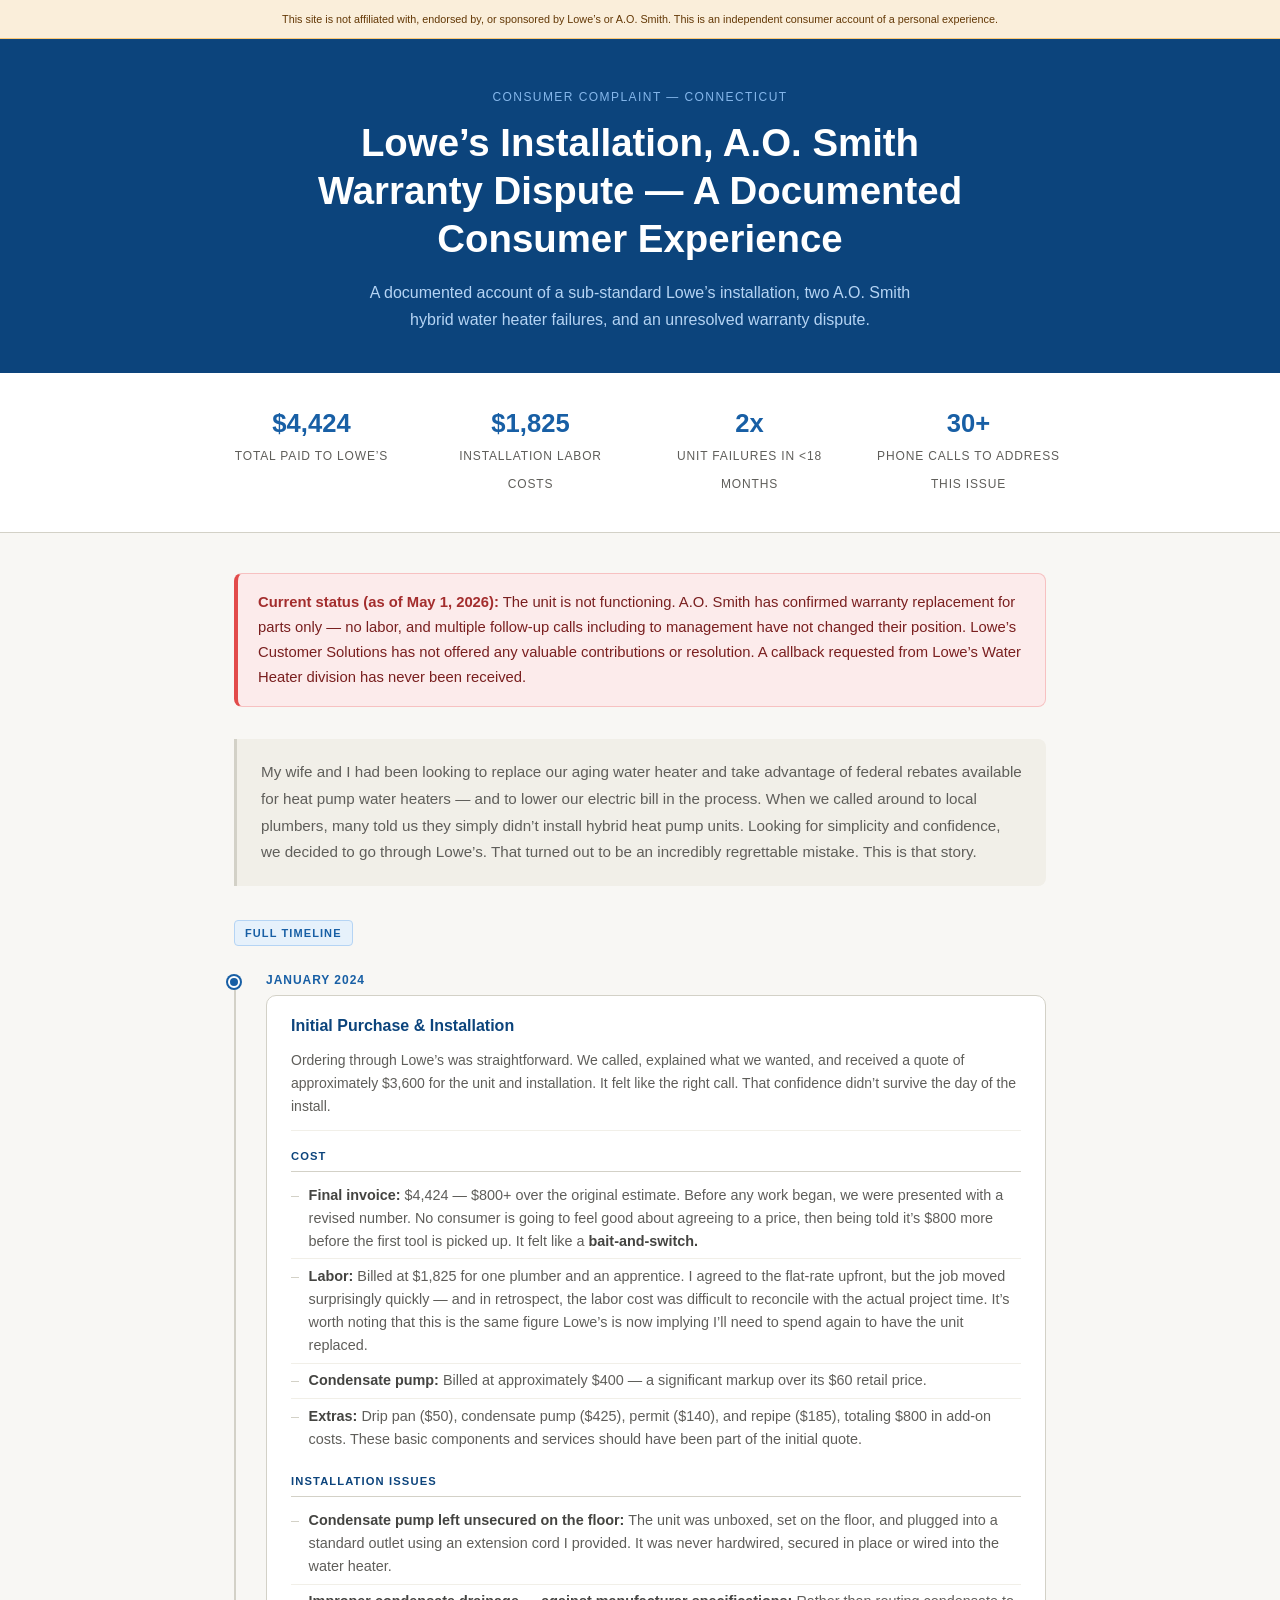
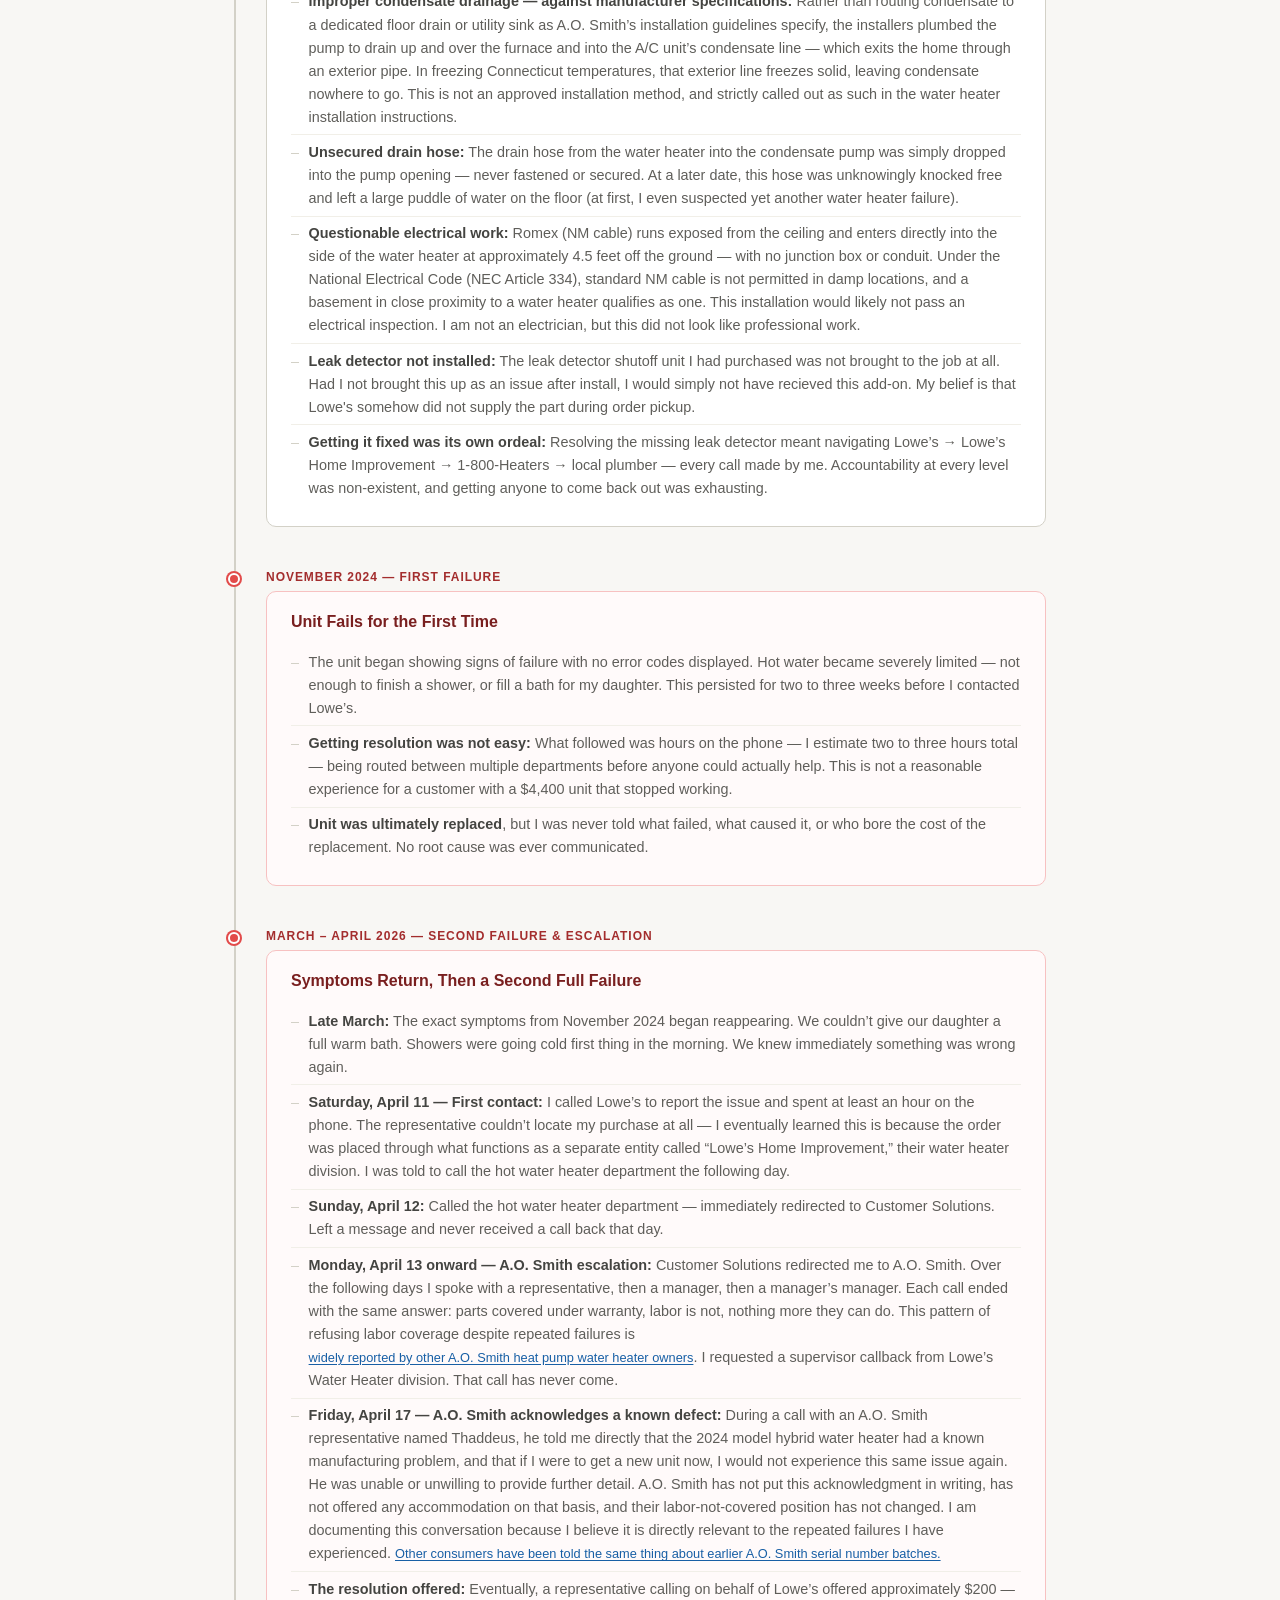
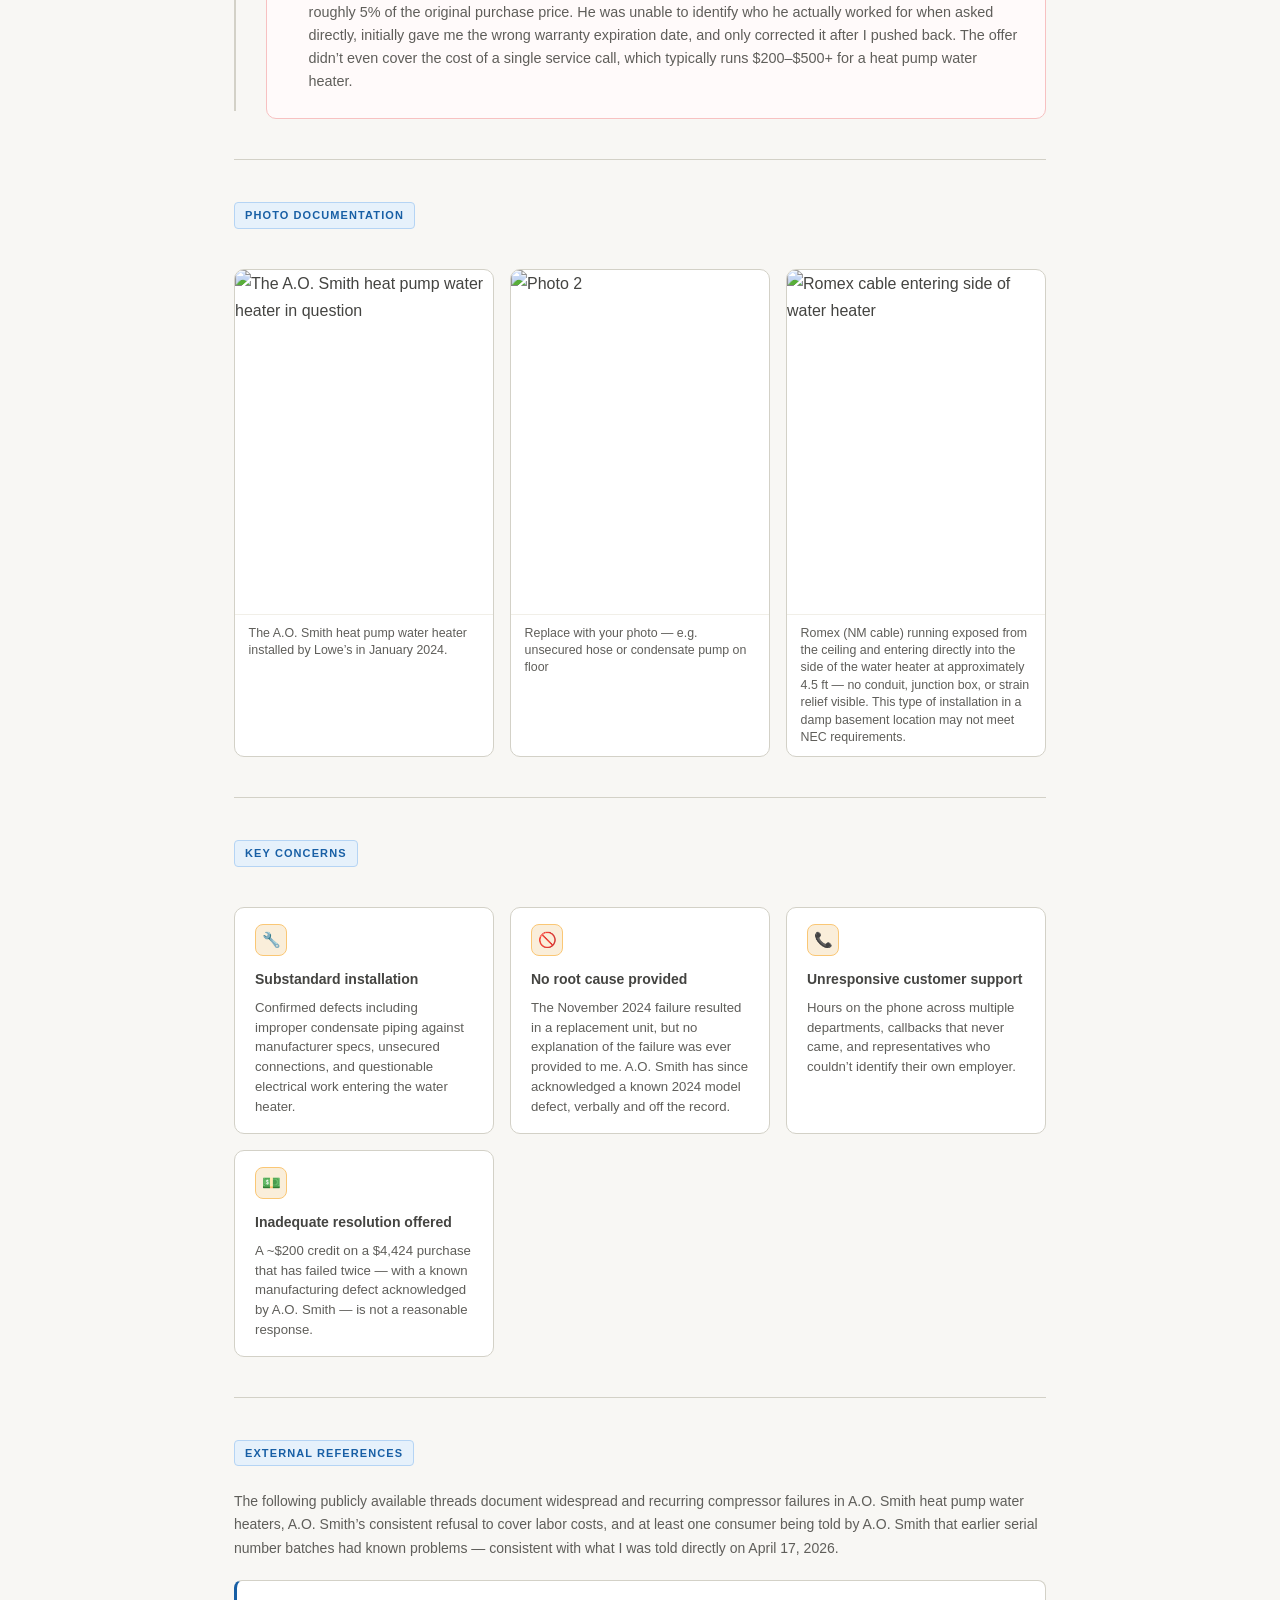
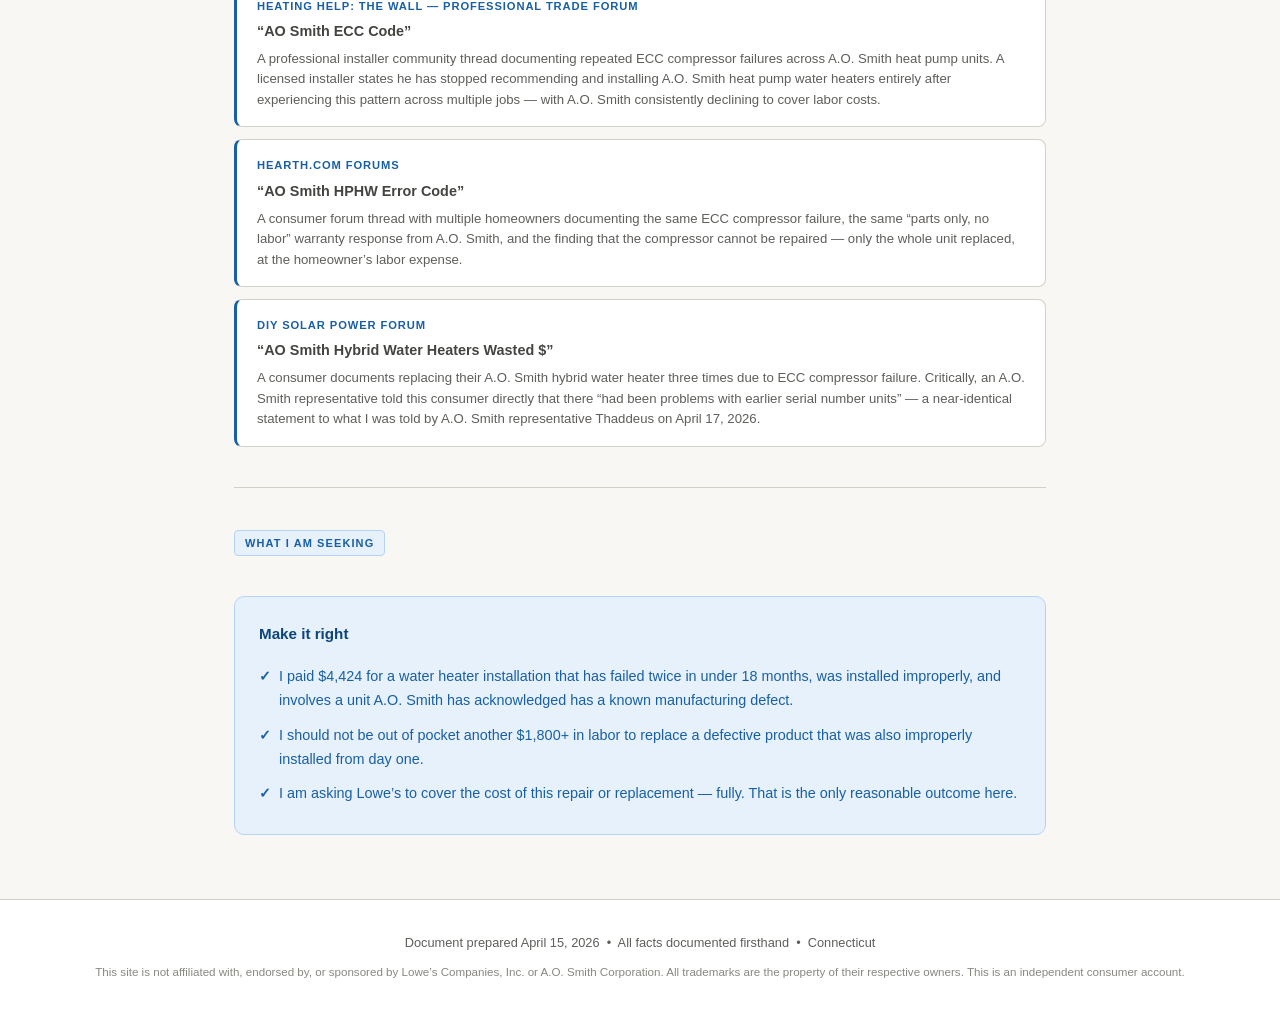
==== index.html @ 75cb9792 "WIP." ====
<!DOCTYPE html>
<html lang="en">
<head>
<meta charset="UTF-8">
<meta name="viewport" content="width=device-width, initial-scale=1.0">
<title>Lowe's Installation, A.O. Smith Warranty Dispute — A Documented Consumer Experience</title>
<link rel="stylesheet" href="./style.css" />
</head>
<body>
 
<div class="disclaimer-banner">
  This site is not affiliated with, endorsed by, or sponsored by Lowe&#8217;s or A.O. Smith. This is an independent consumer account of a personal experience.
</div>
 
<header>
  <p class="eyebrow">Consumer Complaint &mdash; Connecticut</p>
  <h1>Lowe&#8217;s Installation, A.O. Smith Warranty Dispute &mdash; A Documented Consumer Experience</h1>
  <p>A documented account of a sub-standard Lowe&#8217;s installation, two A.O. Smith hybrid water heater failures, and an unresolved warranty dispute.</p>
</header>

<div class="stats-bar">
  <div class="stats-inner">
    <div class="stat">
      <span class="stat-value">$4,424</span>
      <span class="stat-label">Total paid to Lowe&#8217;s</span>
    </div>
    <div class="stat">
      <span class="stat-value">$1,825</span>
      <span class="stat-label">Installation labor costs</span>
    </div>
    <div class="stat">
      <span class="stat-value">2x</span>
      <span class="stat-label">Unit failures in &lt;18 months</span>
    </div>
    <div class="stat">
      <span class="stat-value">30+</span>
      <span class="stat-label">Phone calls to address this issue</span>
    </div>
  </div>
</div>

<main>

  <div class="alert">
    <strong>Current status (as of May 1, 2026):</strong> The unit is not functioning. A.O. Smith has confirmed warranty replacement for parts only &mdash; no labor, and multiple follow-up calls including to management have not changed their position. Lowe&#8217;s Customer Solutions has not offered any valuable contributions or resolution. A callback requested from Lowe&#8217;s Water Heater division has never been received.
  </div>

  <p class="lead-in">My wife and I had been looking to replace our aging water heater and take advantage of federal rebates available for heat pump water heaters &mdash; and to lower our electric bill in the process. When we called around to local plumbers, many told us they simply didn&#8217;t install hybrid heat pump units. Looking for simplicity and confidence, we decided to go through Lowe&#8217;s. That turned out to be an incredibly regrettable mistake. This is that story.</p>

  <div class="section-label">Full Timeline</div>

  <div class="timeline">

    <div class="timeline-entry">
      <div class="timeline-month">January 2024</div>
      <div class="timeline-card">
        <h2>Initial Purchase &amp; Installation</h2>
        <p class="timeline-intro">Ordering through Lowe&#8217;s was straightforward. We called, explained what we wanted, and received a quote of approximately $3,600 for the unit and installation. It felt like the right call. That confidence didn&#8217;t survive the day of the install.</p>

        <div class="card-subhead">Cost</div>
        <ul>
          <li><strong>Final invoice:</strong> $4,424 &mdash; $800+ over the original estimate. Before any work began, we were presented with a revised number. No consumer is going to feel good about agreeing to a price, then being told it&#8217;s $800 more before the first tool is picked up. It felt like a <strong>bait-and-switch.</strong></li>
          <li><strong>Labor:</strong> Billed at $1,825 for one plumber and an apprentice. I agreed to the flat-rate upfront, but the job moved surprisingly quickly &mdash; and in retrospect, the labor cost was difficult to reconcile with the actual project time. It&#8217;s worth noting that this is the same figure Lowe&#8217;s is now implying I&#8217;ll need to spend again to have the unit replaced.</li>
          <li><strong>Condensate pump:</strong> Billed at approximately $400 &mdash; a significant markup over its $60 retail price.</li>
          <li><strong>Extras:</strong> Drip pan ($50), condensate pump ($425), permit ($140), and repipe ($185), totaling $800 in add-on costs. These basic components and services should have been part of the initial quote.</li>
        </ul>

        <div class="card-subhead">Installation Issues</div>
        <ul>
          <li><strong>Condensate pump left unsecured on the floor:</strong> The unit was unboxed, set on the floor, and plugged into a standard outlet using an extension cord I provided. It was never hardwired, secured in place or wired into the water heater.</li>
          <li><strong>Improper condensate drainage &mdash; against manufacturer specifications:</strong> Rather than routing condensate to a dedicated floor drain or utility sink as A.O. Smith&#8217;s installation guidelines specify, the installers plumbed the pump to drain up and over the furnace and into the A/C unit&#8217;s condensate line &mdash; which exits the home through an exterior pipe. In freezing Connecticut temperatures, that exterior line freezes solid, leaving condensate nowhere to go. This is not an approved installation method, and strictly called out as such in the water heater installation instructions.</li>
          <li><strong>Unsecured drain hose:</strong> The drain hose from the water heater into the condensate pump was simply dropped into the pump opening &mdash; never fastened or secured. At a later date, this hose was unknowingly knocked free and left a large puddle of water on the floor (at first, I even suspected yet another water heater failure).</li>
          <li><strong>Questionable electrical work:</strong> Romex (NM cable) runs exposed from the ceiling and enters directly into the side of the water heater at approximately 4.5 feet off the ground &mdash; with no junction box or conduit. Under the National Electrical Code (NEC Article 334), standard NM cable is not permitted in damp locations, and a basement in close proximity to a water heater qualifies as one. This installation would likely not pass an electrical inspection. I am not an electrician, but this did not look like professional work.</li>
          <li><strong>Leak detector not installed:</strong> The leak detector shutoff unit I had purchased was not brought to the job at all. Had I not brought this up as an issue after install, I would simply not have recieved this add-on. My belief is that Lowe's somehow did not supply the part during order pickup.</li>
          <li><strong>Getting it fixed was its own ordeal:</strong> Resolving the missing leak detector meant navigating Lowe&#8217;s &rarr; Lowe&#8217;s Home Improvement &rarr; 1-800-Heaters &rarr; local plumber &mdash; every call made by me. Accountability at every level was non-existent, and getting anyone to come back out was exhausting.</li>
        </ul>
      </div>
    </div>

    <div class="timeline-entry critical">
      <div class="timeline-month">November 2024 &mdash; First Failure</div>
      <div class="timeline-card">
        <h2>Unit Fails for the First Time</h2>
        <ul>
          <li>The unit began showing signs of failure with no error codes displayed. Hot water became severely limited &mdash; not enough to finish a shower, or fill a bath for my daughter. This persisted for two to three weeks before I contacted Lowe&#8217;s.</li>
          <li><strong>Getting resolution was not easy:</strong> What followed was hours on the phone &mdash; I estimate two to three hours total &mdash; being routed between multiple departments before anyone could actually help. This is not a reasonable experience for a customer with a $4,400 unit that stopped working.</li>
          <li><strong>Unit was ultimately replaced</strong>, but I was never told what failed, what caused it, or who bore the cost of the replacement. No root cause was ever communicated.</li>
        </ul>
      </div>
    </div>

    <div class="timeline-entry critical">
      <div class="timeline-month">March &ndash; April 2026 &mdash; Second Failure &amp; Escalation</div>
      <div class="timeline-card">
        <h2>Symptoms Return, Then a Second Full Failure</h2>
        <ul>
          <li><strong>Late March:</strong> The exact symptoms from November 2024 began reappearing. We couldn&#8217;t give our daughter a full warm bath. Showers were going cold first thing in the morning. We knew immediately something was wrong again.</li>
          <li><strong>Saturday, April 11 &mdash; First contact:</strong> I called Lowe&#8217;s to report the issue and spent at least an hour on the phone. The representative couldn&#8217;t locate my purchase at all &mdash; I eventually learned this is because the order was placed through what functions as a separate entity called &#8220;Lowe&#8217;s Home Improvement,&#8221; their water heater division. I was told to call the hot water heater department the following day.</li>
          <li><strong>Sunday, April 12:</strong> Called the hot water heater department &mdash; immediately redirected to Customer Solutions. Left a message and never received a call back that day.</li>
          <li><strong>Monday, April 13 onward &mdash; A.O. Smith escalation:</strong> Customer Solutions redirected me to A.O. Smith. Over the following days I spoke with a representative, then a manager, then a manager&#8217;s manager. Each call ended with the same answer: parts covered under warranty, labor is not, nothing more they can do. This pattern of refusing labor coverage despite repeated failures is <a href="#references" class="inline-ref">widely reported by other A.O. Smith heat pump water heater owners</a>. I requested a supervisor callback from Lowe&#8217;s Water Heater division. That call has never come.</li>
          <li><strong>Friday, April 17 &mdash; A.O. Smith acknowledges a known defect:</strong> During a call with an A.O. Smith representative named Thaddeus, he told me directly that the 2024 model hybrid water heater had a known manufacturing problem, and that if I were to get a new unit now, I would not experience this same issue again. He was unable or unwilling to provide further detail. A.O. Smith has not put this acknowledgment in writing, has not offered any accommodation on that basis, and their labor-not-covered position has not changed. I am documenting this conversation because I believe it is directly relevant to the repeated failures I have experienced. <a href="#references" class="inline-ref">Other consumers have been told the same thing about earlier A.O. Smith serial number batches.</a></li>
          <li><strong>The resolution offered:</strong> Eventually, a representative calling on behalf of Lowe&#8217;s offered approximately $200 &mdash; roughly 5% of the original purchase price. He was unable to identify who he actually worked for when asked directly, initially gave me the wrong warranty expiration date, and only corrected it after I pushed back. The offer didn&#8217;t even cover the cost of a single service call, which typically runs $200&ndash;$500+ for a heat pump water heater.</li>
        </ul>
      </div>
    </div>

  </div>

  <hr class="divider">

  <div class="section-label">Photo Documentation</div>
  <div class="photo-grid">
    <div class="photo-item">
      <img src="./assets/IMG_9491.jpeg" alt="The A.O. Smith heat pump water heater in question" width="300" height="400">
      <div class="photo-caption">The A.O. Smith heat pump water heater installed by Lowe&#8217;s in January 2024.</div>
    </div>
    <div class="photo-item">
      <img src="https://placehold.co/300x400" alt="Photo 2" width="300" height="400">
      <div class="photo-caption">Replace with your photo &mdash; e.g. unsecured hose or condensate pump on floor</div>
    </div>
    <div class="photo-item">
      <img src="./assets/IMG_9490_blurred.jpeg" alt="Romex cable entering side of water heater" width="300" height="400">
      <div class="photo-caption">Romex (NM cable) running exposed from the ceiling and entering directly into the side of the water heater at approximately 4.5 ft &mdash; no conduit, junction box, or strain relief visible. This type of installation in a damp basement location may not meet NEC requirements.</div>
    </div>
  </div>

  <hr class="divider">

  <div class="section-label">Key Concerns</div>
  <div class="concerns-grid">
    <div class="concern-card">
      <div class="icon">&#128295;</div>
      <h3>Substandard installation</h3>
      <p>Confirmed defects including improper condensate piping against manufacturer specs, unsecured connections, and questionable electrical work entering the water heater.</p>
    </div>
    <div class="concern-card">
      <div class="icon">&#128683;</div>
      <h3>No root cause provided</h3>
      <p>The November 2024 failure resulted in a replacement unit, but no explanation of the failure was ever provided to me. A.O. Smith has since acknowledged a known 2024 model defect, verbally and off the record.</p>
    </div>
    <div class="concern-card">
      <div class="icon">&#128222;</div>
      <h3>Unresponsive customer support</h3>
      <p>Hours on the phone across multiple departments, callbacks that never came, and representatives who couldn&#8217;t identify their own employer.</p>
    </div>
    <div class="concern-card">
      <div class="icon">&#128181;</div>
      <h3>Inadequate resolution offered</h3>
      <p>A ~$200 credit on a $4,424 purchase that has failed twice &mdash; with a known manufacturing defect acknowledged by A.O. Smith &mdash; is not a reasonable response.</p>
    </div>
  </div>

  <hr class="divider">

  <div id="references" class="section-label">External References</div>
  <p class="references-intro">The following publicly available threads document widespread and recurring compressor failures in A.O. Smith heat pump water heaters, A.O. Smith&#8217;s consistent refusal to cover labor costs, and at least one consumer being told by A.O. Smith that earlier serial number batches had known problems &mdash; consistent with what I was told directly on April 17, 2026.</p>

  <div class="ref-list">
    <a class="ref-card" href="https://forum.heatinghelp.com/discussion/193173/ao-smith-ecc-code" target="_blank" rel="noopener noreferrer">
      <div class="ref-source">Heating Help: The Wall &mdash; Professional Trade Forum</div>
      <div class="ref-title">&#8220;AO Smith ECC Code&#8221;</div>
      <div class="ref-desc">A professional installer community thread documenting repeated ECC compressor failures across A.O. Smith heat pump units. A licensed installer states he has stopped recommending and installing A.O. Smith heat pump water heaters entirely after experiencing this pattern across multiple jobs &mdash; with A.O. Smith consistently declining to cover labor costs.</div>
    </a>
    <a class="ref-card" href="https://www.hearth.com/talk/threads/ao-smith-hphw-error-code.178397/" target="_blank" rel="noopener noreferrer">
      <div class="ref-source">Hearth.com Forums</div>
      <div class="ref-title">&#8220;AO Smith HPHW Error Code&#8221;</div>
      <div class="ref-desc">A consumer forum thread with multiple homeowners documenting the same ECC compressor failure, the same &#8220;parts only, no labor&#8221; warranty response from A.O. Smith, and the finding that the compressor cannot be repaired &mdash; only the whole unit replaced, at the homeowner&#8217;s labor expense.</div>
    </a>
    <a class="ref-card" href="https://diysolarforum.com/threads/aosmith-hybrid-water-heaters-wasted.51915/" target="_blank" rel="noopener noreferrer">
      <div class="ref-source">DIY Solar Power Forum</div>
      <div class="ref-title">&#8220;AO Smith Hybrid Water Heaters Wasted $&#8221;</div>
      <div class="ref-desc">A consumer documents replacing their A.O. Smith hybrid water heater three times due to ECC compressor failure. Critically, an A.O. Smith representative told this consumer directly that there &#8220;had been problems with earlier serial number units&#8221; &mdash; a near-identical statement to what I was told by A.O. Smith representative Thaddeus on April 17, 2026.</div>
    </a>
  </div>

  <hr class="divider">

  <div class="section-label">What I Am Seeking</div>
  <div class="resolution-box">
    <h3>Make it right</h3>
    <ul>
      <li>I paid $4,424 for a water heater installation that has failed twice in under 18 months, was installed improperly, and involves a unit A.O. Smith has acknowledged has a known manufacturing defect.</li>
      <li>I should not be out of pocket another $1,800+ in labor to replace a defective product that was also improperly installed from day one.</li>
      <li>I am asking Lowe&#8217;s to cover the cost of this repair or replacement &mdash; fully. That is the only reasonable outcome here.</li>
    </ul>
  </div>

</main>

<footer>
  Document prepared April 15, 2026 &nbsp;&bull;&nbsp; All facts documented firsthand &nbsp;&bull;&nbsp; Connecticut
  <div class="footer-disclaimer">This site is not affiliated with, endorsed by, or sponsored by Lowe&#8217;s Companies, Inc. or A.O. Smith Corporation. All trademarks are the property of their respective owners. This is an independent consumer account.</div>
</footer>

</body>
</html>
---- style.css ----
*, *::before, *::after { box-sizing: border-box; margin: 0; padding: 0; }

:root {
  --blue-dark: #0C447C;
  --blue-mid: #185FA5;
  --blue-light: #E6F1FB;
  --blue-border: #B5D4F4;
  --gray-text: #444441;
  --gray-muted: #5F5E5A;
  --gray-light: #F1EFE8;
  --gray-border: #D3D1C7;
  --red-bg: #FCEBEB;
  --red-border: #F7C1C1;
  --red-text: #791F1F;
  --amber-bg: #FAEEDA;
  --amber-border: #FAC775;
  --amber-text: #633806;
  --white: #ffffff;
}

body {
  font-family: -apple-system, BlinkMacSystemFont, 'Segoe UI', Roboto, sans-serif;
  font-size: 16px;
  line-height: 1.7;
  color: var(--gray-text);
  background: #f8f7f4;
}

.disclaimer-banner {
  background: var(--amber-bg);
  border-bottom: 1px solid var(--amber-border);
  padding: 0.6rem 1.5rem;
  text-align: center;
  font-size: 0.675rem;
  color: var(--amber-text);
}

header {
  background: var(--blue-dark);
  color: #fff;
  padding: 3rem 1.5rem 2.5rem;
  text-align: center;
}
header .eyebrow {
  font-size: 12px;
  letter-spacing: 0.12em;
  text-transform: uppercase;
  color: #85B7EB;
  margin-bottom: 0.75rem;
}
header h1 {
  font-size: clamp(1.6rem, 4vw, 2.4rem);
  font-weight: 600;
  color: #fff;
  line-height: 1.25;
  margin-bottom: 1rem;
  max-width: 700px;
  margin-left: auto;
  margin-right: auto;
}
header p {
  font-size: 1rem;
  color: #B5D4F4;
  max-width: 580px;
  margin: 0 auto;
}

.stats-bar {
  background: var(--white);
  border-bottom: 1px solid var(--gray-border);
  padding: 1.5rem;
}
.stats-inner {
  max-width: 860px;
  margin: 0 auto;
  display: grid;
  grid-template-columns: repeat(auto-fit, minmax(140px, 1fr));
  gap: 1rem;
}
.stat { text-align: center; padding: 0.75rem 0.5rem; }
.stat-value {
  font-size: 1.6rem;
  font-weight: 600;
  color: var(--blue-mid);
  display: block;
  line-height: 1.1;
  margin-bottom: 0.25rem;
}
.stat-label {
  font-size: 12px;
  color: var(--gray-muted);
  text-transform: uppercase;
  letter-spacing: 0.07em;
}

main {
  max-width: 860px;
  margin: 0 auto;
  padding: 2.5rem 1.5rem 4rem;
}

.alert {
  background: var(--red-bg);
  border: 1px solid var(--red-border);
  border-left: 4px solid #E24B4A;
  border-radius: 8px;
  padding: 1rem 1.25rem;
  margin-bottom: 2rem;
  color: var(--red-text);
  font-size: 0.925rem;
}
.alert strong { color: #A32D2D; }

.lead-in {
  font-size: 0.95rem;
  color: var(--gray-muted);
  line-height: 1.75;
  margin-bottom: 2rem;
  padding: 1.25rem 1.5rem;
  background: var(--gray-light);
  border-left: 3px solid var(--gray-border);
  border-radius: 0 8px 8px 0;
}

.section-label {
  display: inline-block;
  font-size: 11px;
  font-weight: 600;
  letter-spacing: 0.1em;
  text-transform: uppercase;
  color: var(--blue-mid);
  background: var(--blue-light);
  border: 1px solid var(--blue-border);
  border-radius: 4px;
  padding: 3px 10px;
  margin-bottom: 1.5rem;
}

.timeline { position: relative; padding-left: 2rem; }
.timeline::before {
  content: '';
  position: absolute;
  left: 0; top: 8px; bottom: 8px;
  width: 2px;
  background: var(--gray-border);
}

.timeline-entry { position: relative; margin-bottom: 2.5rem; }
.timeline-entry::before {
  content: '';
  position: absolute;
  left: -2.4rem; top: 6px;
  width: 12px; height: 12px;
  border-radius: 50%;
  background: var(--blue-mid);
  border: 2px solid var(--white);
  box-shadow: 0 0 0 2px var(--blue-mid);
}
.timeline-entry.critical::before {
  background: #E24B4A;
  box-shadow: 0 0 0 2px #E24B4A;
}

.timeline-month {
  font-size: 0.75rem;
  font-weight: 600;
  letter-spacing: 0.08em;
  text-transform: uppercase;
  color: var(--blue-mid);
  margin-bottom: 0.25rem;
}
.timeline-entry.critical .timeline-month { color: #A32D2D; }

.timeline-card {
  background: var(--white);
  border: 1px solid var(--gray-border);
  border-radius: 10px;
  padding: 1.25rem 1.5rem;
}
.timeline-entry.critical .timeline-card {
  border-color: var(--red-border);
  background: #fffafa;
}

.timeline-card h2 {
  font-size: 1rem;
  font-weight: 600;
  color: var(--blue-dark);
  margin-bottom: 0.75rem;
  line-height: 1.3;
}
.timeline-entry.critical .timeline-card h2 { color: var(--red-text); }

.timeline-intro {
  font-size: 0.875rem;
  color: var(--gray-muted);
  line-height: 1.65;
  margin-bottom: 1rem;
  padding-bottom: 0.75rem;
  border-bottom: 1px solid var(--gray-light);
}

.card-subhead {
  font-size: 0.7rem;
  font-weight: 700;
  text-transform: uppercase;
  letter-spacing: 0.1em;
  color: var(--blue-dark);
  margin-top: 1rem;
  margin-bottom: 0.4rem;
  padding-bottom: 0.3rem;
  border-bottom: 1px solid var(--gray-border);
}
.timeline-entry.critical .timeline-card .card-subhead {
  color: var(--red-text);
  border-bottom-color: var(--red-border);
}

.timeline-card ul { list-style: none; padding: 0; margin: 0; }
.timeline-card ul li {
  font-size: 0.9rem;
  line-height: 1.6;
  color: var(--gray-muted);
  padding: 0.35rem 0 0.35rem 1.1rem;
  border-bottom: 1px solid var(--gray-light);
  position: relative;
}
.timeline-card ul li:last-child { border-bottom: none; }
.timeline-card ul li::before { content: '–'; position: absolute; left: 0; color: var(--gray-border); }
.timeline-card ul li strong { color: var(--gray-text); font-weight: 600; }

/* Inline reference links within timeline */
.inline-ref {
  font-size: 0.8rem;
  color: var(--blue-mid);
  text-decoration: underline;
  text-underline-offset: 2px;
  white-space: nowrap;
}
.inline-ref:hover { color: var(--blue-dark); }

.divider { border: none; border-top: 1px solid var(--gray-border); margin: 2.5rem 0; }

/* PHOTO SECTION */
.photo-grid {
  display: grid;
  grid-template-columns: repeat(3, 1fr);
  gap: 1rem;
  margin-top: 1rem;
}
.photo-item {
  background: var(--white);
  border: 1px solid var(--gray-border);
  border-radius: 10px;
  overflow: hidden;
}
.photo-item img {
  display: block;
  width: 100%;
  height: auto;
  aspect-ratio: 3 / 4;
  object-fit: cover;
}
.photo-caption {
  padding: 0.6rem 0.85rem;
  font-size: 0.775rem;
  color: var(--gray-muted);
  border-top: 1px solid var(--gray-light);
  line-height: 1.4;
}

.concerns-grid {
  display: grid;
  grid-template-columns: repeat(auto-fit, minmax(240px, 1fr));
  gap: 1rem;
  margin-top: 1rem;
}
.concern-card {
  background: var(--white);
  border: 1px solid var(--gray-border);
  border-radius: 10px;
  padding: 1rem 1.25rem;
}
.concern-card .icon {
  width: 32px; height: 32px;
  border-radius: 8px;
  background: var(--amber-bg);
  border: 1px solid var(--amber-border);
  display: flex; align-items: center; justify-content: center;
  margin-bottom: 0.75rem;
  font-size: 15px;
}
.concern-card h3 { font-size: 0.875rem; font-weight: 600; color: var(--gray-text); margin-bottom: 0.4rem; }
.concern-card p { font-size: 0.825rem; color: var(--gray-muted); line-height: 1.5; }

/* REFERENCES SECTION */
.references-intro {
  font-size: 0.875rem;
  color: var(--gray-muted);
  line-height: 1.65;
  margin-bottom: 1.25rem;
}

.ref-list {
  display: flex;
  flex-direction: column;
  gap: 0.75rem;
  margin-top: 0.5rem;
}

.ref-card {
  display: block;
  background: var(--white);
  border: 1px solid var(--gray-border);
  border-left: 3px solid var(--blue-mid);
  border-radius: 8px;
  padding: 1rem 1.25rem;
  text-decoration: none;
  transition: border-color 0.15s, box-shadow 0.15s;
}
.ref-card:hover {
  border-left-color: var(--blue-dark);
  box-shadow: 0 2px 8px rgba(0,0,0,0.07);
}
.ref-source {
  font-size: 0.7rem;
  font-weight: 600;
  text-transform: uppercase;
  letter-spacing: 0.08em;
  color: var(--blue-mid);
  margin-bottom: 0.2rem;
}
.ref-title {
  font-size: 0.9rem;
  font-weight: 600;
  color: var(--gray-text);
  margin-bottom: 0.35rem;
}
.ref-desc {
  font-size: 0.825rem;
  color: var(--gray-muted);
  line-height: 1.55;
}

.resolution-box {
  background: var(--blue-light);
  border: 1px solid var(--blue-border);
  border-radius: 10px;
  padding: 1.5rem;
  margin-top: 1rem;
}
.resolution-box h3 { font-size: 0.95rem; font-weight: 600; color: var(--blue-dark); margin-bottom: 0.75rem; }
.resolution-box ul { list-style: none; padding: 0; }
.resolution-box ul li {
  font-size: 0.9rem;
  color: var(--blue-mid);
  padding: 0.3rem 0 0.3rem 1.25rem;
  position: relative;
}
.resolution-box ul li::before { content: '✓'; position: absolute; left: 0; font-weight: 700; color: var(--blue-mid); }

footer {
  text-align: center;
  padding: 2rem 1.5rem;
  font-size: 0.8rem;
  color: var(--gray-muted);
  border-top: 1px solid var(--gray-border);
  background: var(--white);
}
footer .footer-disclaimer {
  margin-top: 0.5rem;
  font-size: 0.725rem;
  color: #888780;
}

@media (max-width: 600px) {
  .timeline { padding-left: 1.5rem; }
  .timeline-entry::before { left: -1.9rem; }
  .photo-grid { grid-template-columns: 1fr 1fr; }
}
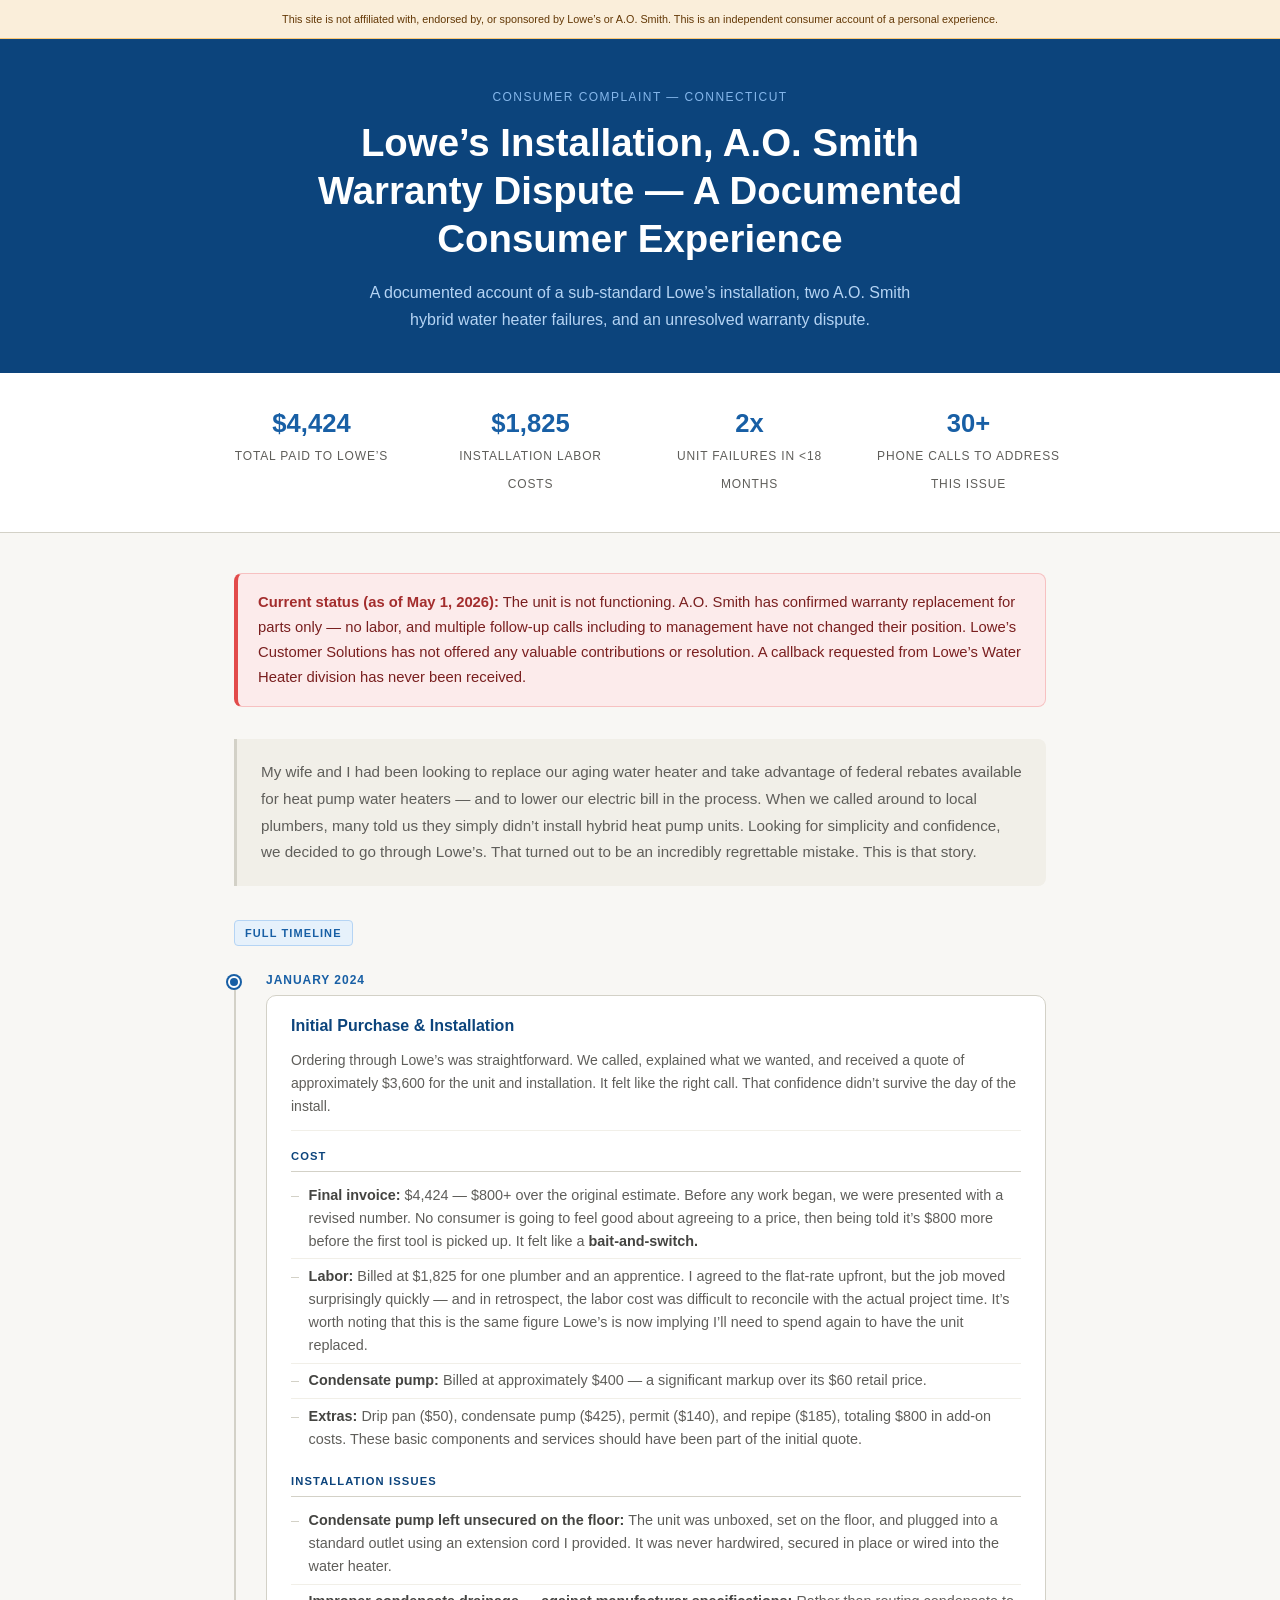
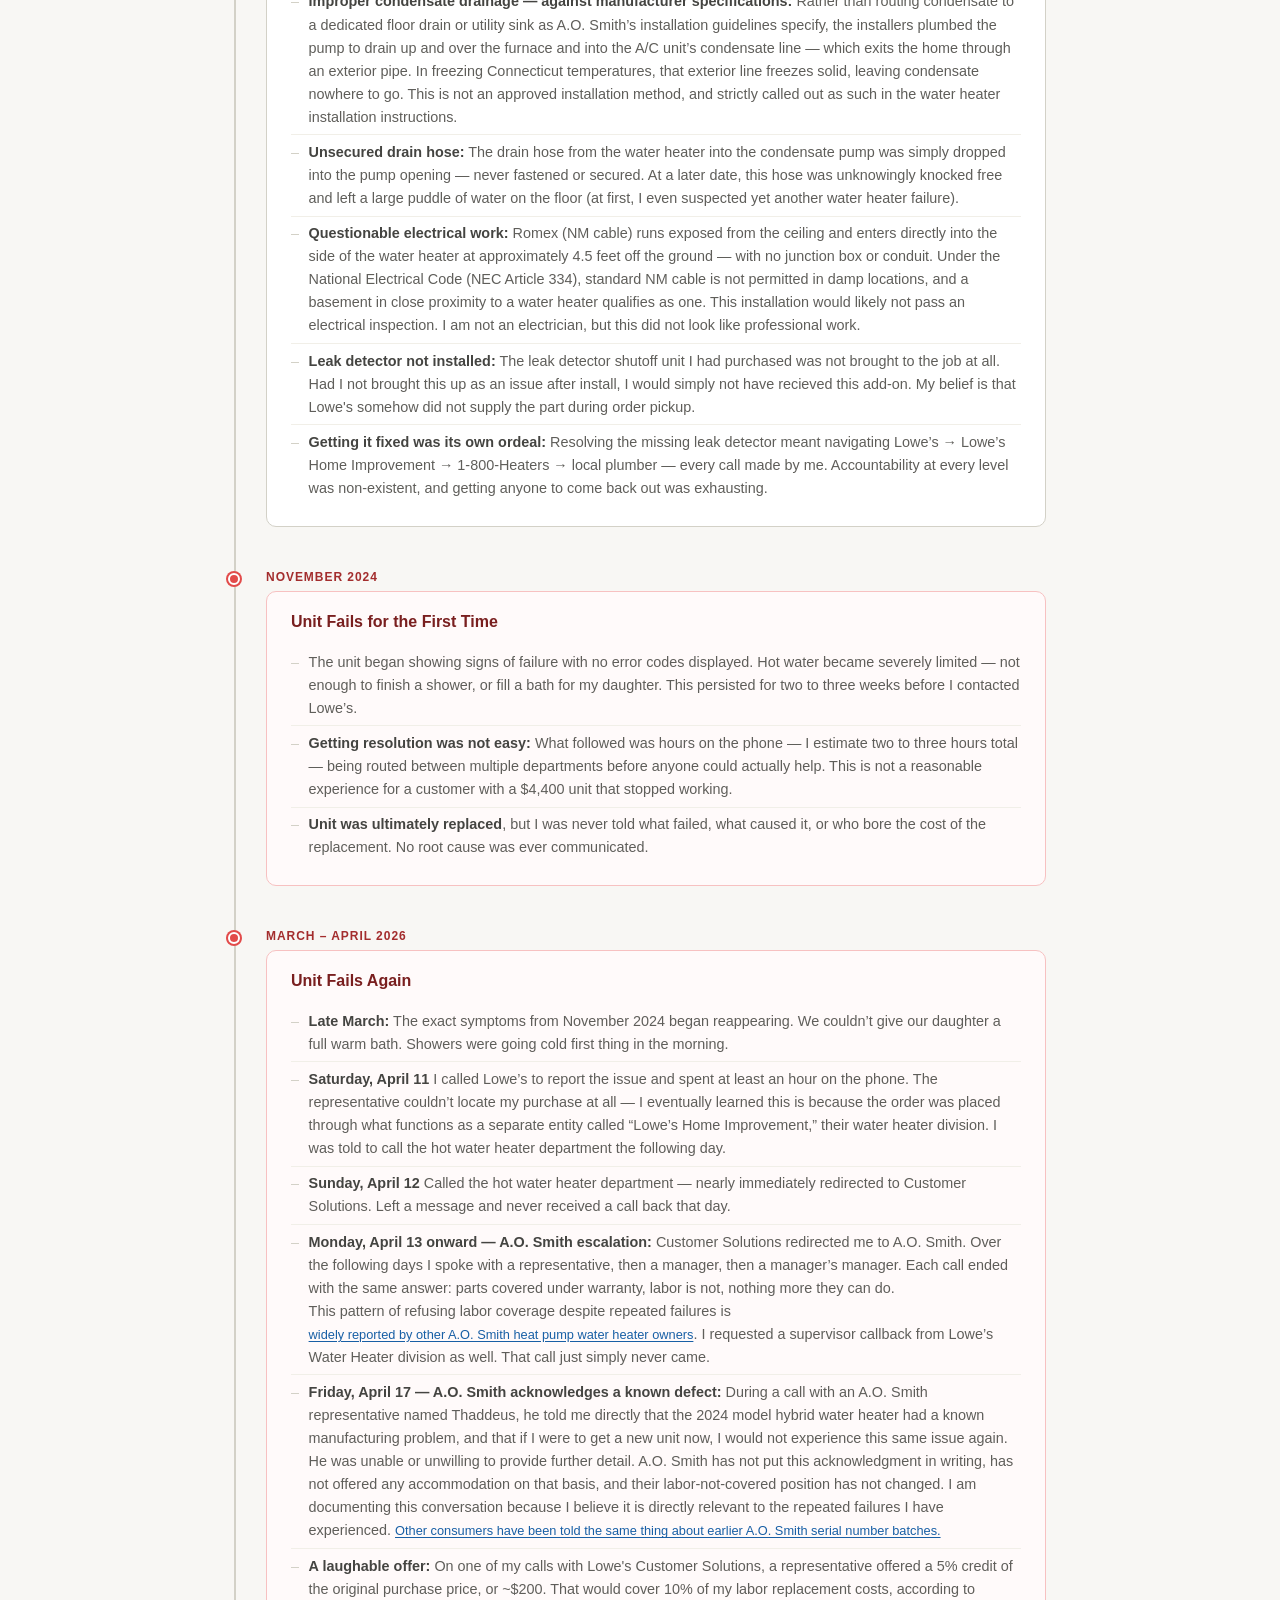
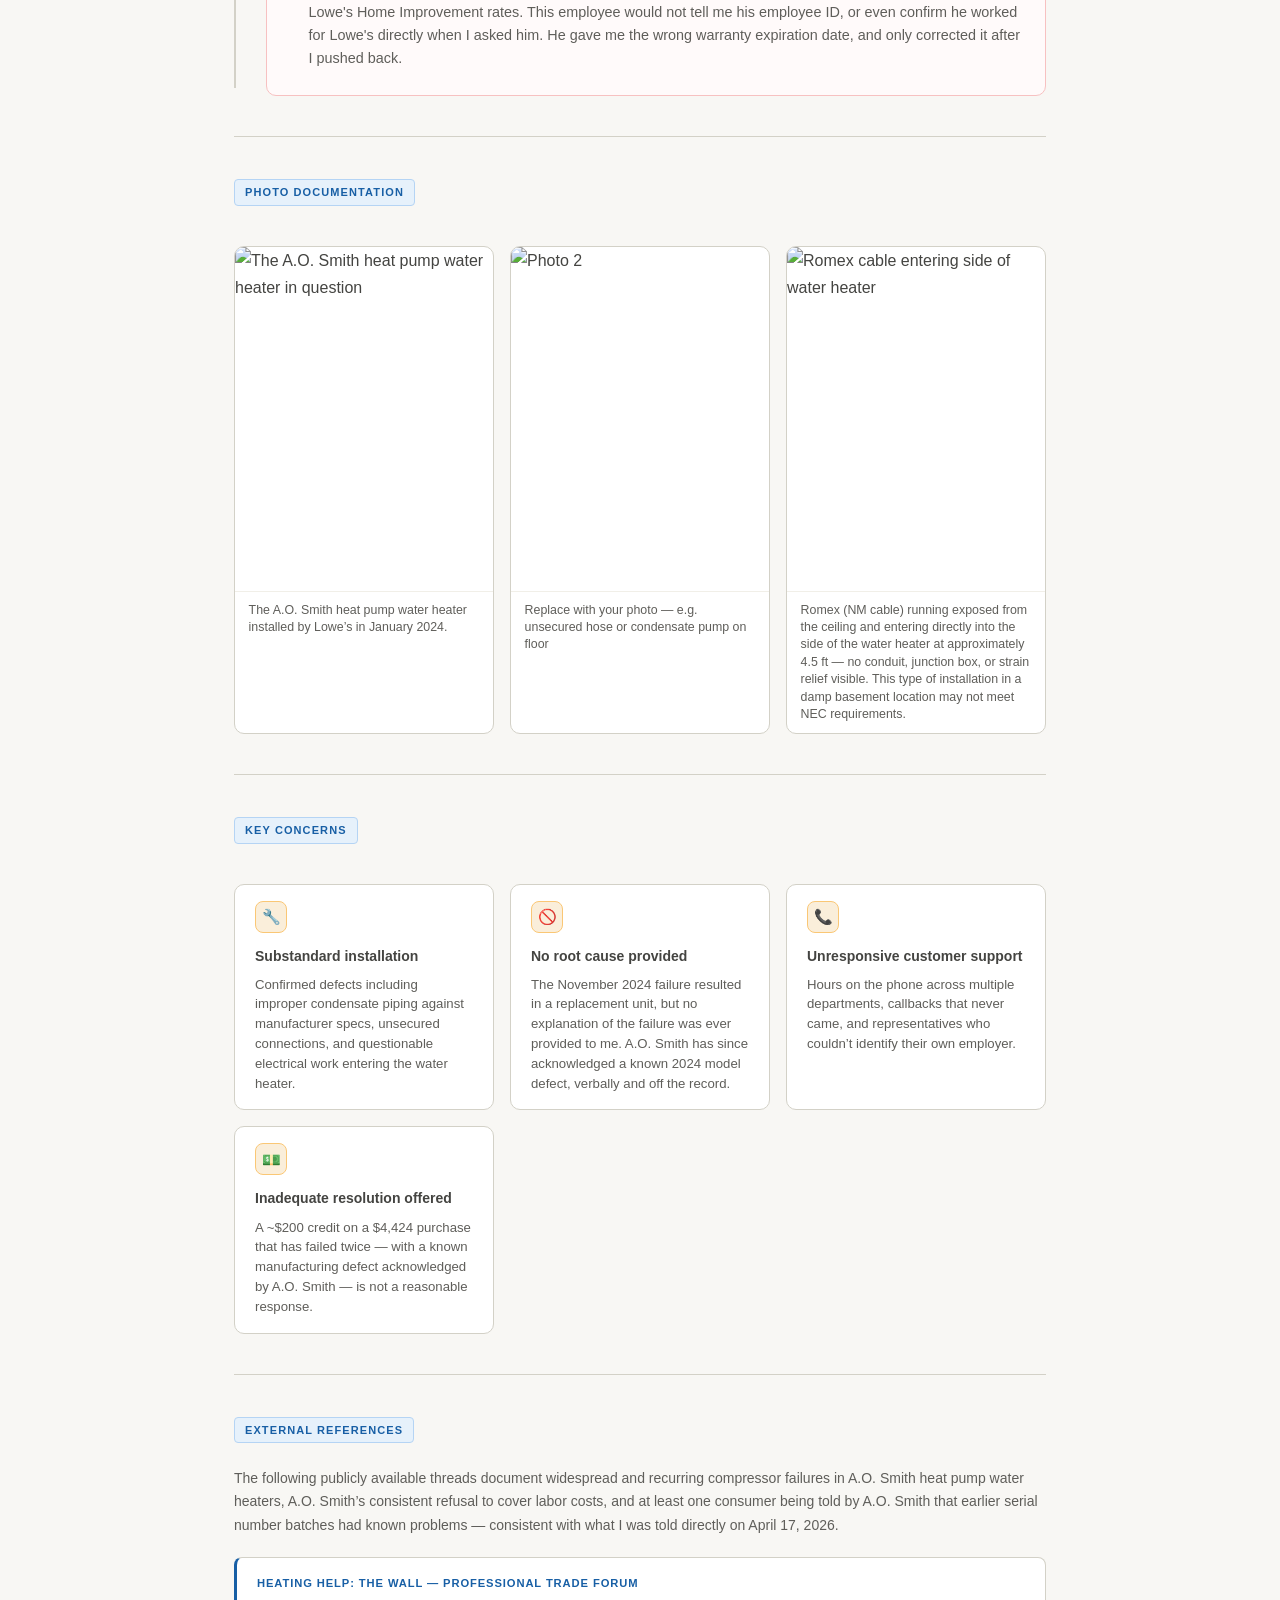
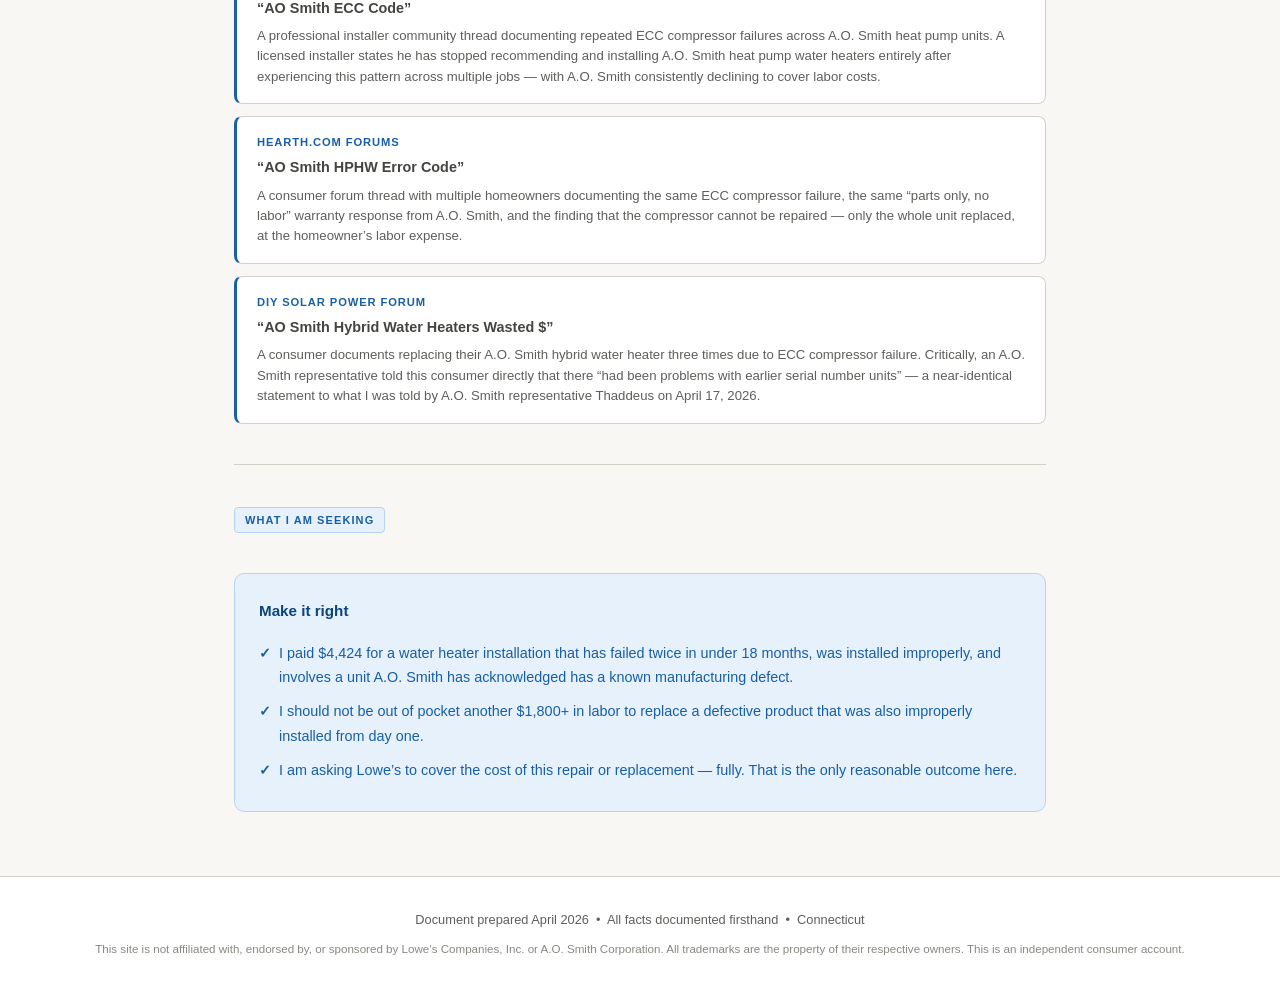
==== commit 29a1a87e: "More updates." ====
--- a/index.html
+++ b/index.html
@@ -78,7 +78,7 @@
     </div>
 
     <div class="timeline-entry critical">
-      <div class="timeline-month">November 2024 &mdash; First Failure</div>
+      <div class="timeline-month">November 2024</div>
       <div class="timeline-card">
         <h2>Unit Fails for the First Time</h2>
         <ul>
@@ -90,16 +90,16 @@
     </div>
 
     <div class="timeline-entry critical">
-      <div class="timeline-month">March &ndash; April 2026 &mdash; Second Failure &amp; Escalation</div>
+      <div class="timeline-month">March &ndash; April 2026</div>
       <div class="timeline-card">
-        <h2>Symptoms Return, Then a Second Full Failure</h2>
+        <h2>Unit Fails Again</h2>
         <ul>
-          <li><strong>Late March:</strong> The exact symptoms from November 2024 began reappearing. We couldn&#8217;t give our daughter a full warm bath. Showers were going cold first thing in the morning. We knew immediately something was wrong again.</li>
-          <li><strong>Saturday, April 11 &mdash; First contact:</strong> I called Lowe&#8217;s to report the issue and spent at least an hour on the phone. The representative couldn&#8217;t locate my purchase at all &mdash; I eventually learned this is because the order was placed through what functions as a separate entity called &#8220;Lowe&#8217;s Home Improvement,&#8221; their water heater division. I was told to call the hot water heater department the following day.</li>
-          <li><strong>Sunday, April 12:</strong> Called the hot water heater department &mdash; immediately redirected to Customer Solutions. Left a message and never received a call back that day.</li>
-          <li><strong>Monday, April 13 onward &mdash; A.O. Smith escalation:</strong> Customer Solutions redirected me to A.O. Smith. Over the following days I spoke with a representative, then a manager, then a manager&#8217;s manager. Each call ended with the same answer: parts covered under warranty, labor is not, nothing more they can do. This pattern of refusing labor coverage despite repeated failures is <a href="#references" class="inline-ref">widely reported by other A.O. Smith heat pump water heater owners</a>. I requested a supervisor callback from Lowe&#8217;s Water Heater division. That call has never come.</li>
+          <li><strong>Late March:</strong> The exact symptoms from November 2024 began reappearing. We couldn&#8217;t give our daughter a full warm bath. Showers were going cold first thing in the morning.</li>
+          <li><strong>Saturday, April 11</strong> I called Lowe&#8217;s to report the issue and spent at least an hour on the phone. The representative couldn&#8217;t locate my purchase at all &mdash; I eventually learned this is because the order was placed through what functions as a separate entity called &#8220;Lowe&#8217;s Home Improvement,&#8221; their water heater division. I was told to call the hot water heater department the following day.</li>
+          <li><strong>Sunday, April 12</strong> Called the hot water heater department &mdash; nearly immediately redirected to Customer Solutions. Left a message and never received a call back that day.</li>
+          <li><strong>Monday, April 13 onward &mdash; A.O. Smith escalation:</strong> Customer Solutions redirected me to A.O. Smith. Over the following days I spoke with a representative, then a manager, then a manager&#8217;s manager. Each call ended with the same answer: parts covered under warranty, labor is not, nothing more they can do. <br />This pattern of refusing labor coverage despite repeated failures is <a href="#references" class="inline-ref">widely reported by other A.O. Smith heat pump water heater owners</a>. I requested a supervisor callback from Lowe&#8217;s Water Heater division as well. That call just simply never came.</li>
           <li><strong>Friday, April 17 &mdash; A.O. Smith acknowledges a known defect:</strong> During a call with an A.O. Smith representative named Thaddeus, he told me directly that the 2024 model hybrid water heater had a known manufacturing problem, and that if I were to get a new unit now, I would not experience this same issue again. He was unable or unwilling to provide further detail. A.O. Smith has not put this acknowledgment in writing, has not offered any accommodation on that basis, and their labor-not-covered position has not changed. I am documenting this conversation because I believe it is directly relevant to the repeated failures I have experienced. <a href="#references" class="inline-ref">Other consumers have been told the same thing about earlier A.O. Smith serial number batches.</a></li>
-          <li><strong>The resolution offered:</strong> Eventually, a representative calling on behalf of Lowe&#8217;s offered approximately $200 &mdash; roughly 5% of the original purchase price. He was unable to identify who he actually worked for when asked directly, initially gave me the wrong warranty expiration date, and only corrected it after I pushed back. The offer didn&#8217;t even cover the cost of a single service call, which typically runs $200&ndash;$500+ for a heat pump water heater.</li>
+          <li><strong>A laughable offer:</strong> On one of my calls with Lowe's Customer Solutions, a representative offered a 5% credit of the original purchase price, or ~$200. That would cover 10% of my labor replacement costs, according to Lowe's Home Improvement rates. This employee would not tell me his employee ID, or even confirm he worked for Lowe's directly when I asked him. He gave me the wrong warranty expiration date, and only corrected it after I pushed back.</li>
         </ul>
       </div>
     </div>
@@ -188,7 +188,7 @@
 </main>
 
 <footer>
-  Document prepared April 15, 2026 &nbsp;&bull;&nbsp; All facts documented firsthand &nbsp;&bull;&nbsp; Connecticut
+  Document prepared April 2026 &nbsp;&bull;&nbsp; All facts documented firsthand &nbsp;&bull;&nbsp; Connecticut
   <div class="footer-disclaimer">This site is not affiliated with, endorsed by, or sponsored by Lowe&#8217;s Companies, Inc. or A.O. Smith Corporation. All trademarks are the property of their respective owners. This is an independent consumer account.</div>
 </footer>
 
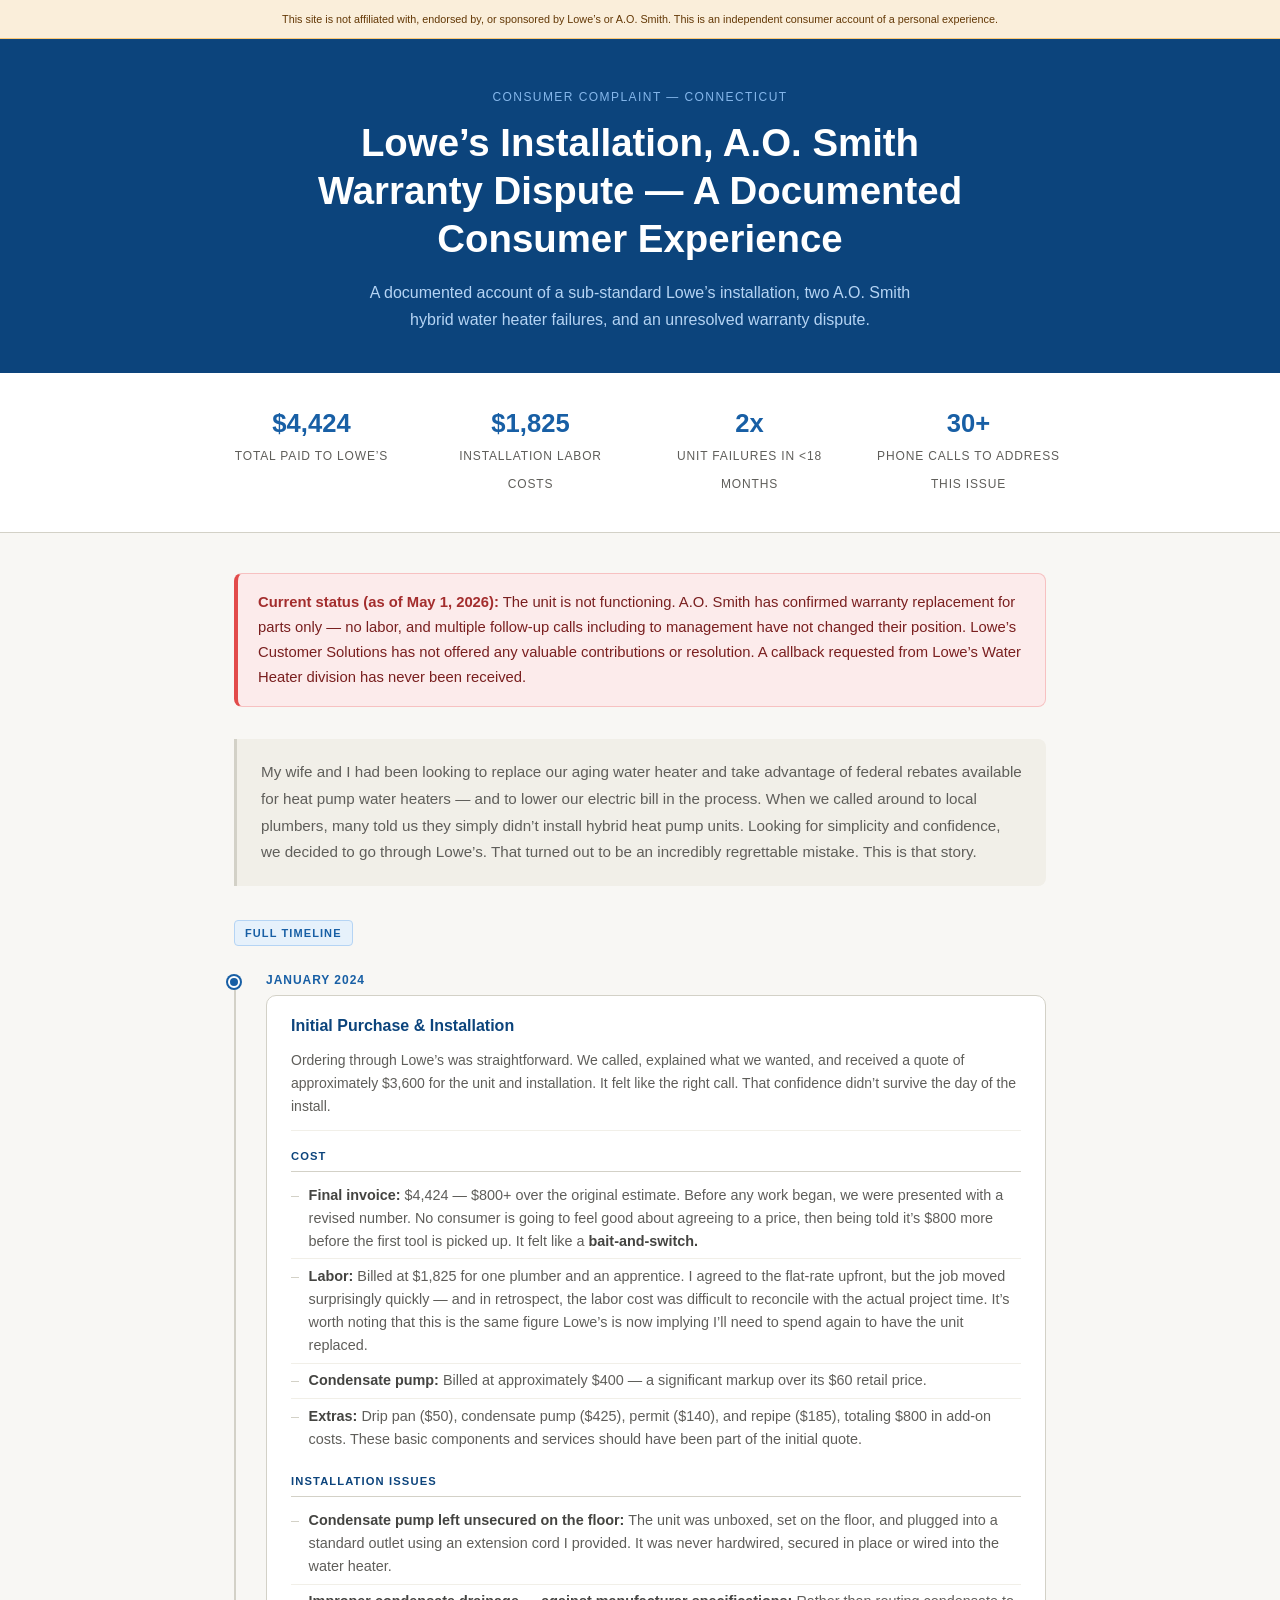
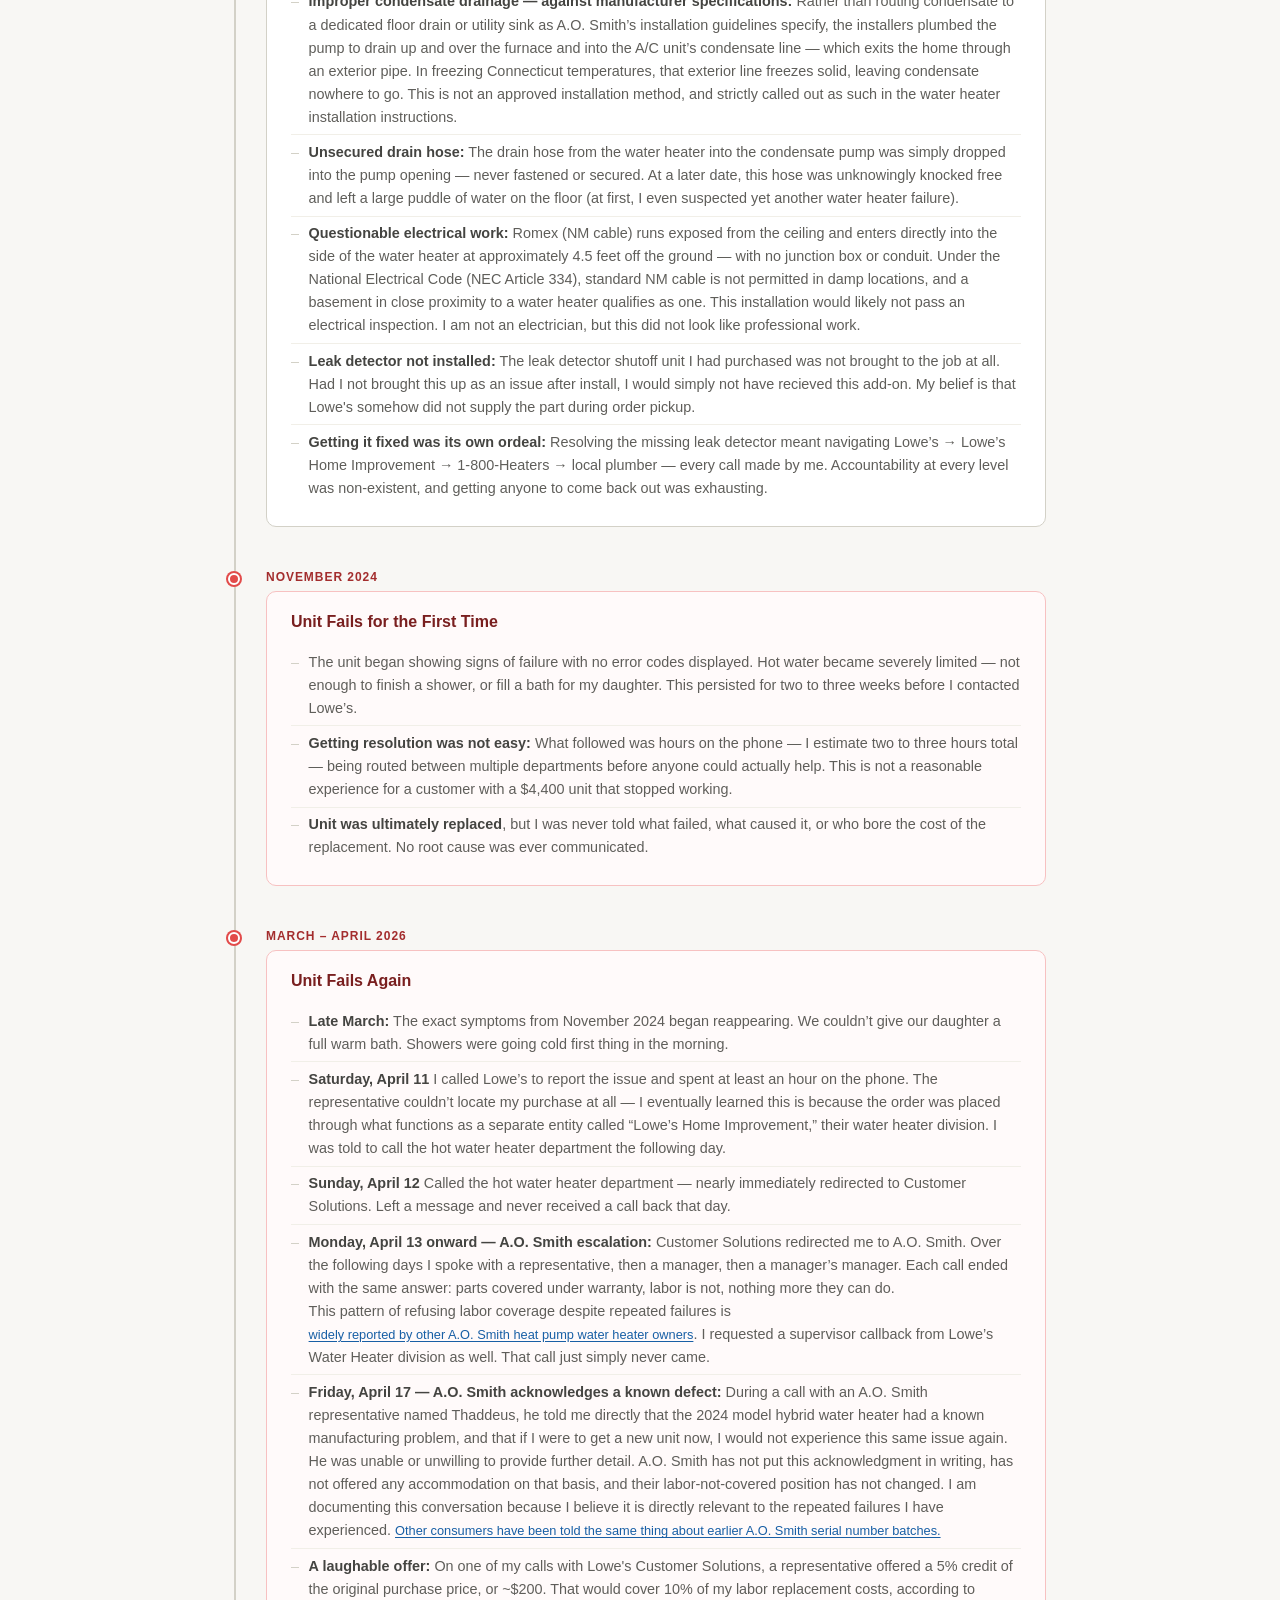
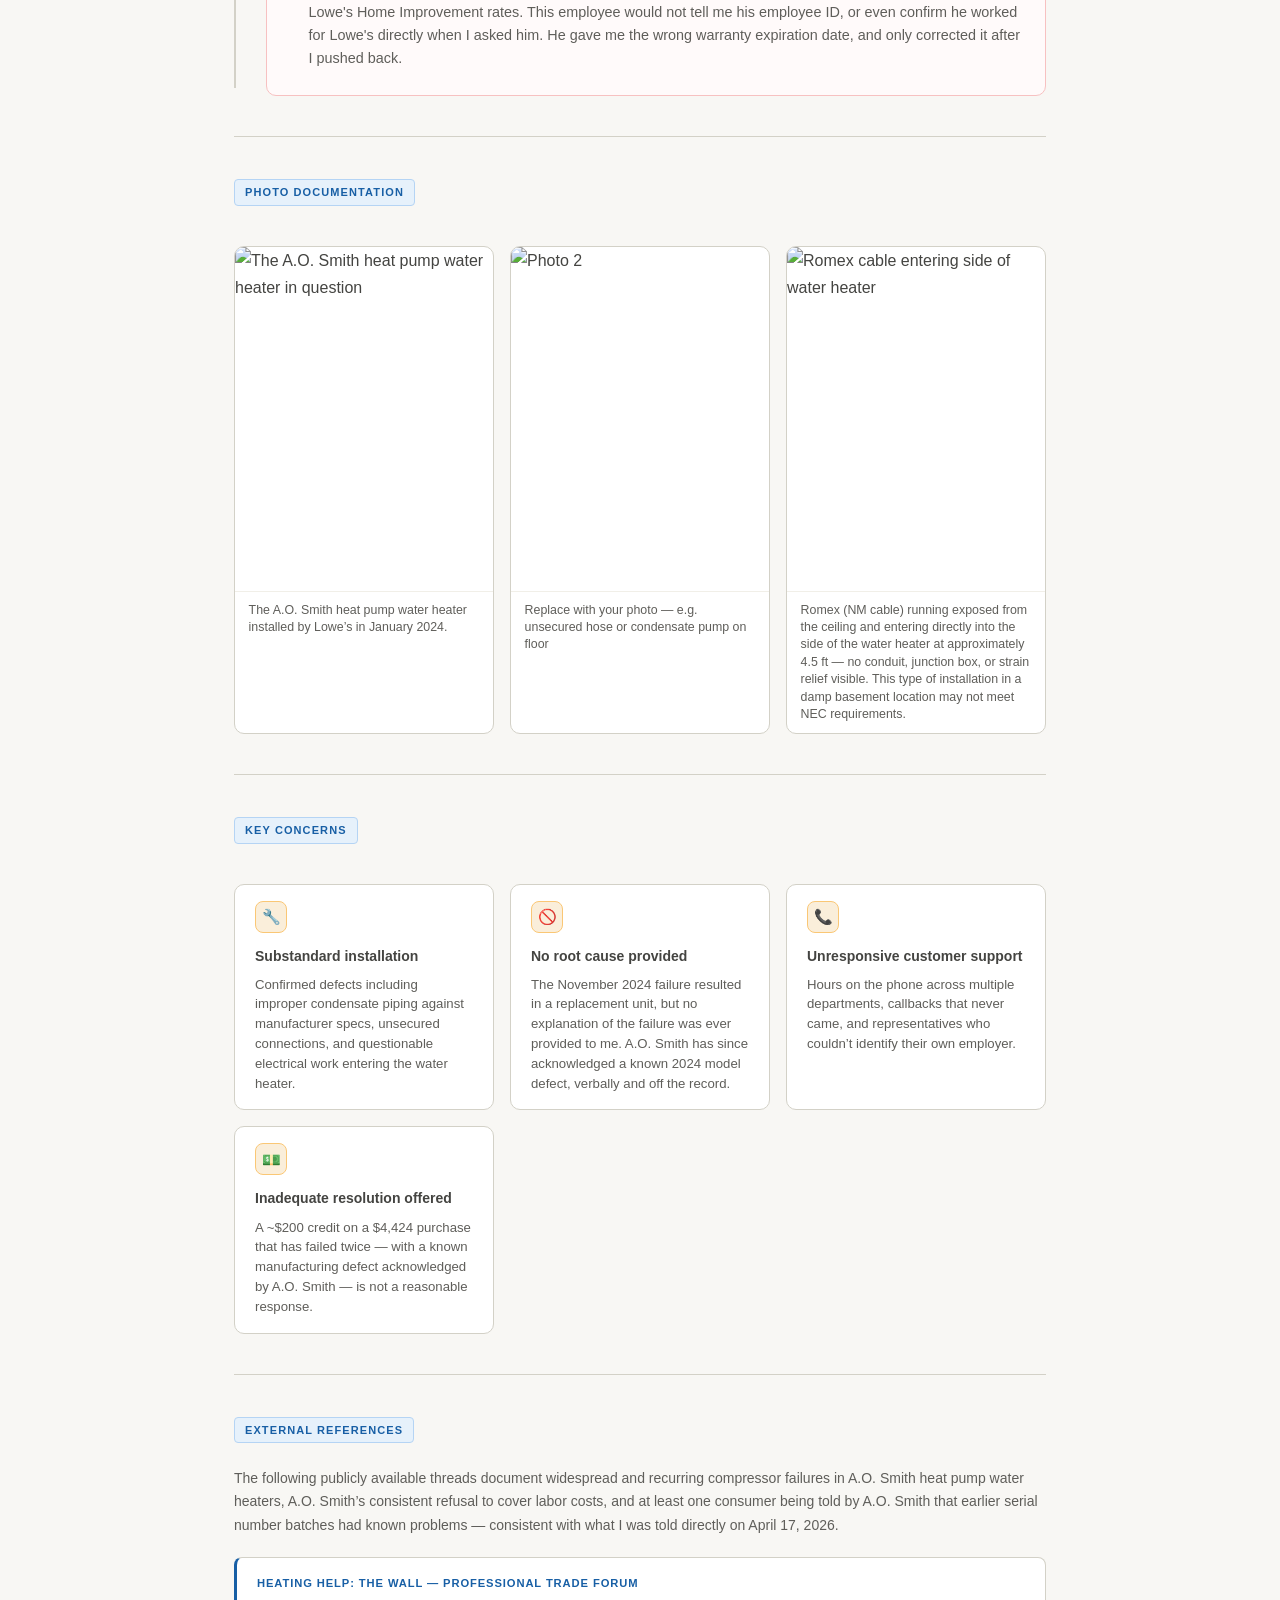
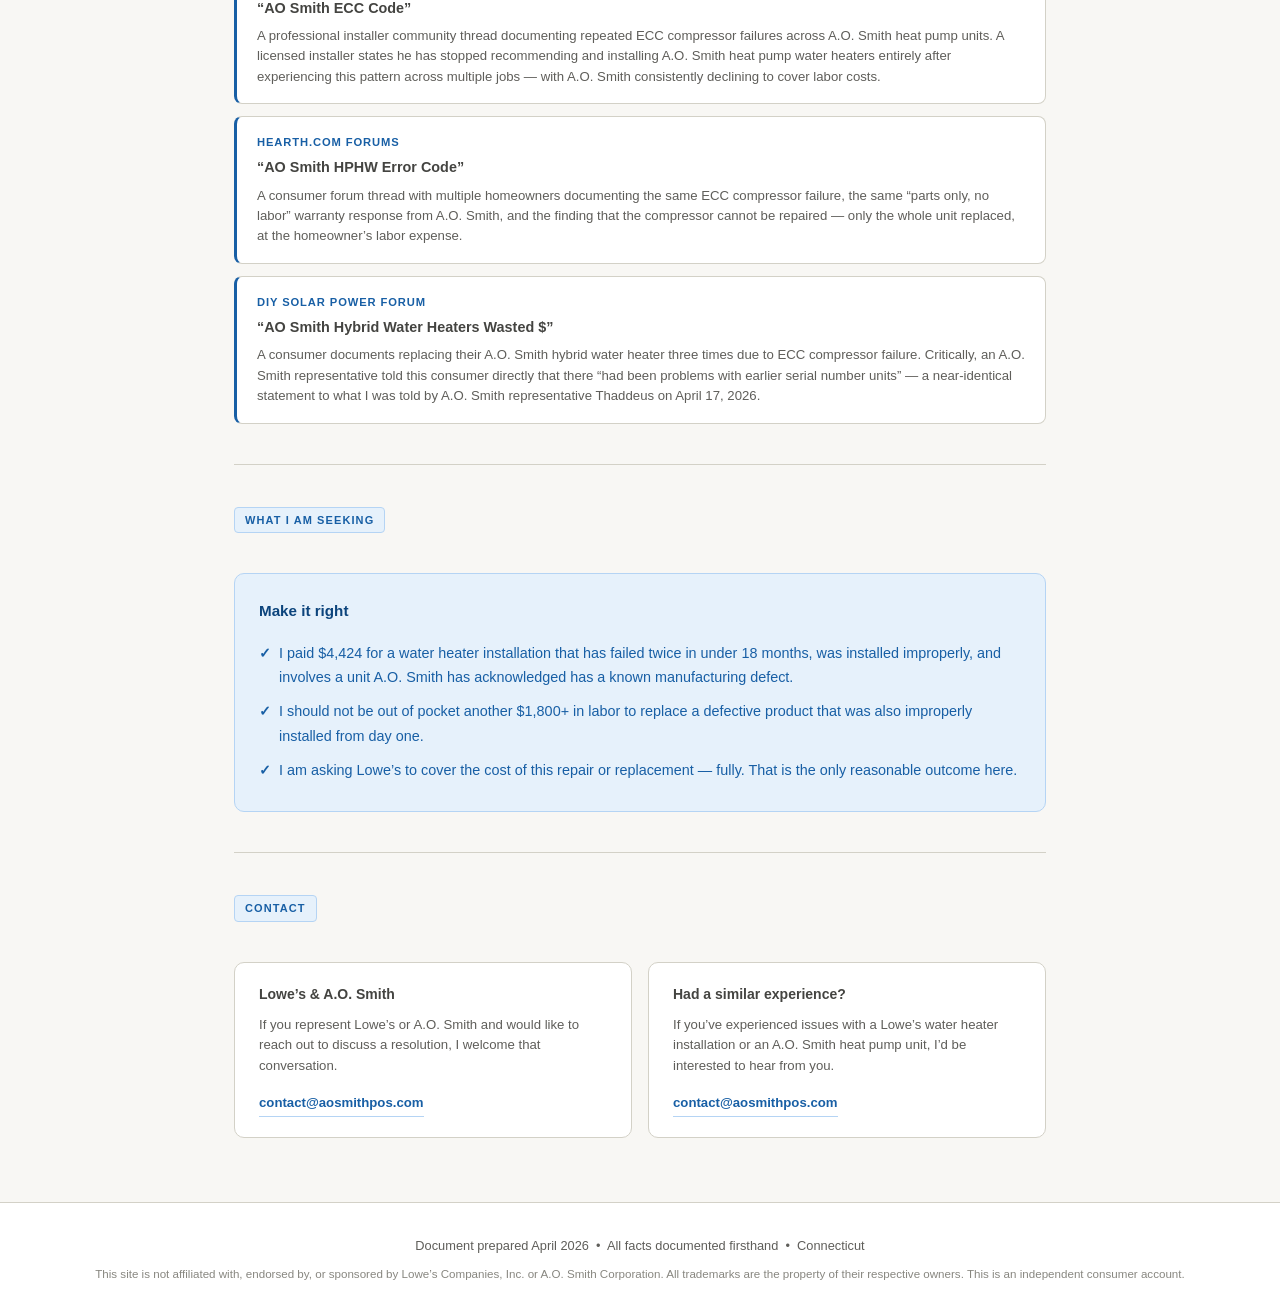
==== commit 17c7368d: "Contact box." ====
--- a/index.html
+++ b/index.html
@@ -185,6 +185,22 @@
     </ul>
   </div>
 
+  <hr class="divider">
+
+  <div class="section-label">Contact</div>
+  <div class="contact-box">
+    <div class="contact-col">
+      <h3>Lowe&#8217;s &amp; A.O. Smith</h3>
+      <p>If you represent Lowe&#8217;s or A.O. Smith and would like to reach out to discuss a resolution, I welcome that conversation.</p>
+      <a class="contact-link" href="mailto:contact@aosmithpos.com">contact@aosmithpos.com</a>
+    </div>
+    <div class="contact-col">
+      <h3>Had a similar experience?</h3>
+      <p>If you&#8217;ve experienced issues with a Lowe&#8217;s water heater installation or an A.O. Smith heat pump unit, I&#8217;d be interested to hear from you.</p>
+      <a class="contact-link" href="mailto:contact@aosmithpos.com">contact@aosmithpos.com</a>
+    </div>
+  </div>
+
 </main>
 
 <footer>
--- a/style.css
+++ b/style.css
@@ -377,4 +377,46 @@
   .timeline { padding-left: 1.5rem; }
   .timeline-entry::before { left: -1.9rem; }
   .photo-grid { grid-template-columns: 1fr 1fr; }
+}
+
+.contact-box {
+  display: grid;
+  grid-template-columns: 1fr 1fr;
+  gap: 1rem;
+  margin-top: 1rem;
+}
+.contact-col {
+  background: var(--white);
+  border: 1px solid var(--gray-border);
+  border-radius: 10px;
+  padding: 1.25rem 1.5rem;
+}
+.contact-col h3 {
+  font-size: 0.875rem;
+  font-weight: 600;
+  color: var(--gray-text);
+  margin-bottom: 0.5rem;
+}
+.contact-col p {
+  font-size: 0.825rem;
+  color: var(--gray-muted);
+  line-height: 1.55;
+  margin-bottom: 0.75rem;
+}
+.contact-link {
+  display: inline-block;
+  font-size: 0.825rem;
+  font-weight: 600;
+  color: var(--blue-mid);
+  text-decoration: none;
+  border-bottom: 1px solid var(--blue-border);
+  padding-bottom: 1px;
+}
+.contact-link:hover {
+  color: var(--blue-dark);
+  border-bottom-color: var(--blue-dark);
+}
+
+@media (max-width: 600px) {
+  .contact-box { grid-template-columns: 1fr; }
 }
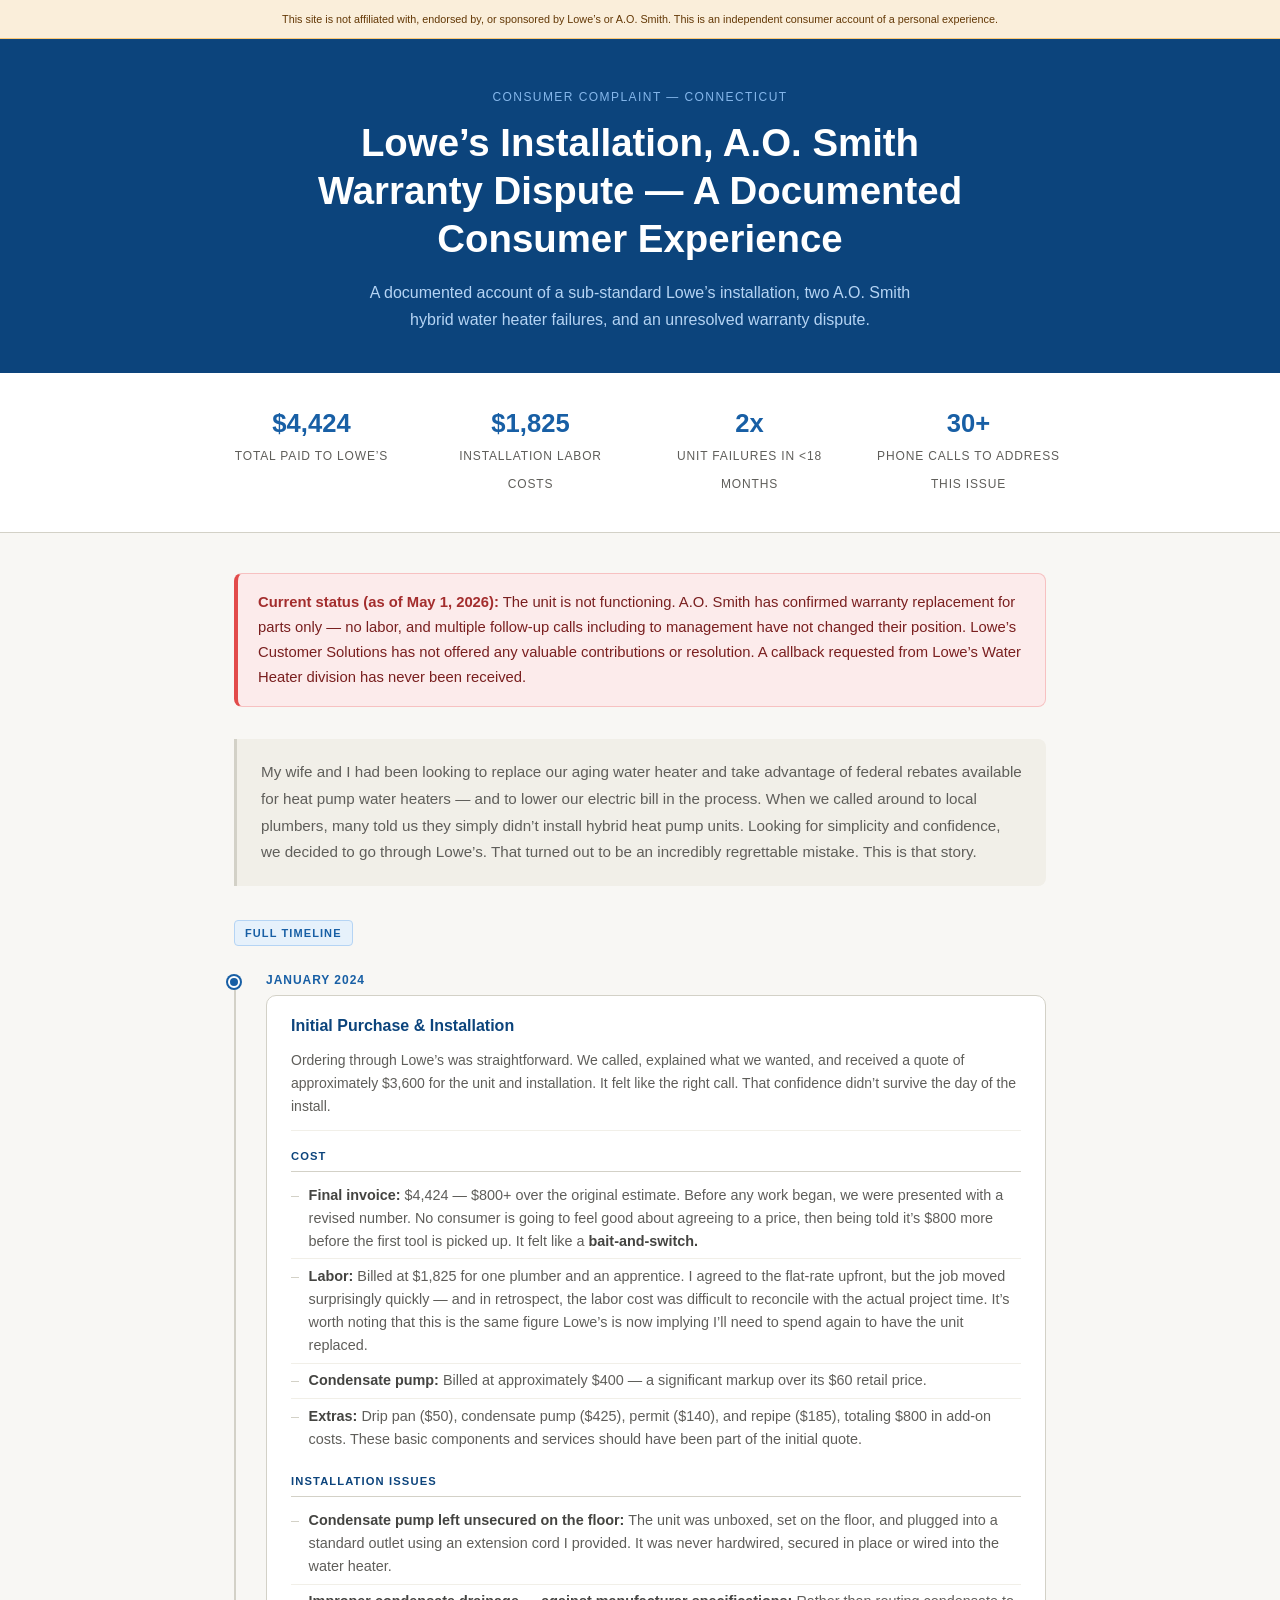
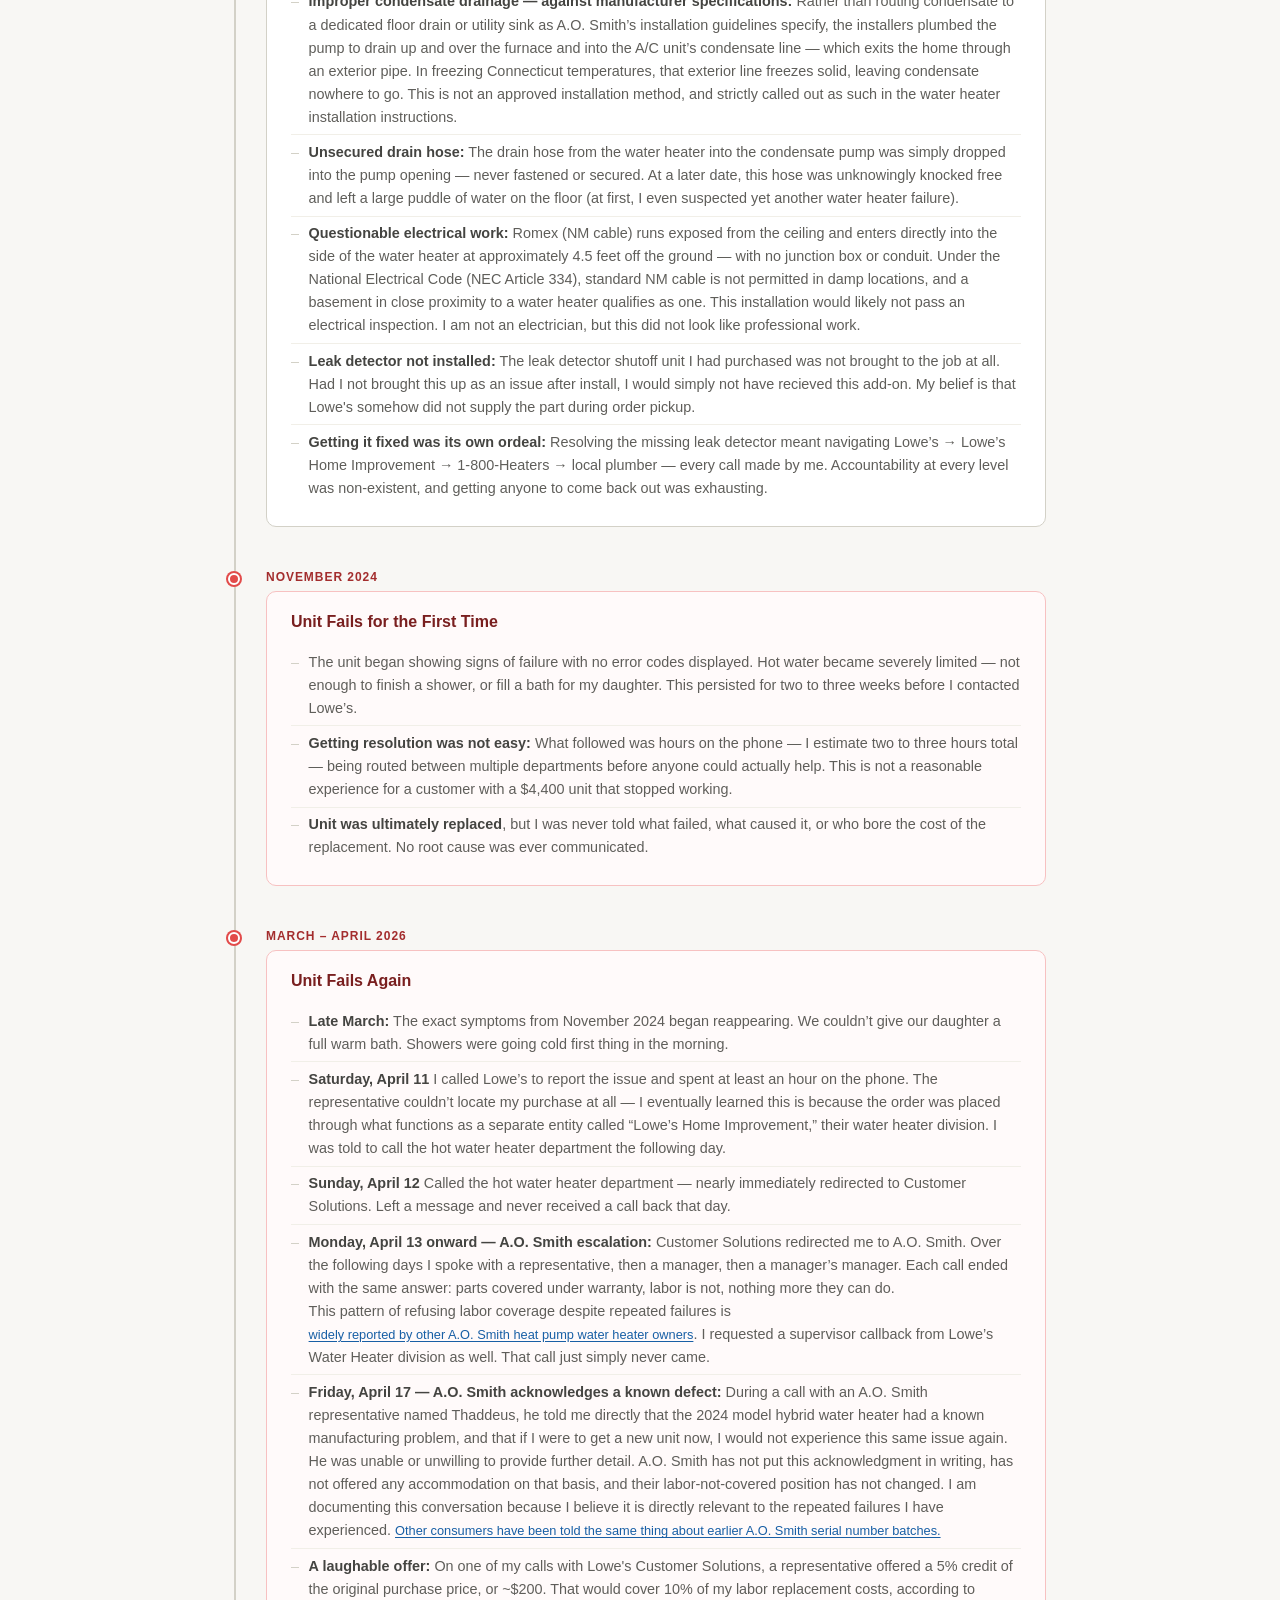
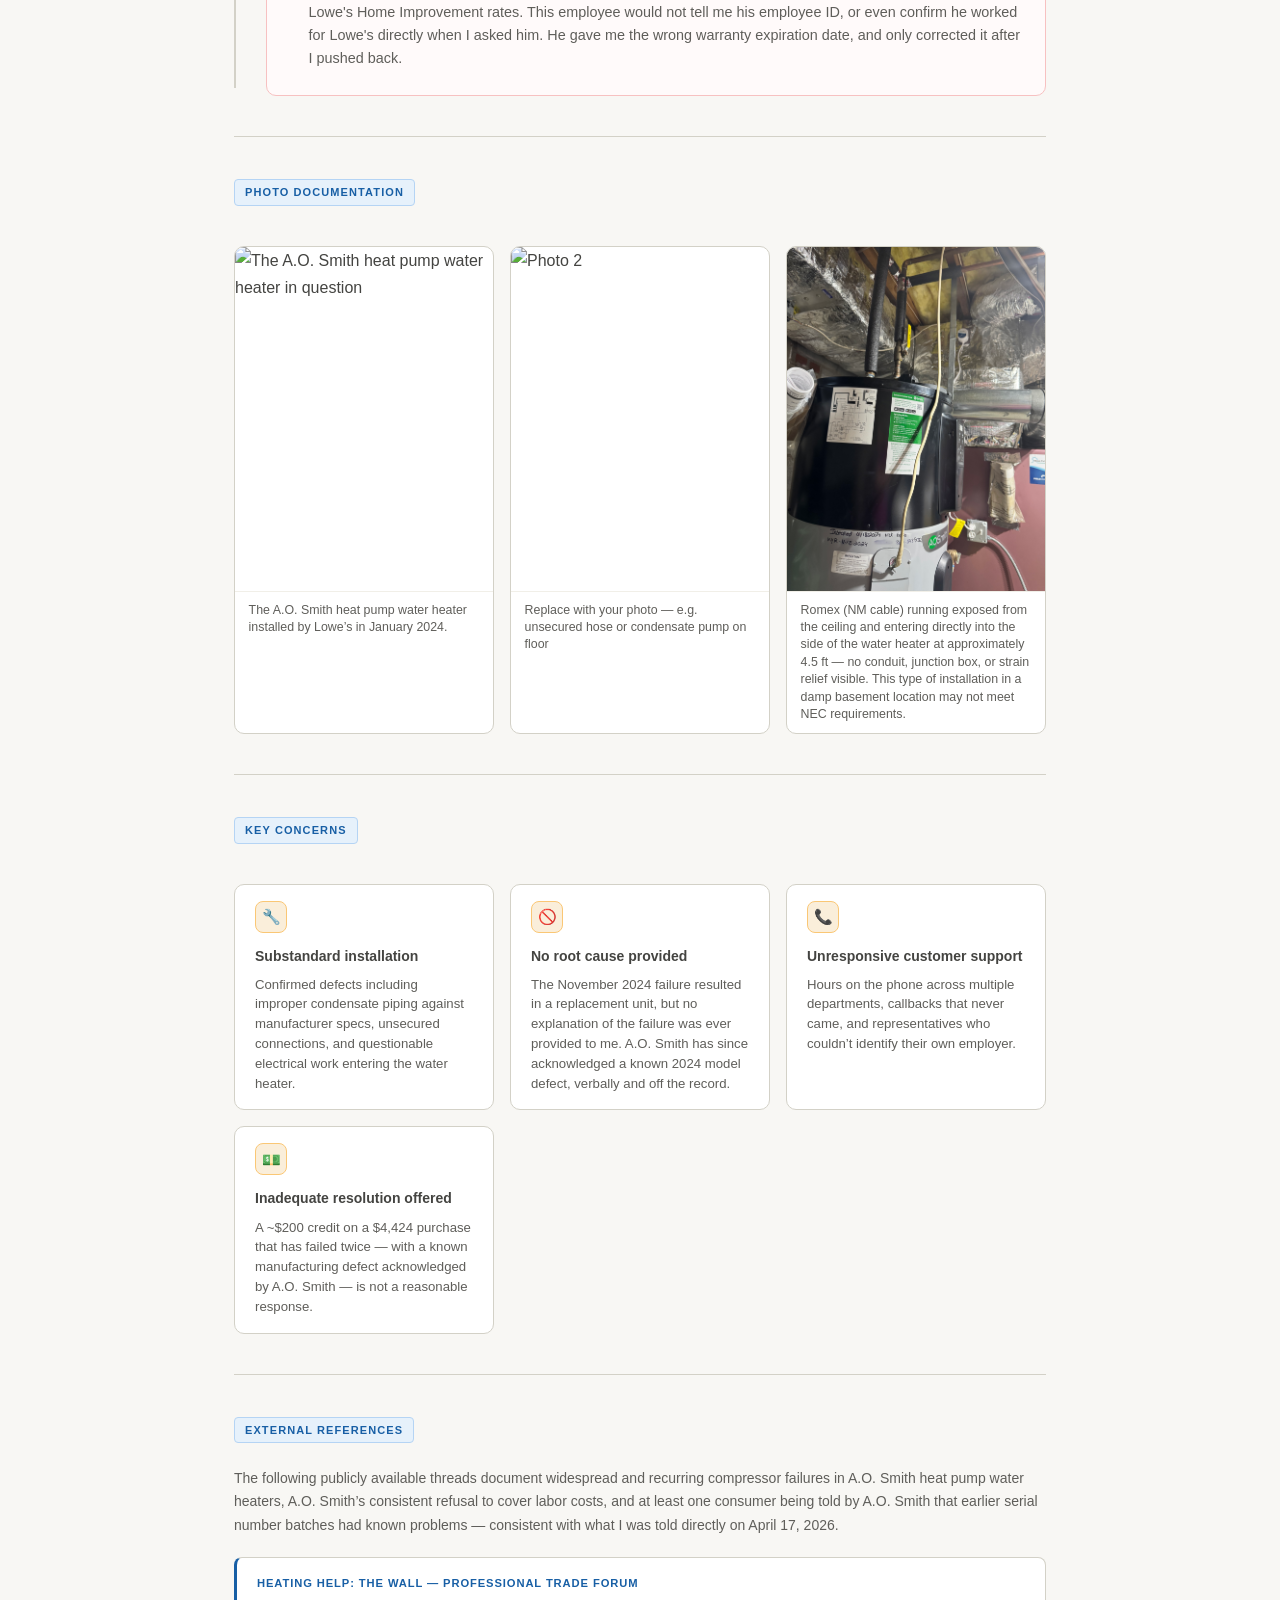
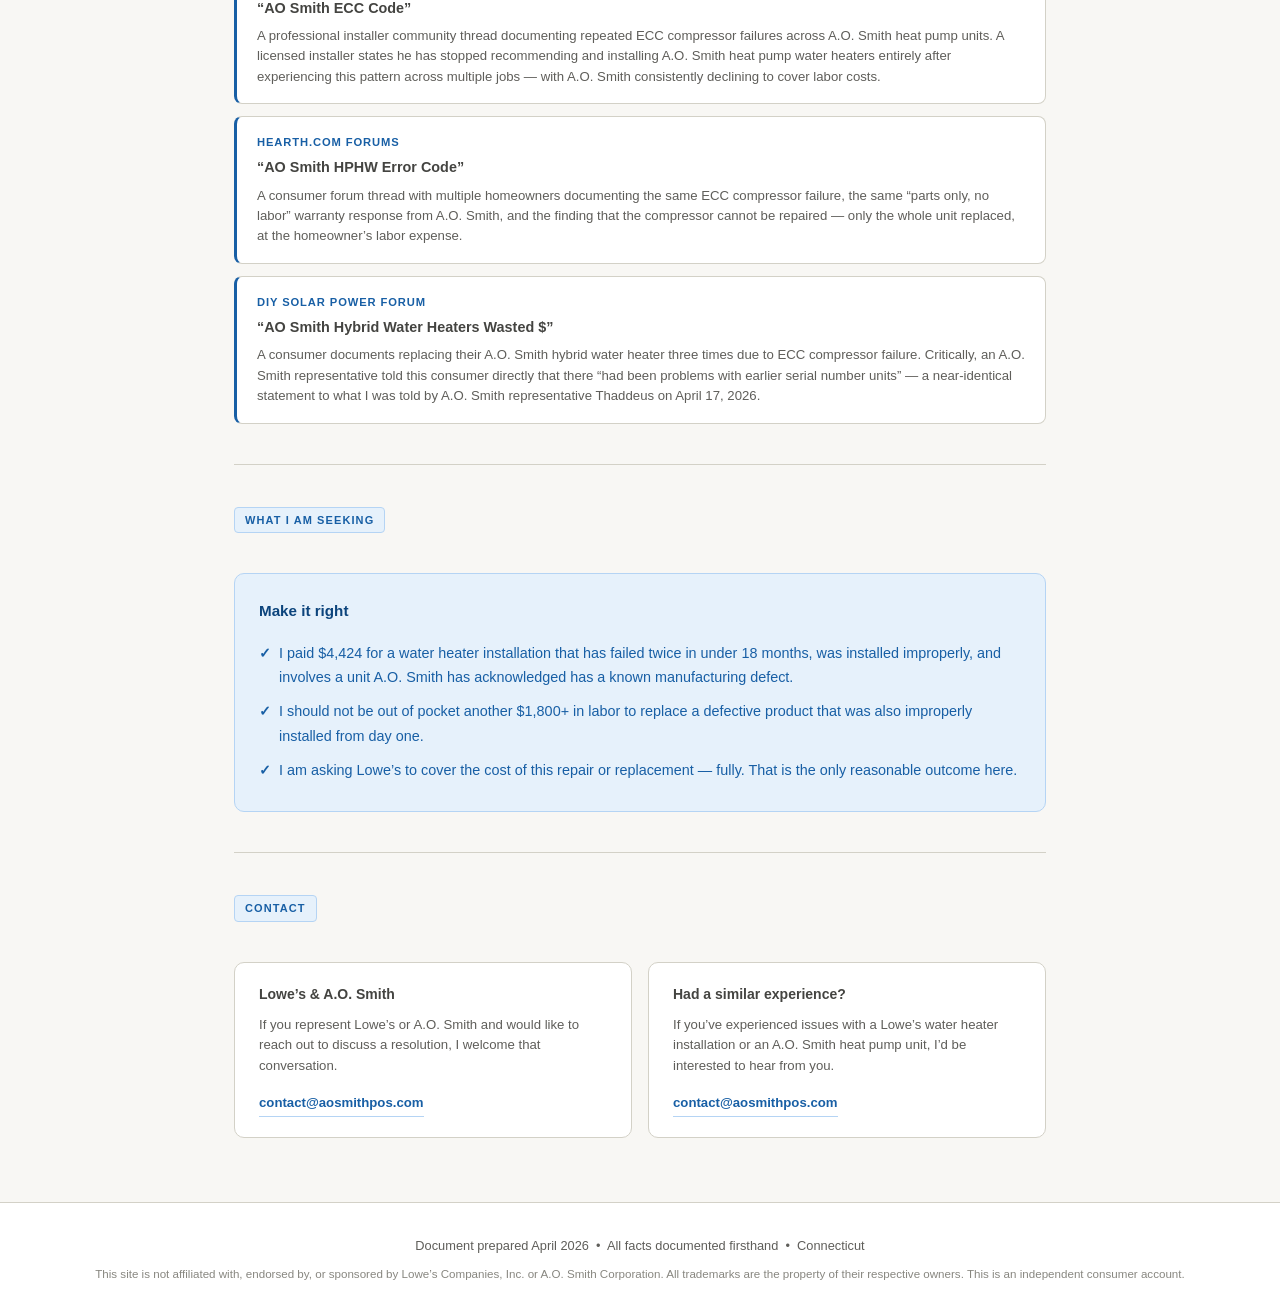
==== commit 13b26c1f: "Fix image." ====
--- a/index.html
+++ b/index.html
@@ -119,7 +119,7 @@
       <div class="photo-caption">Replace with your photo &mdash; e.g. unsecured hose or condensate pump on floor</div>
     </div>
     <div class="photo-item">
-      <img src="./assets/IMG_9490_blurred.jpeg" alt="Romex cable entering side of water heater" width="300" height="400">
+      <img src="./assets/IMG_9490.jpeg" alt="Romex cable entering side of water heater" width="300" height="400">
       <div class="photo-caption">Romex (NM cable) running exposed from the ceiling and entering directly into the side of the water heater at approximately 4.5 ft &mdash; no conduit, junction box, or strain relief visible. This type of installation in a damp basement location may not meet NEC requirements.</div>
     </div>
   </div>
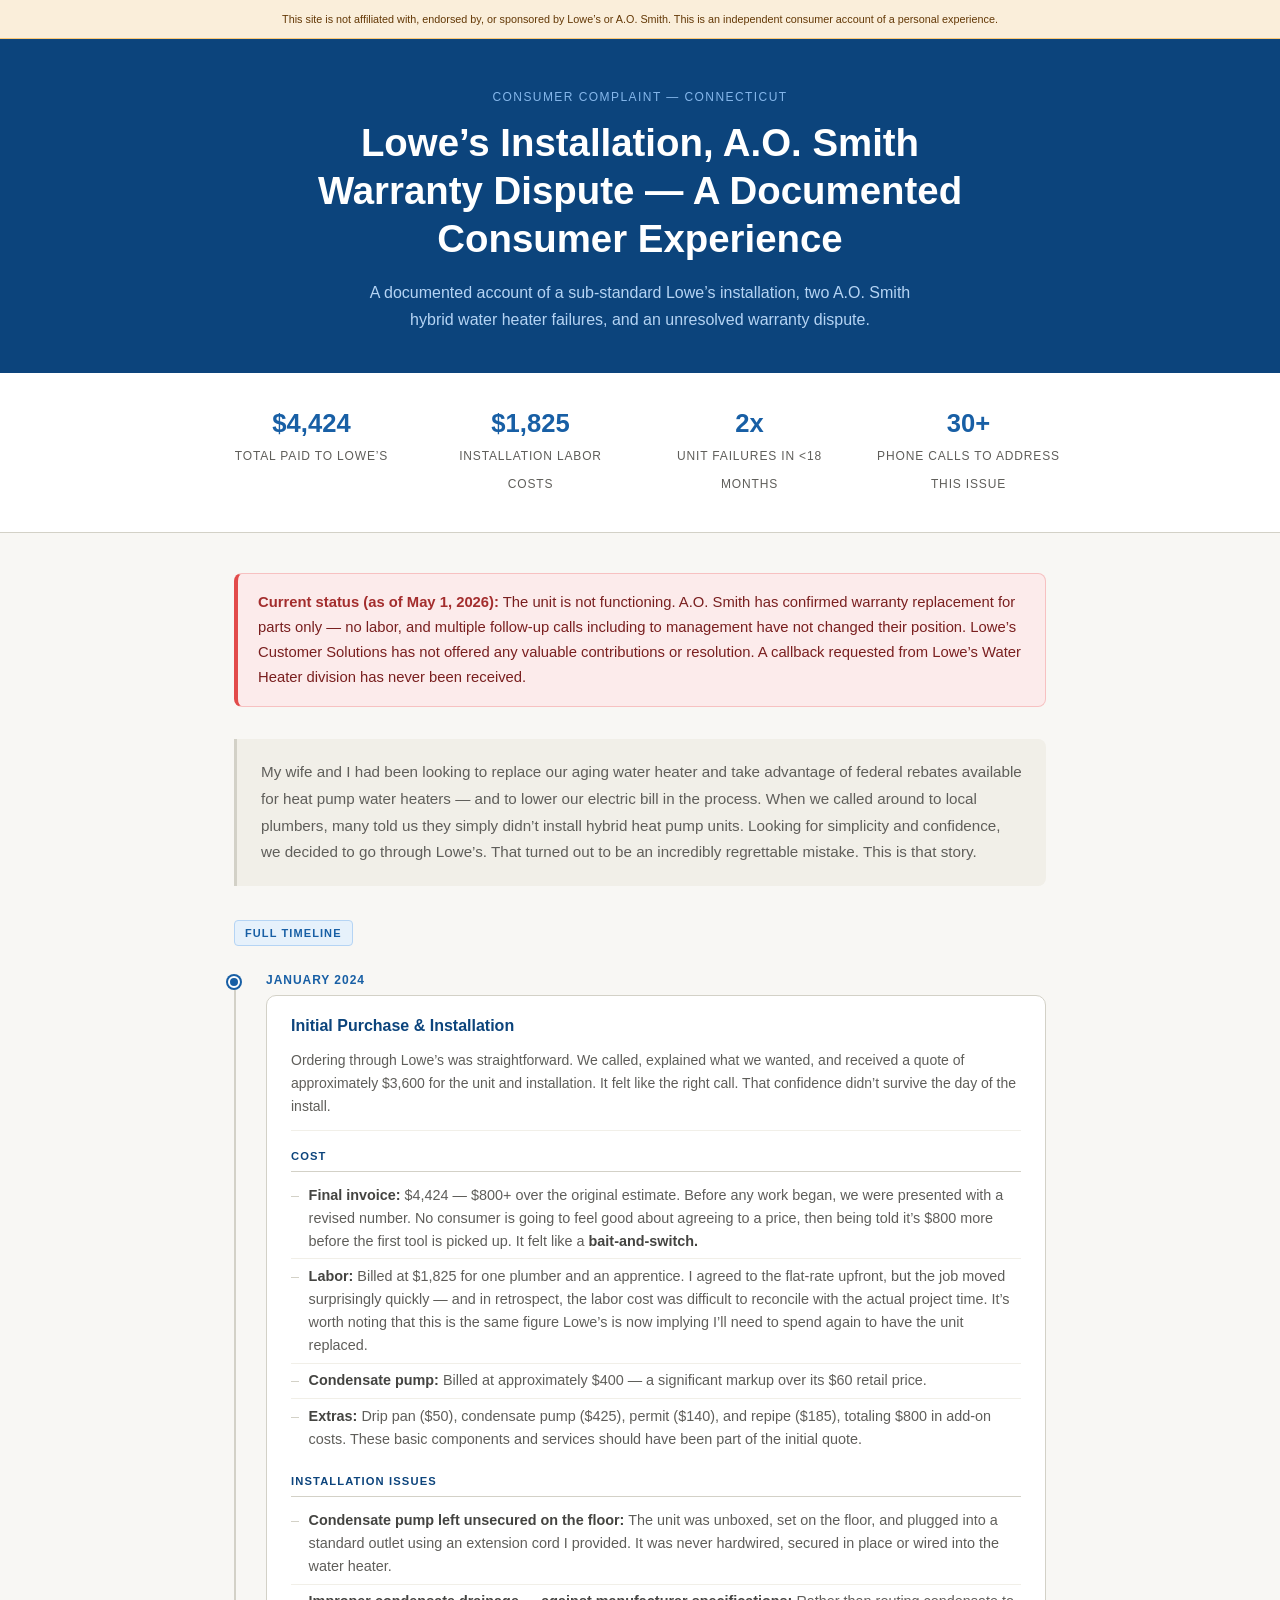
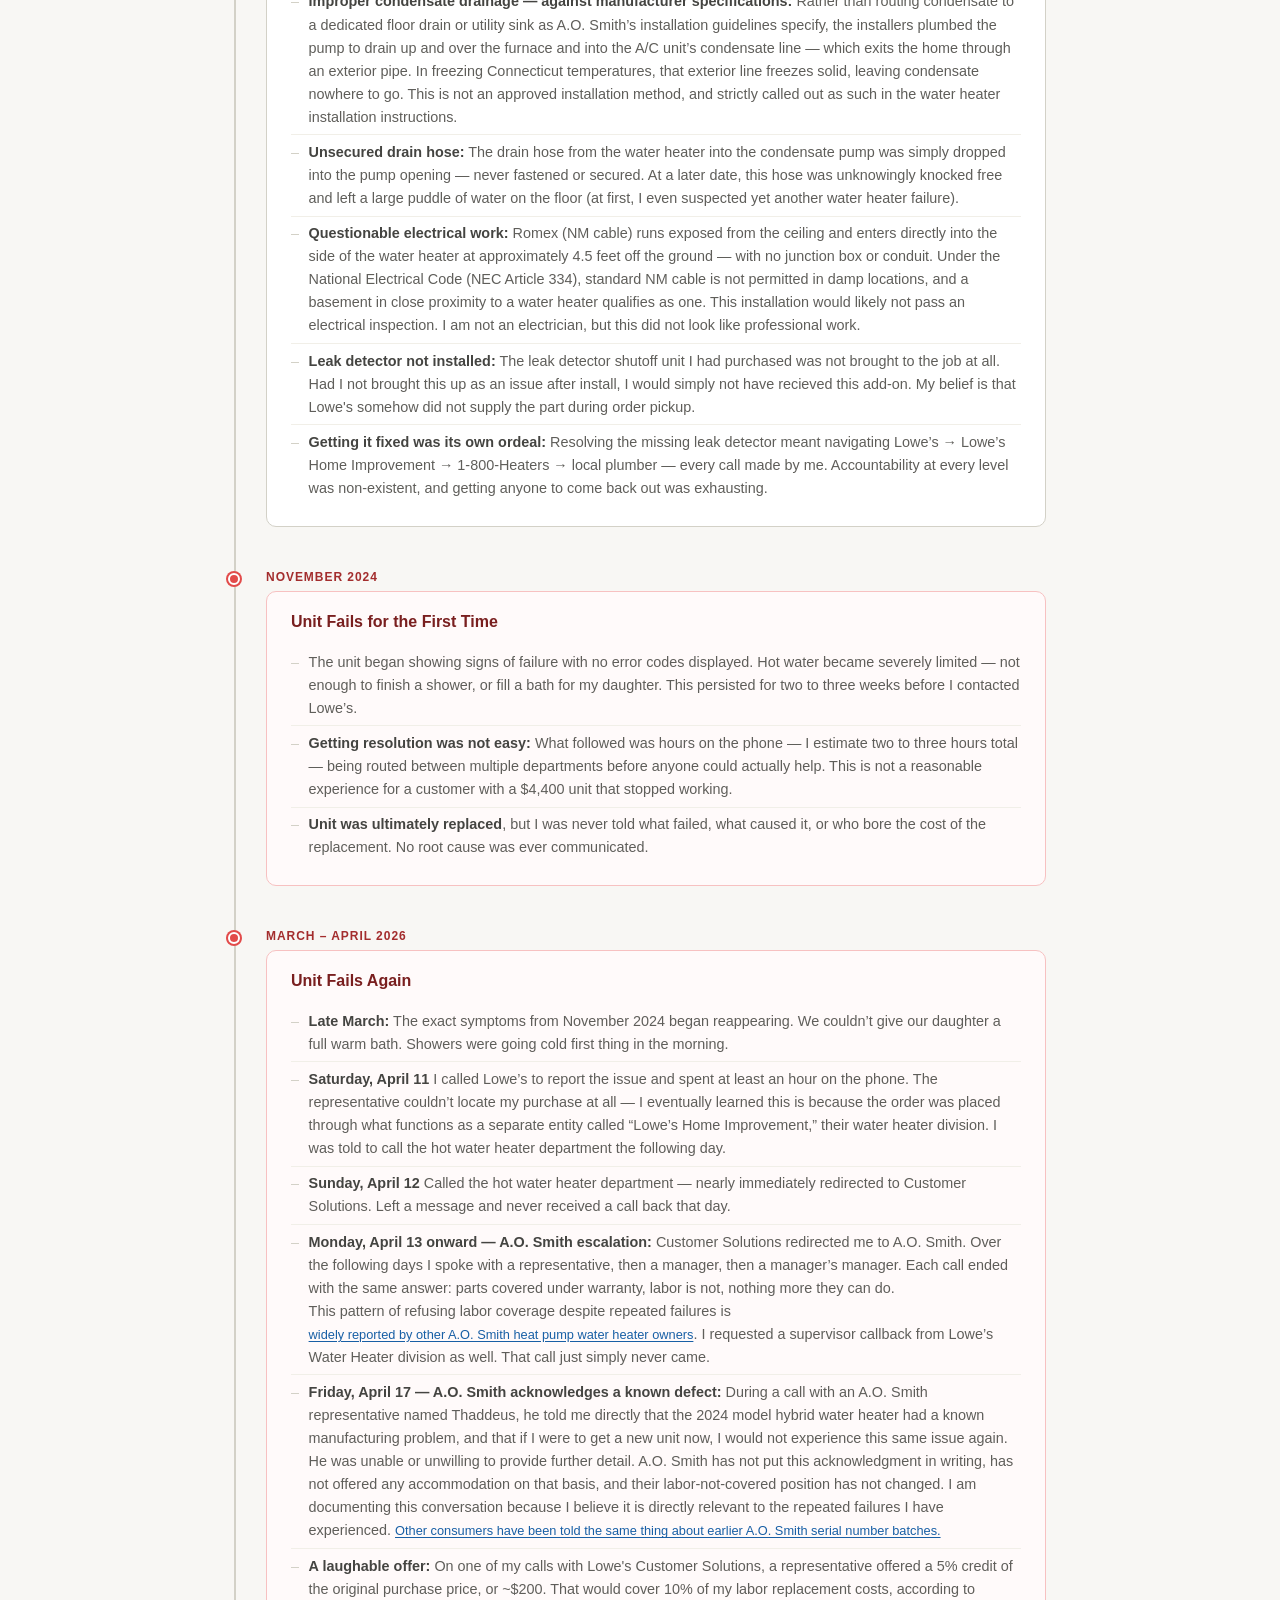
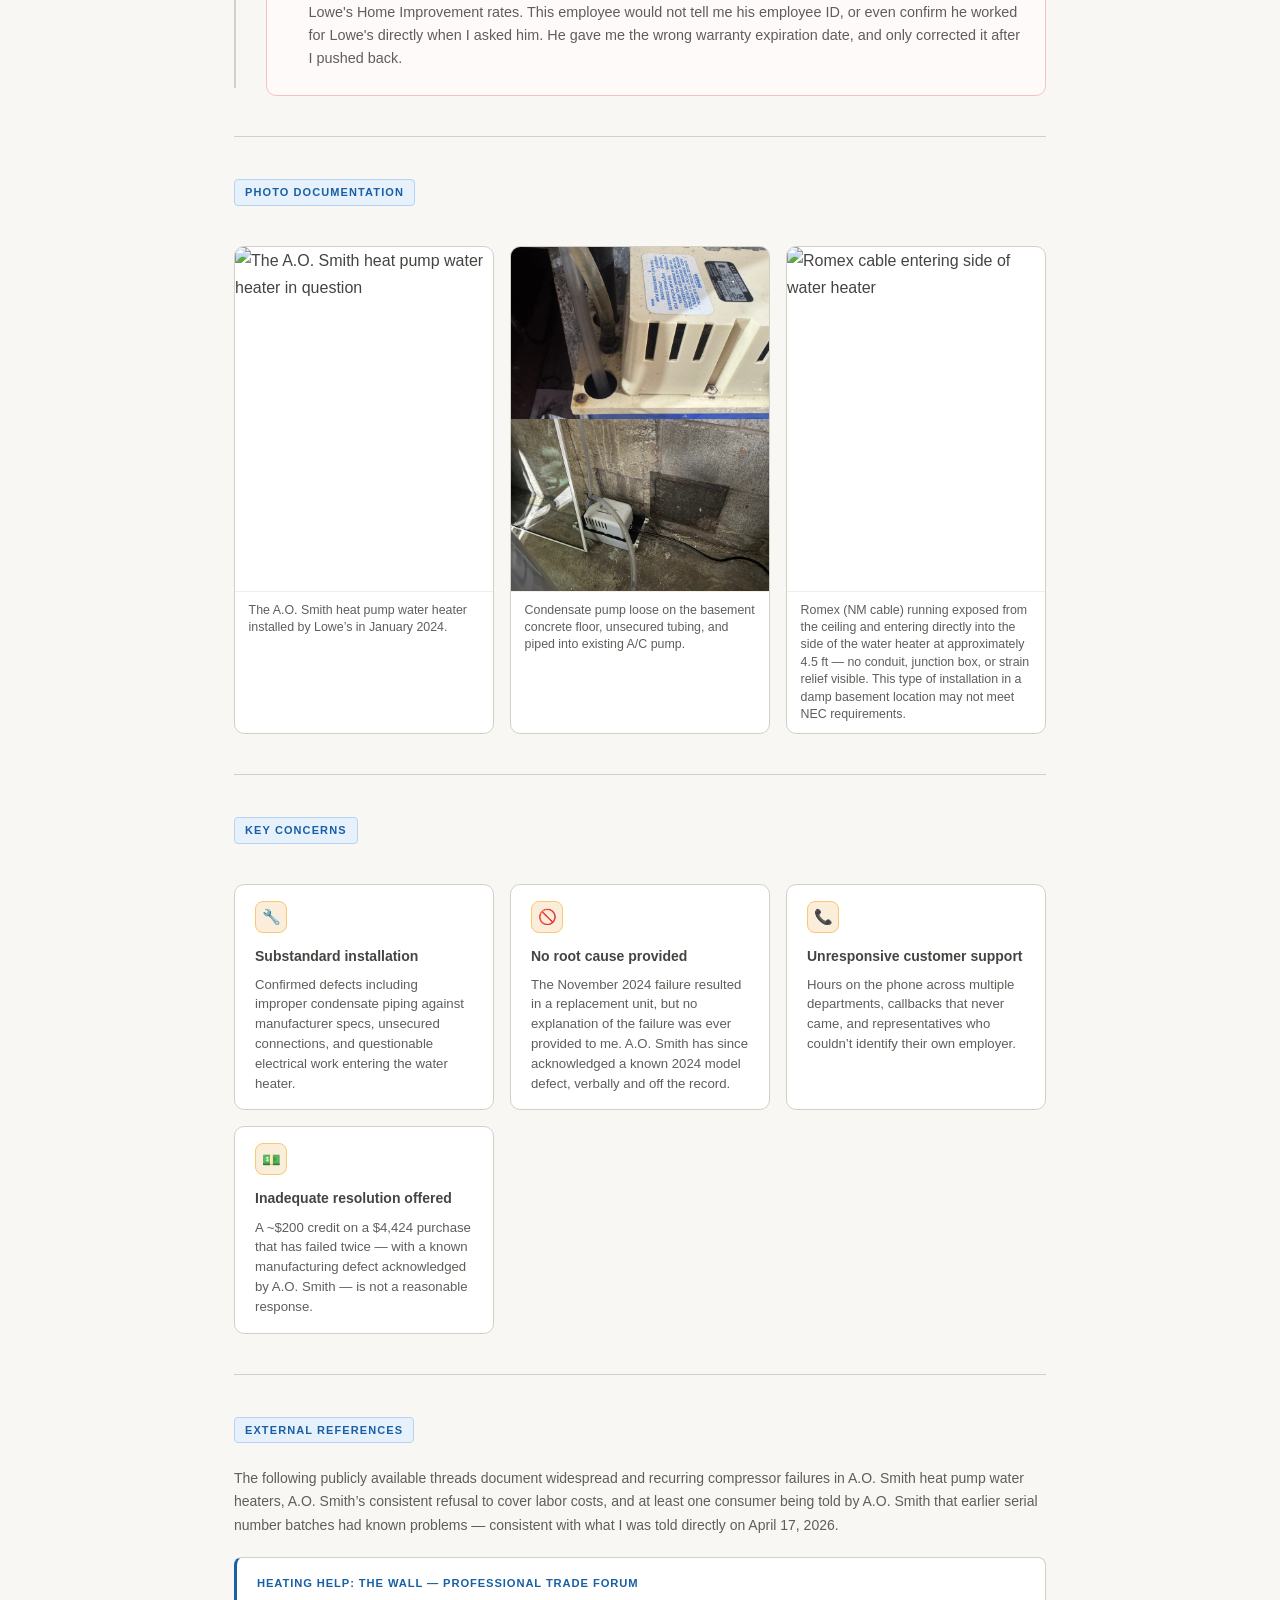
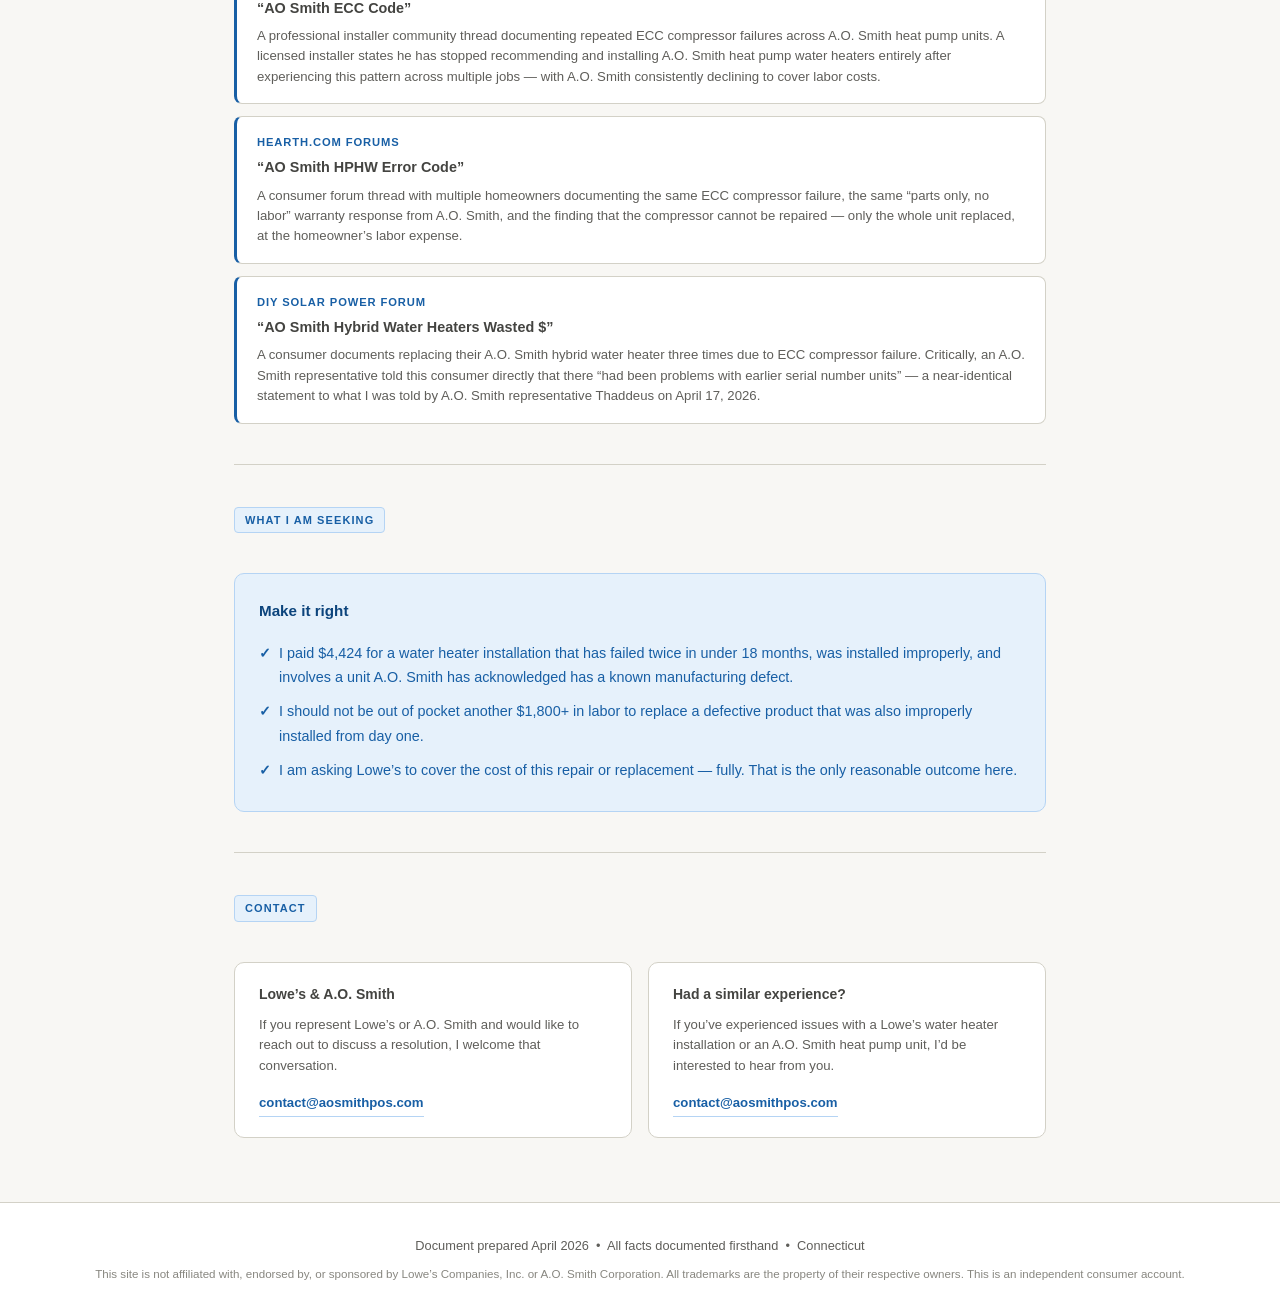
==== commit 1bed2d39: "Update images." ====
--- a/index.html
+++ b/index.html
@@ -4,6 +4,15 @@
 <meta charset="UTF-8">
 <meta name="viewport" content="width=device-width, initial-scale=1.0">
 <title>Lowe's Installation, A.O. Smith Warranty Dispute — A Documented Consumer Experience</title>
+<!-- Google tag (gtag.js) -->
+<script async src="https://www.googletagmanager.com/gtag/js?id=G-4XDBJRXN1P"></script>
+<script>
+  window.dataLayer = window.dataLayer || [];
+  function gtag(){dataLayer.push(arguments);}
+  gtag('js', new Date());
+
+  gtag('config', 'G-4XDBJRXN1P');
+</script>
 <link rel="stylesheet" href="./style.css" />
 </head>
 <body>
@@ -115,11 +124,11 @@
       <div class="photo-caption">The A.O. Smith heat pump water heater installed by Lowe&#8217;s in January 2024.</div>
     </div>
     <div class="photo-item">
-      <img src="https://placehold.co/300x400" alt="Photo 2" width="300" height="400">
-      <div class="photo-caption">Replace with your photo &mdash; e.g. unsecured hose or condensate pump on floor</div>
+      <img src="./assets/condensate_collage.jpg" alt="Condensate pump loose on the basement concrete floor, unsecured tubing, and piped into existing A/C pump." width="300" height="400">
+      <div class="photo-caption">Condensate pump loose on the basement concrete floor, unsecured tubing, and piped into existing A/C pump.</div>
     </div>
     <div class="photo-item">
-      <img src="./assets/IMG_9490.jpeg" alt="Romex cable entering side of water heater" width="300" height="400">
+      <img src="./assets/IMG_9490.png" alt="Romex cable entering side of water heater" width="300" height="400">
       <div class="photo-caption">Romex (NM cable) running exposed from the ceiling and entering directly into the side of the water heater at approximately 4.5 ft &mdash; no conduit, junction box, or strain relief visible. This type of installation in a damp basement location may not meet NEC requirements.</div>
     </div>
   </div>
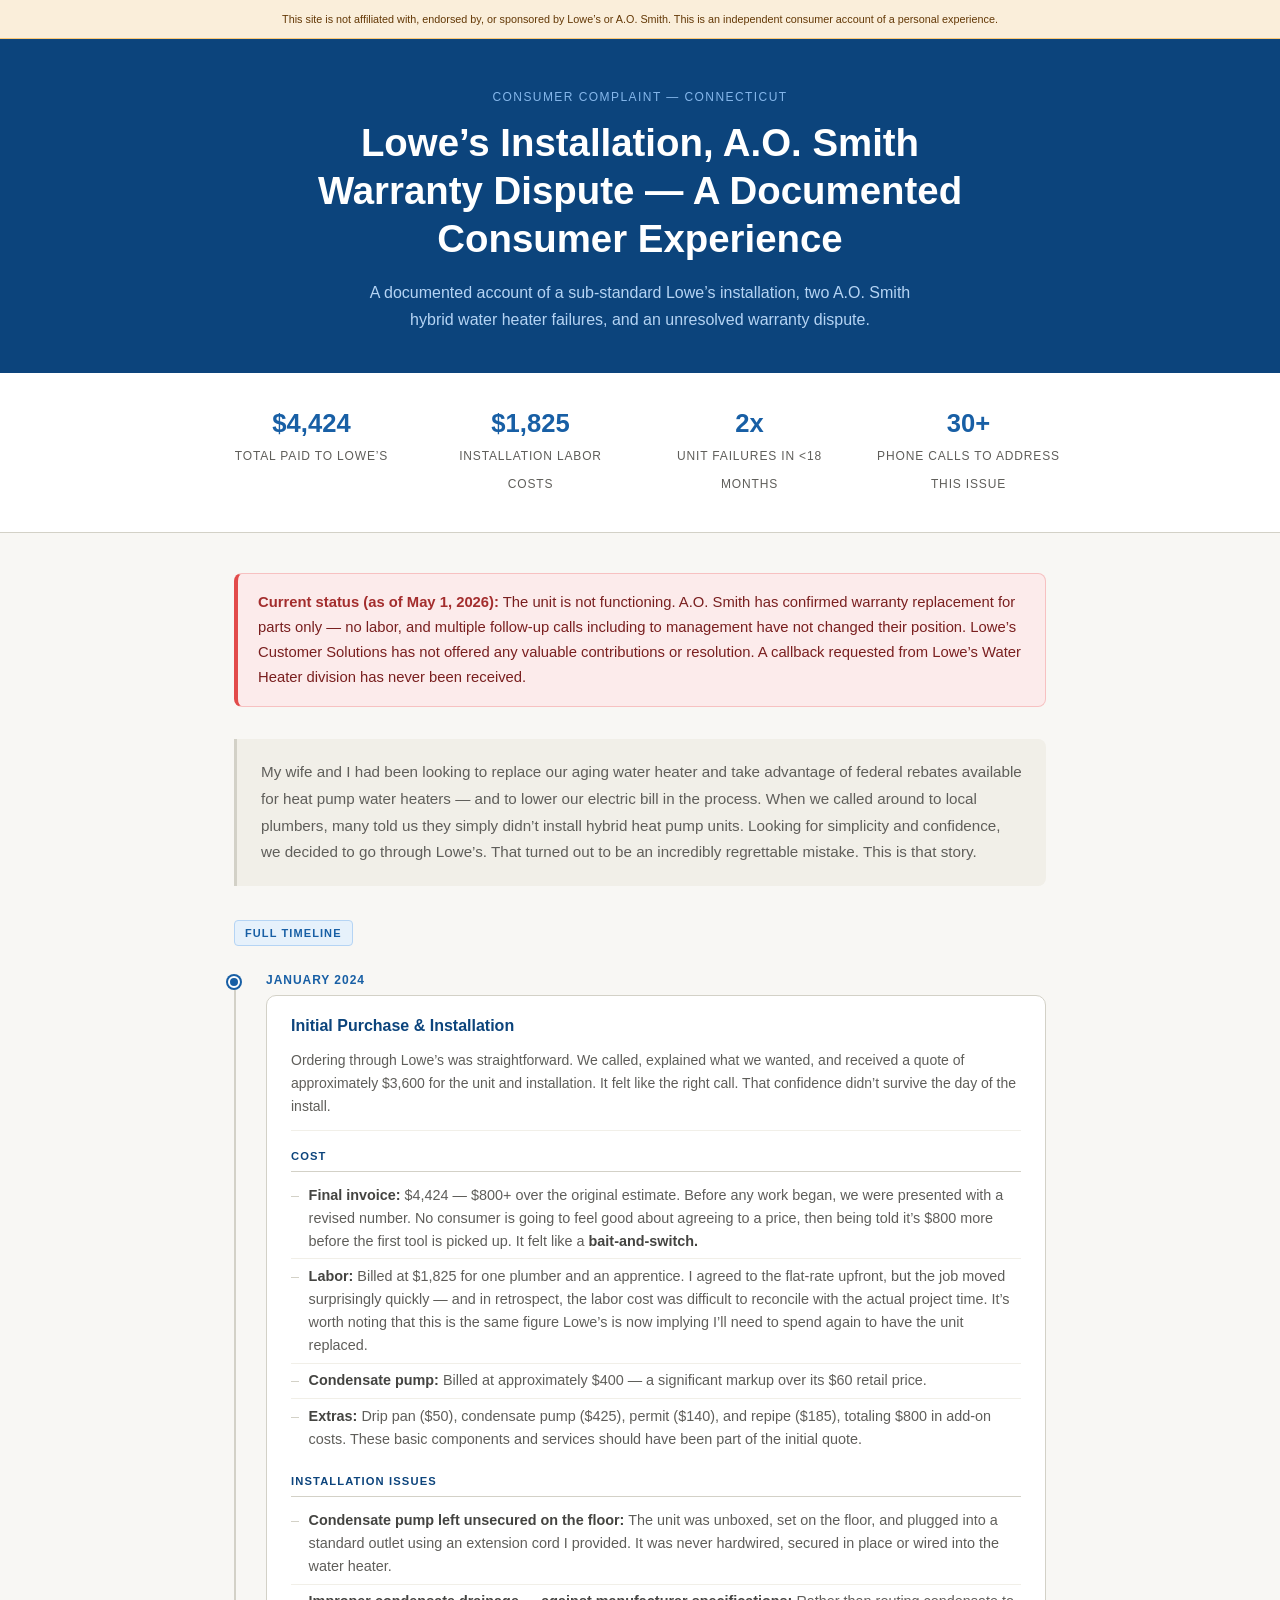
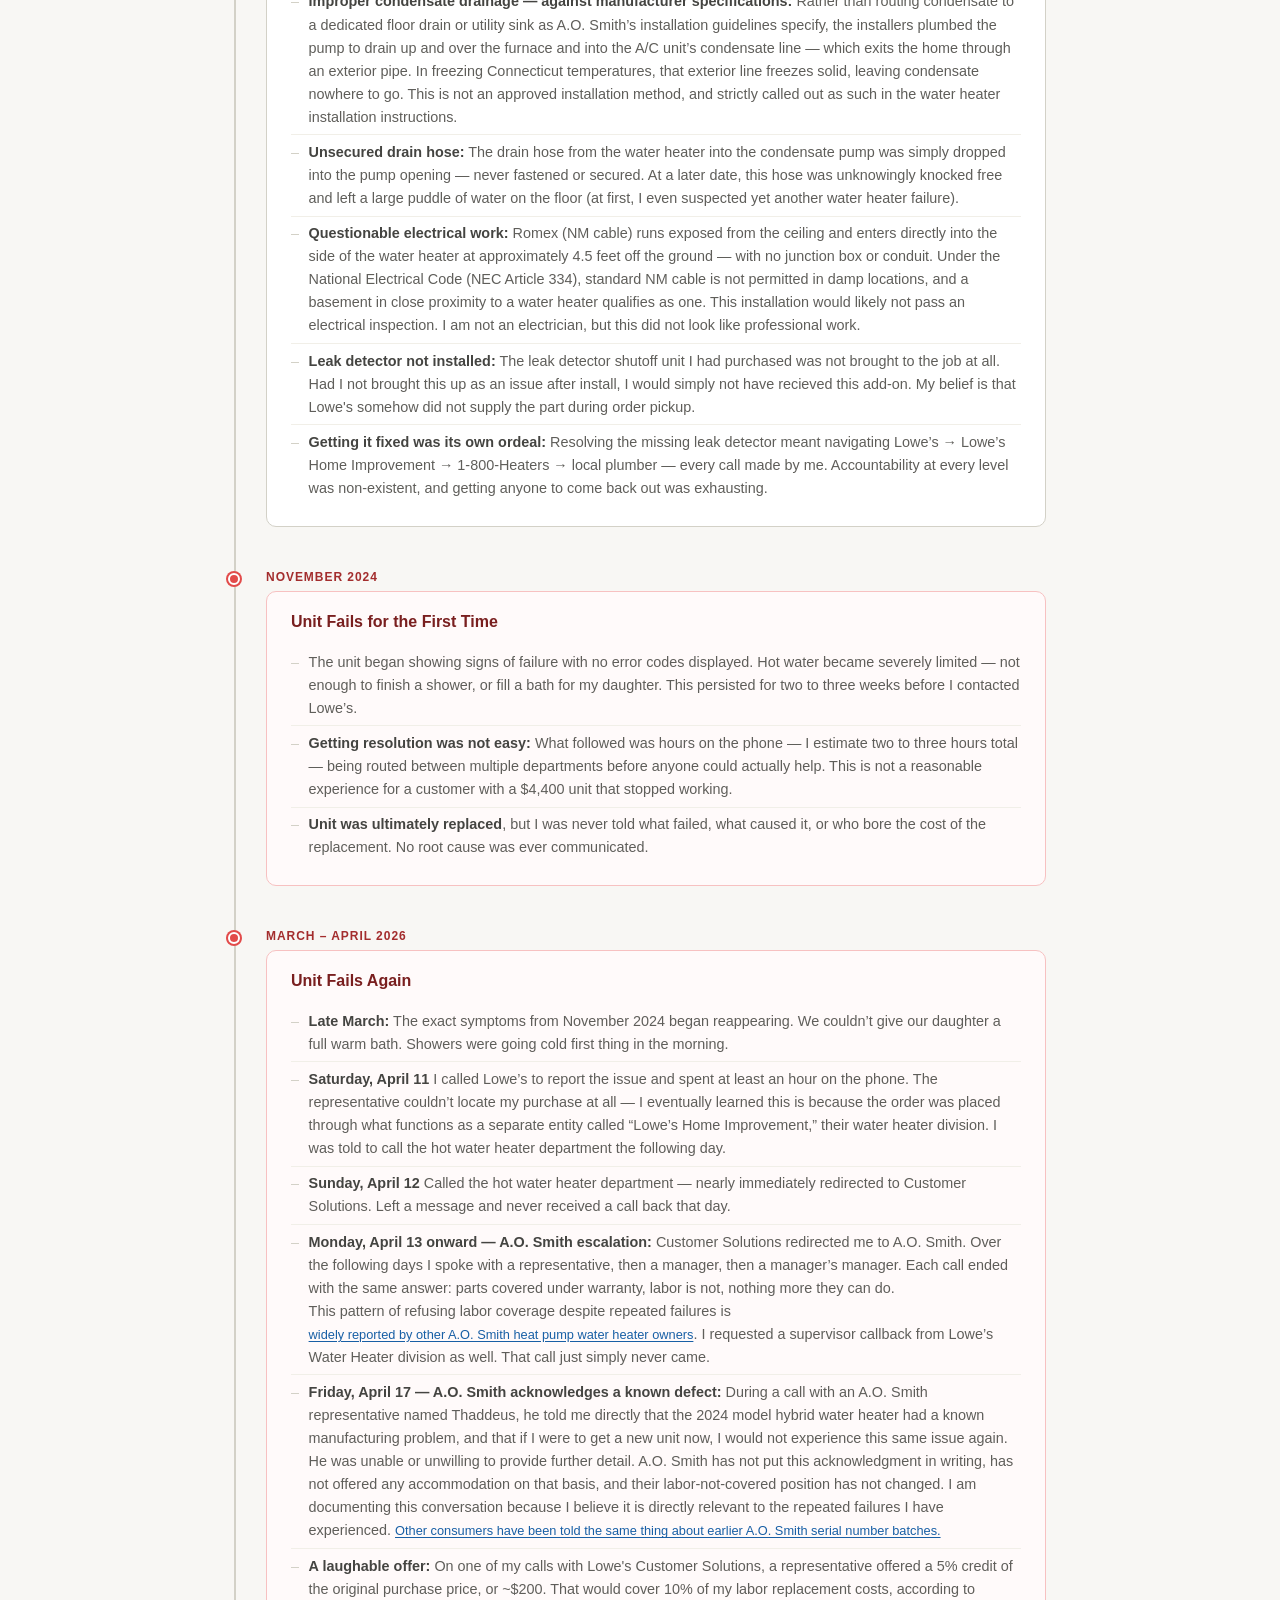
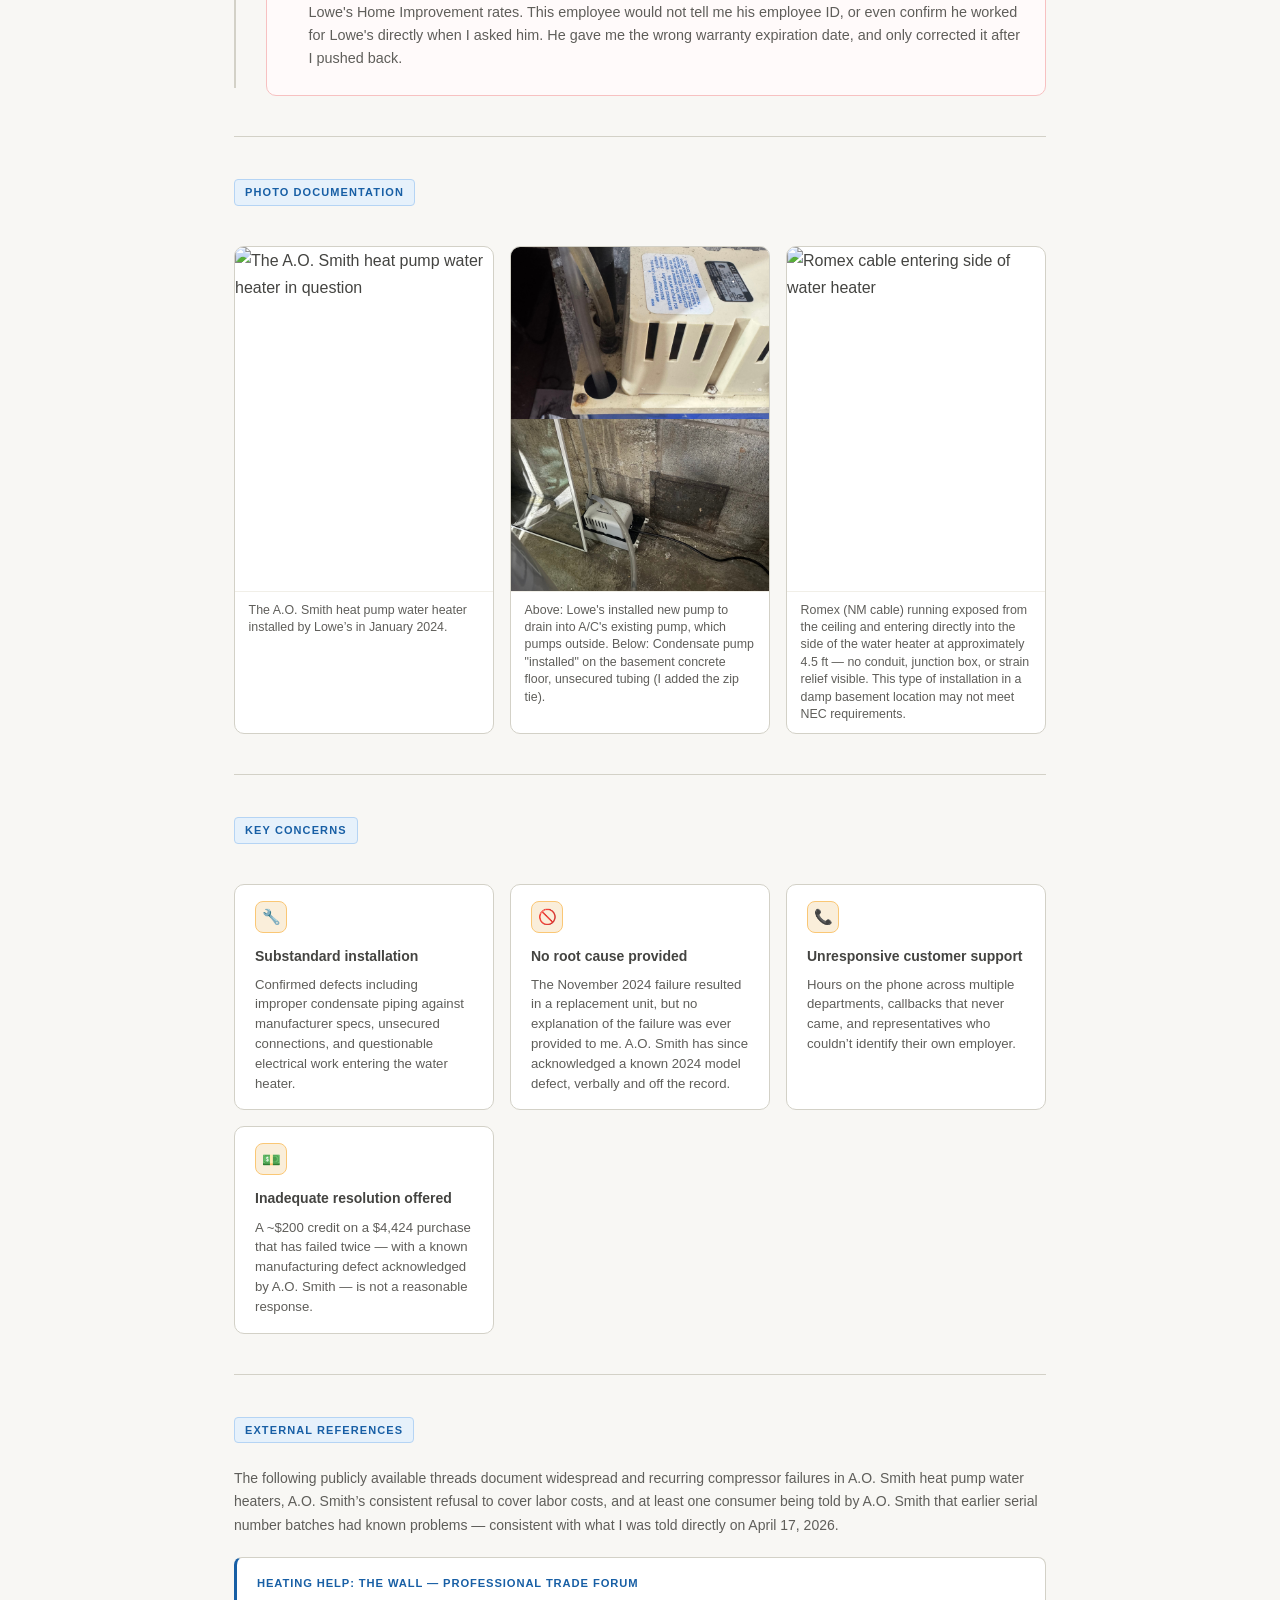
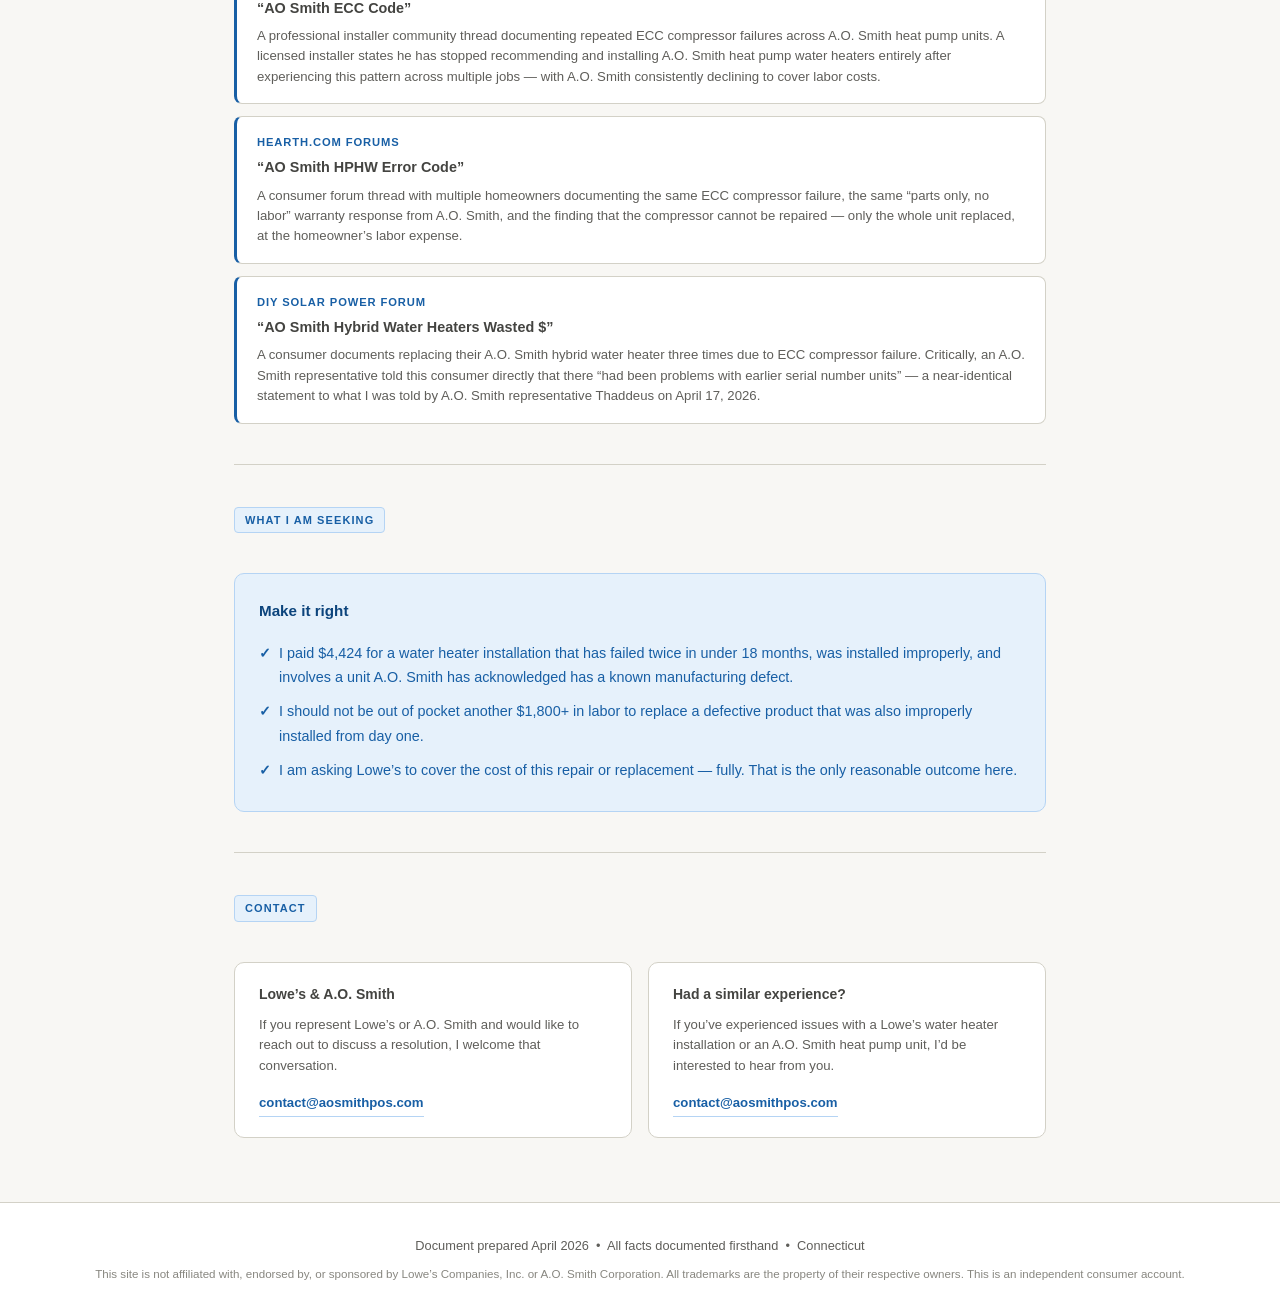
==== commit 2e78b53e: "Update images." ====
--- a/index.html
+++ b/index.html
@@ -125,7 +125,7 @@
     </div>
     <div class="photo-item">
       <img src="./assets/condensate_collage.jpg" alt="Condensate pump loose on the basement concrete floor, unsecured tubing, and piped into existing A/C pump." width="300" height="400">
-      <div class="photo-caption">Condensate pump loose on the basement concrete floor, unsecured tubing, and piped into existing A/C pump.</div>
+      <div class="photo-caption">Above: Lowe's installed new pump to drain into A/C's existing pump, which pumps outside. Below: Condensate pump "installed" on the basement concrete floor, unsecured tubing (I added the zip tie).</div>
     </div>
     <div class="photo-item">
       <img src="./assets/IMG_9490.png" alt="Romex cable entering side of water heater" width="300" height="400">
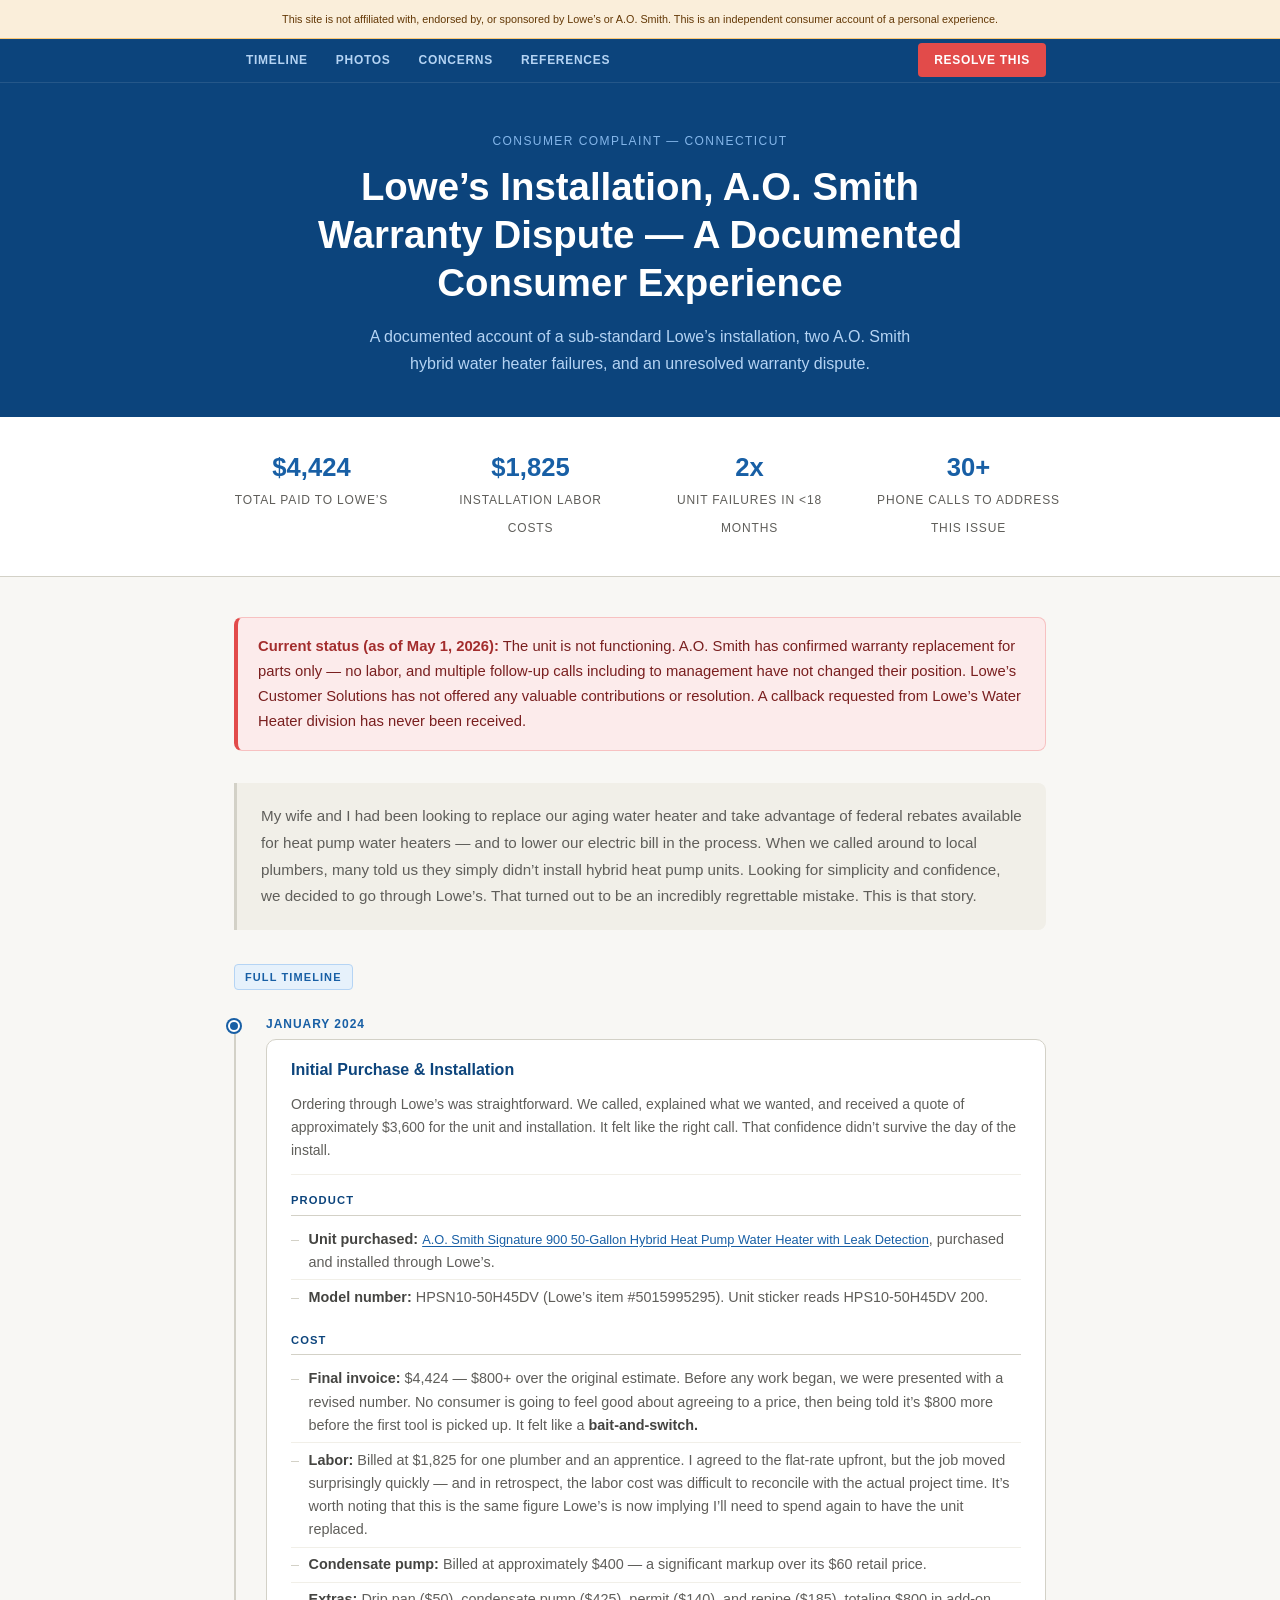
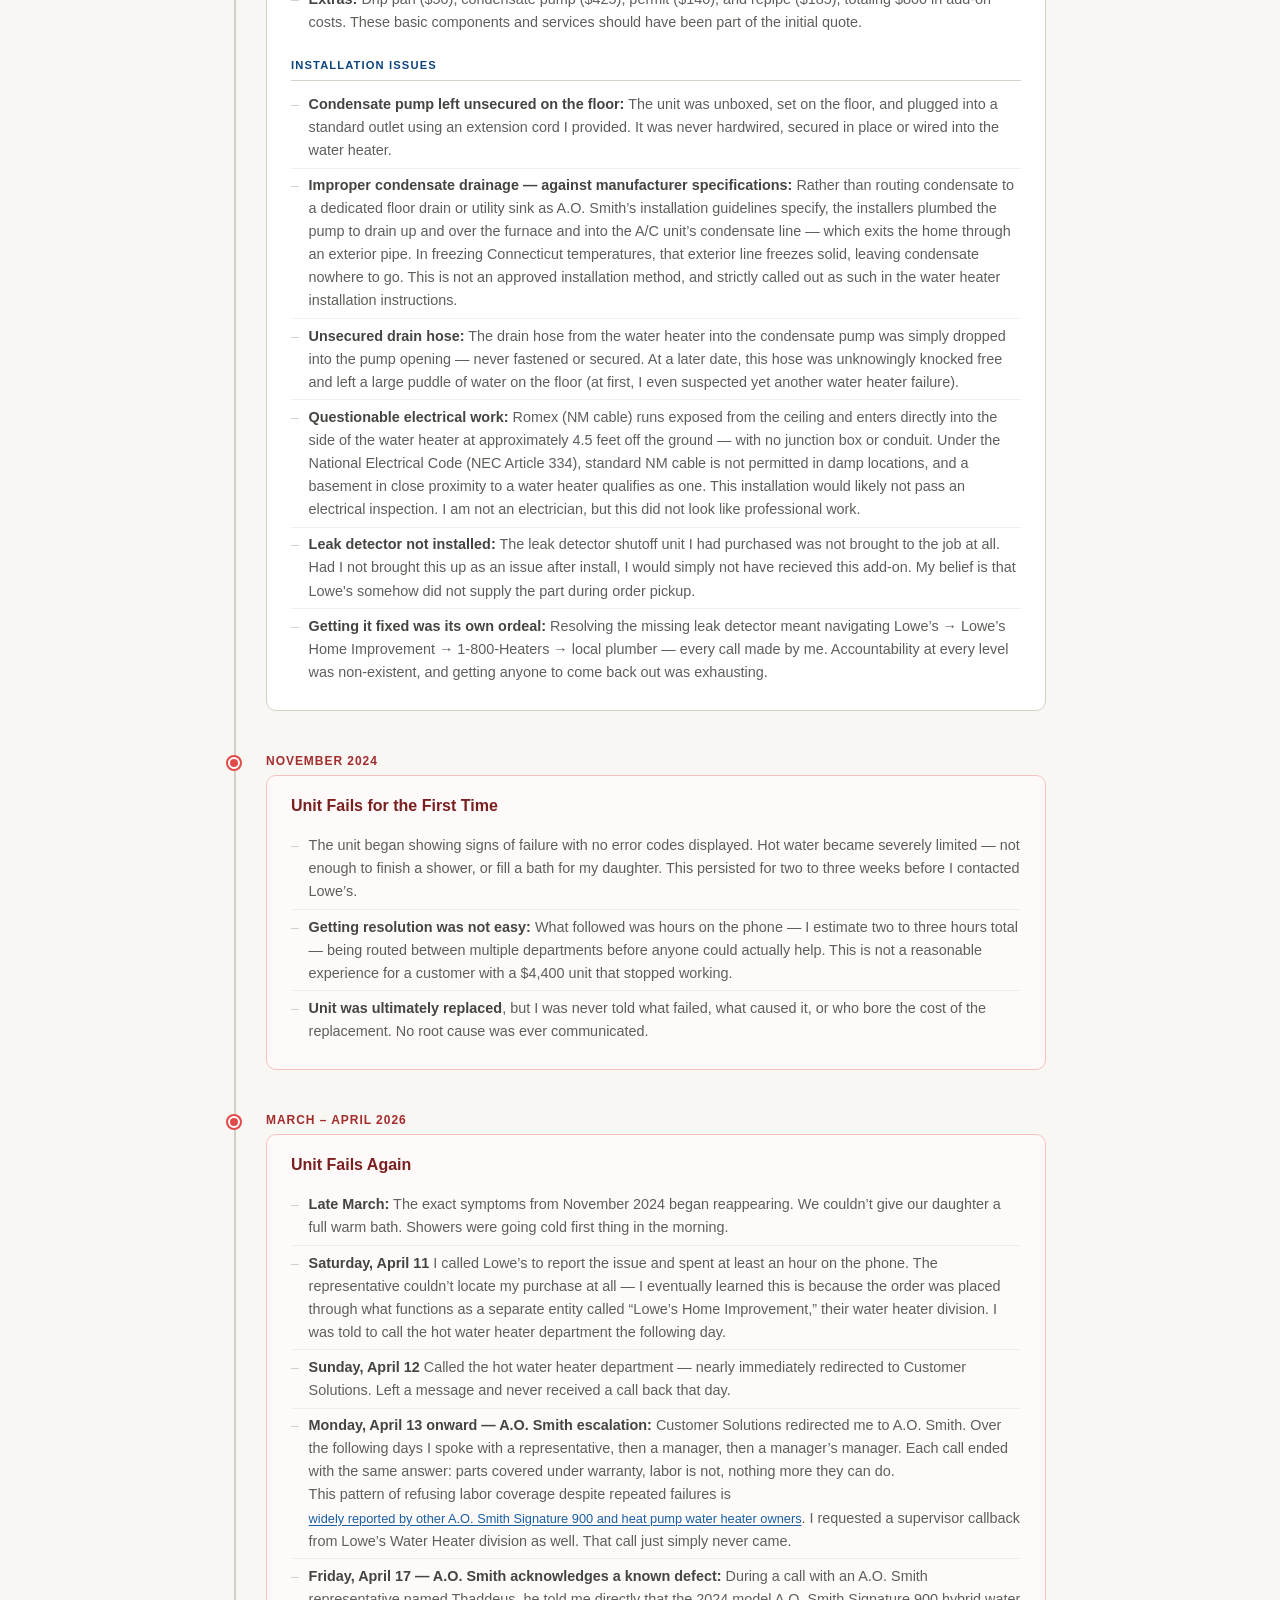
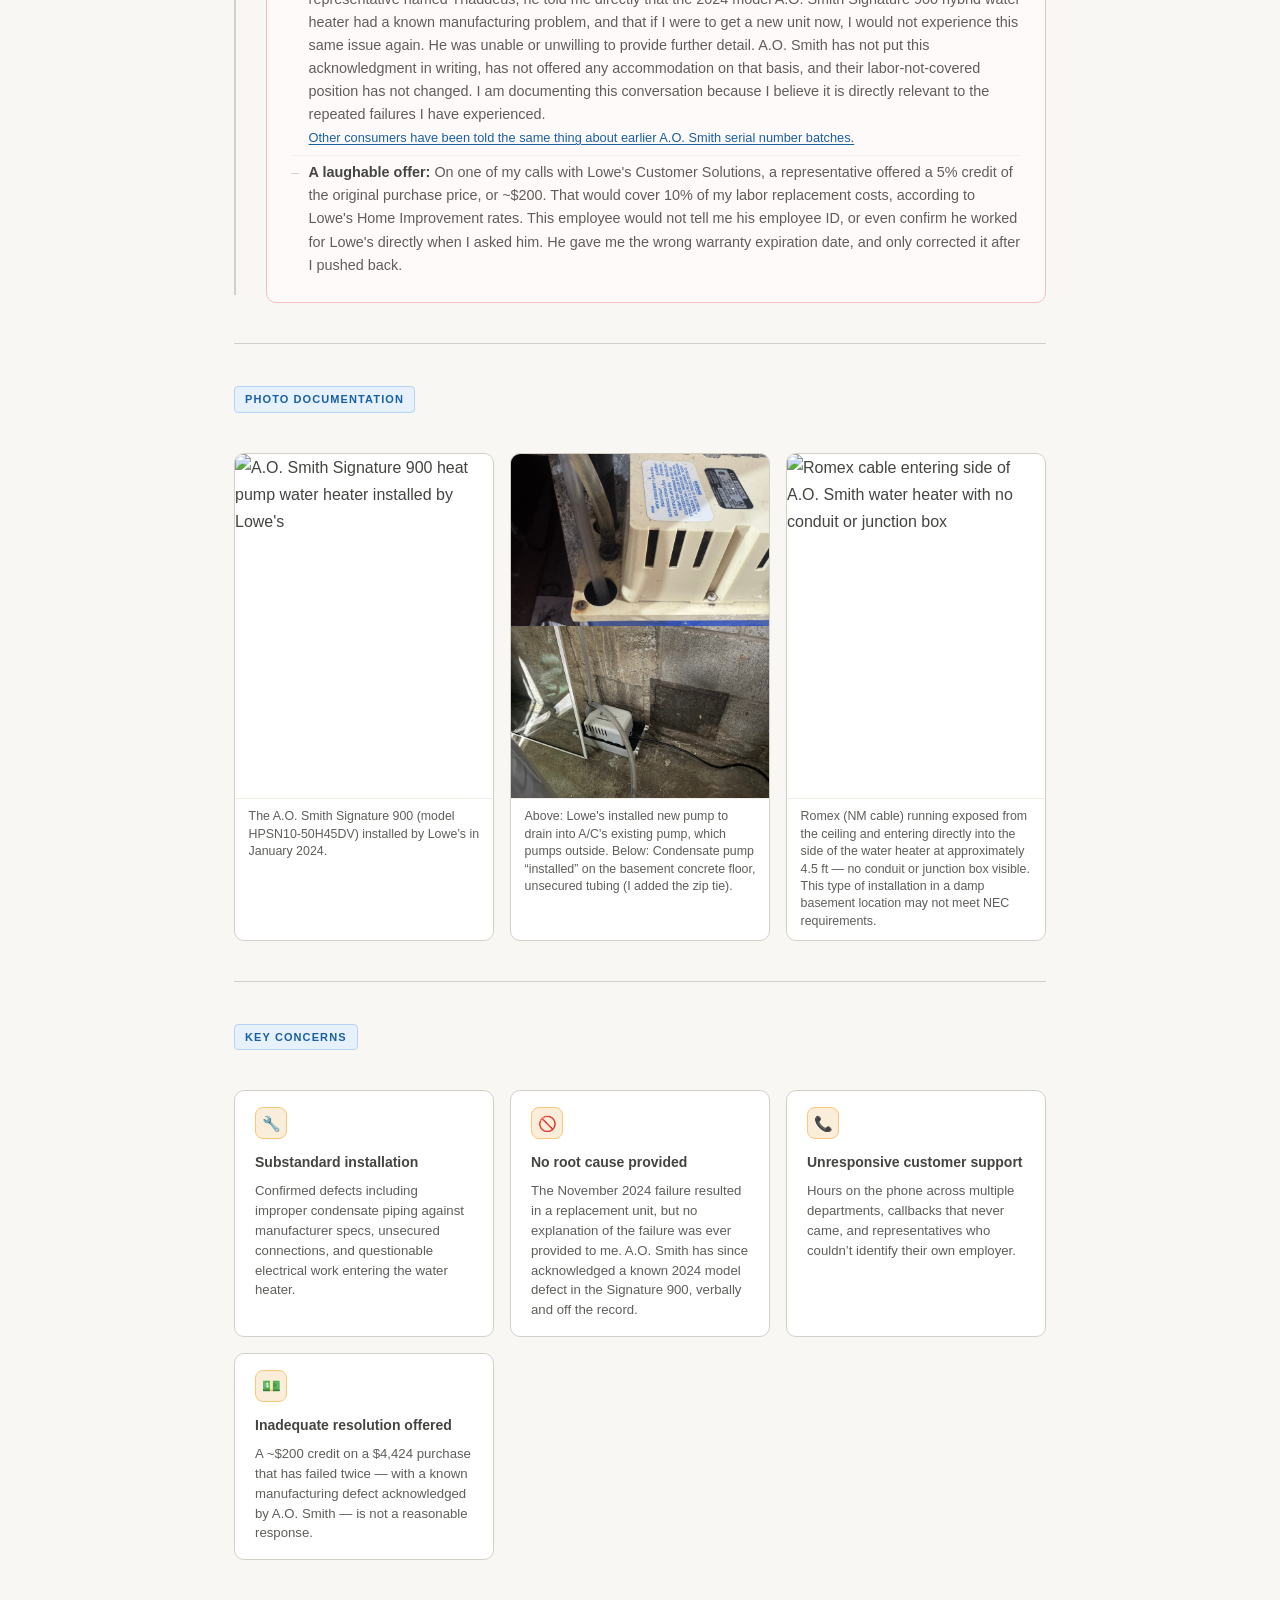
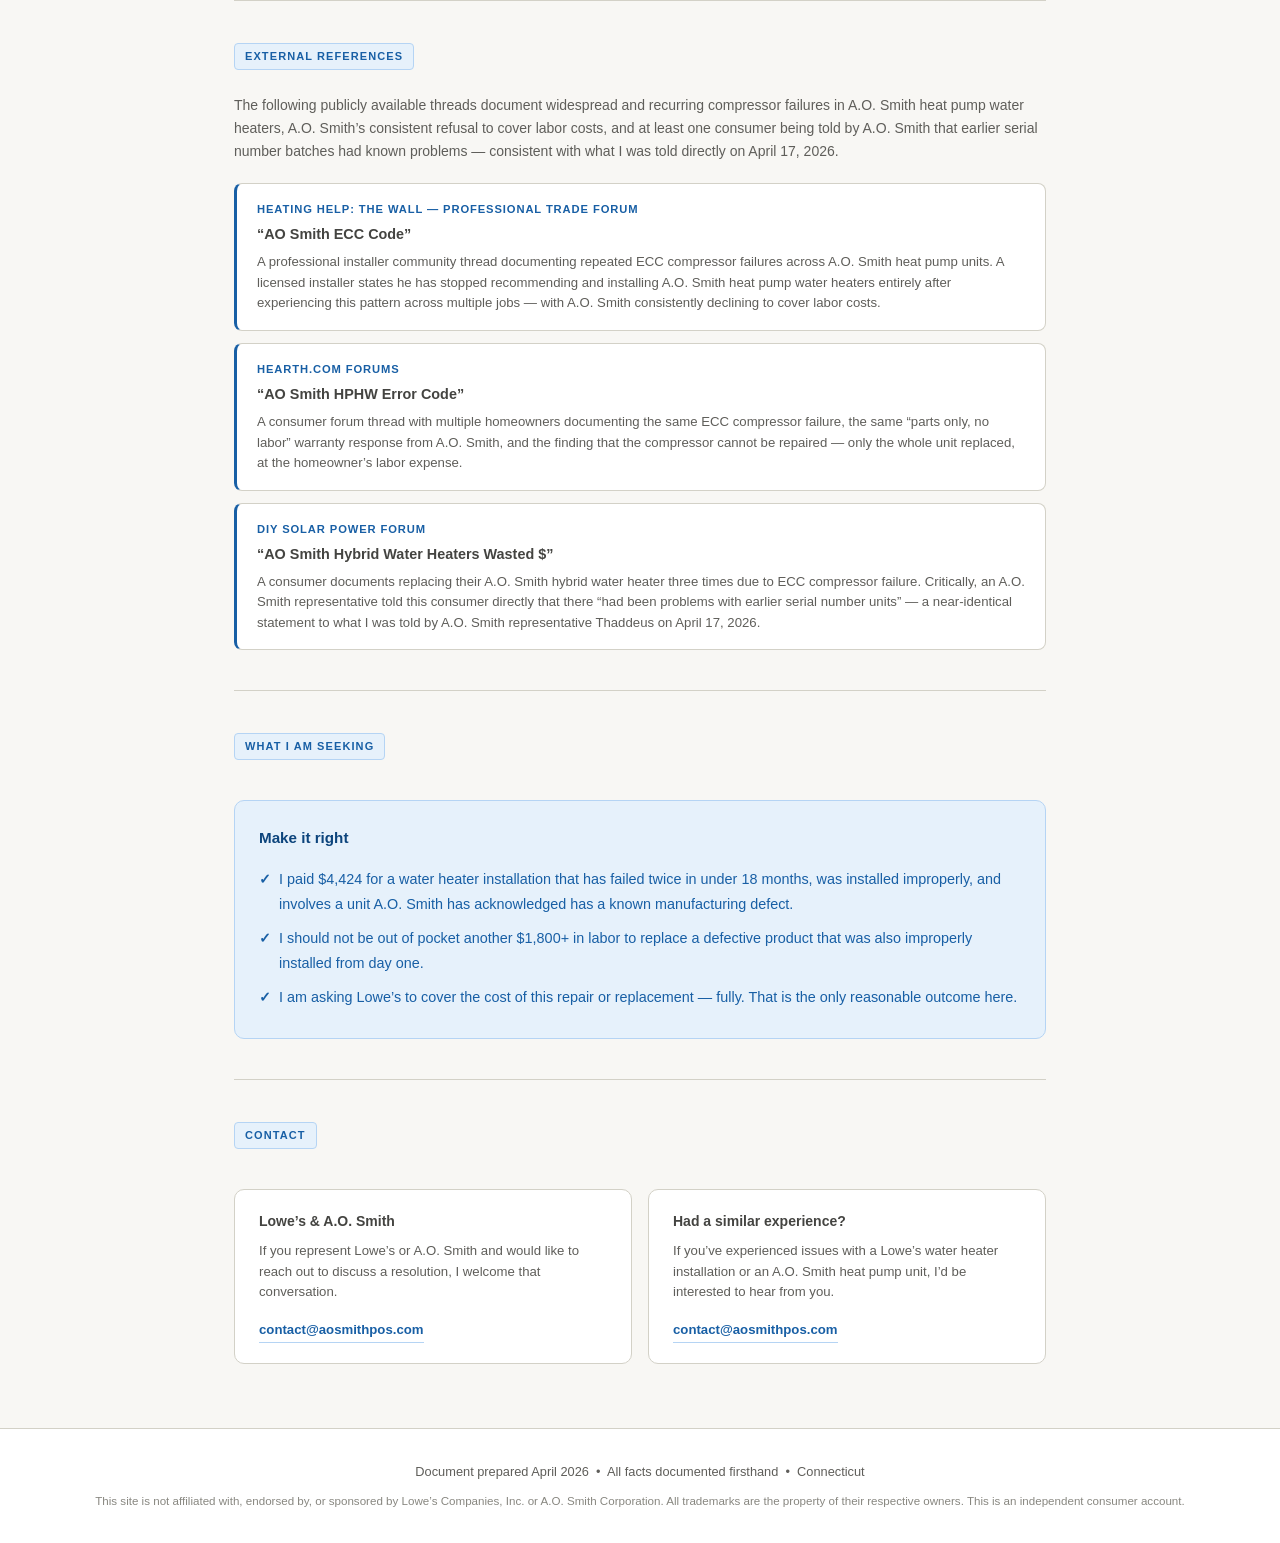
==== commit af2319e8: "Menu & SEO/GEO improvements." ====
--- a/index.html
+++ b/index.html
@@ -4,13 +4,106 @@
 <meta charset="UTF-8">
 <meta name="viewport" content="width=device-width, initial-scale=1.0">
 <title>Lowe's Installation, A.O. Smith Warranty Dispute — A Documented Consumer Experience</title>
+<meta name="description" content="A documented consumer complaint about a failed A.O. Smith Signature 900 heat pump water heater installation by Lowe's in Connecticut. Two failures in 18 months, substandard installation, and an unresolved warranty dispute.">
+<meta name="keywords" content="AO Smith Signature 900, HPSN10-50H45DV, heat pump water heater failure, Lowe's water heater installation, AO Smith warranty dispute, hybrid water heater problems, AO Smith compressor failure, Lowe's installation complaint, AO Smith Signature 900 problems, heat pump water heater Connecticut">
+
+<!-- Open Graph -->
+<meta property="og:type" content="article">
+<meta property="og:title" content="Lowe's Installation, A.O. Smith Warranty Dispute — A Documented Consumer Experience">
+<meta property="og:description" content="Two failures in 18 months. Substandard installation. A.O. Smith acknowledged a known 2024 model defect. Lowe's offered $200 on a $4,424 purchase. A documented Connecticut consumer complaint.">
+<meta property="og:url" content="https://aosmithpos.com/">
+<meta property="og:site_name" content="aosmithpos.com">
+
+<!-- Twitter Card -->
+<meta name="twitter:card" content="summary">
+<meta name="twitter:title" content="Lowe's Installation, A.O. Smith Warranty Dispute — A Documented Consumer Experience">
+<meta name="twitter:description" content="Two failures in 18 months. Substandard installation. A.O. Smith acknowledged a known 2024 model defect. Lowe's offered $200 on a $4,424 purchase.">
+
+<!-- Schema.org: Product with Review -->
+<script type="application/ld+json">
+{
+  "@context": "https://schema.org",
+  "@type": "Product",
+  "name": "A.O. Smith Signature 900 50-Gallon Tall 10-year Warranty 240-volt Smart Hybrid Grid Capable Heat Pump Water Heater with Leak Detection",
+  "model": "HPSN10-50H45DV",
+  "sku": "HPS10-50H45DV 200",
+  "brand": {
+    "@type": "Brand",
+    "name": "A.O. Smith"
+  },
+  "offers": {
+    "@type": "Offer",
+    "url": "https://www.lowes.com/pd/A-O-Smith-Signature-900-50-Gallon-Tall-10-year-Warranty-240-volt-Smart-Hybrid-Heat-Pump-Water-Heater-with-Leak-Detection/5015995295",
+    "seller": {
+      "@type": "Organization",
+      "name": "Lowe's"
+    }
+  },
+  "review": {
+    "@type": "Review",
+    "reviewRating": {
+      "@type": "Rating",
+      "ratingValue": "1",
+      "bestRating": "5",
+      "worstRating": "1"
+    },
+    "author": {
+      "@type": "Person",
+      "name": "Connecticut Homeowner"
+    },
+    "datePublished": "2026-04-15",
+    "name": "Two failures in 18 months — substandard installation and unresolved warranty dispute",
+    "reviewBody": "This A.O. Smith Signature 900 heat pump water heater (model HPSN10-50H45DV), purchased and installed through Lowe's in January 2024, failed twice in under 18 months. The installation was substandard — improper condensate drainage against manufacturer specifications, unsecured connections, and questionable electrical work. A.O. Smith verbally acknowledged a known manufacturing defect in 2024 models but refuses to cover labor costs under warranty. Lowe's Customer Solutions offered a $200 credit on a $4,424 purchase. Full documentation at aosmithpos.com."
+  },
+  "aggregateRating": {
+    "@type": "AggregateRating",
+    "ratingValue": "1",
+    "reviewCount": "1",
+    "bestRating": "5",
+    "worstRating": "1"
+  }
+}
+</script>
+
+<!-- Schema.org: Article -->
+<script type="application/ld+json">
+{
+  "@context": "https://schema.org",
+  "@type": "Article",
+  "headline": "Lowe's Installation, A.O. Smith Warranty Dispute — A Documented Consumer Experience",
+  "description": "A documented account of a substandard Lowe's installation of an A.O. Smith Signature 900 heat pump water heater, two unit failures in under 18 months, and an unresolved warranty dispute.",
+  "datePublished": "2026-04-15",
+  "dateModified": "2026-05-01",
+  "author": {
+    "@type": "Person",
+    "name": "Connecticut Homeowner"
+  },
+  "publisher": {
+    "@type": "Organization",
+    "name": "aosmithpos.com"
+  },
+  "about": [
+    {
+      "@type": "Organization",
+      "name": "Lowe's Companies, Inc.",
+      "url": "https://www.lowes.com"
+    },
+    {
+      "@type": "Organization",
+      "name": "A.O. Smith Corporation",
+      "url": "https://www.aosmith.com"
+    }
+  ],
+  "keywords": "AO Smith Signature 900, HPSN10-50H45DV, heat pump water heater, Lowe's installation, warranty dispute, compressor failure, Connecticut"
+}
+</script>
+
 <!-- Google tag (gtag.js) -->
 <script async src="https://www.googletagmanager.com/gtag/js?id=G-4XDBJRXN1P"></script>
 <script>
   window.dataLayer = window.dataLayer || [];
   function gtag(){dataLayer.push(arguments);}
   gtag('js', new Date());
-
   gtag('config', 'G-4XDBJRXN1P');
 </script>
 <link rel="stylesheet" href="./style.css" />
@@ -20,6 +113,16 @@
 <div class="disclaimer-banner">
   This site is not affiliated with, endorsed by, or sponsored by Lowe&#8217;s or A.O. Smith. This is an independent consumer account of a personal experience.
 </div>
+
+<nav class="site-nav" id="site-nav">
+  <div class="nav-inner">
+    <a class="nav-link" href="#timeline">Timeline</a>
+    <a class="nav-link" href="#photos">Photos</a>
+    <a class="nav-link" href="#concerns">Concerns</a>
+    <a class="nav-link" href="#references">References</a>
+    <a class="nav-link nav-cta" href="#contact">Resolve This</a>
+  </div>
+</nav>
  
 <header>
   <p class="eyebrow">Consumer Complaint &mdash; Connecticut</p>
@@ -56,6 +159,7 @@
 
   <p class="lead-in">My wife and I had been looking to replace our aging water heater and take advantage of federal rebates available for heat pump water heaters &mdash; and to lower our electric bill in the process. When we called around to local plumbers, many told us they simply didn&#8217;t install hybrid heat pump units. Looking for simplicity and confidence, we decided to go through Lowe&#8217;s. That turned out to be an incredibly regrettable mistake. This is that story.</p>
 
+  <div id="timeline" class="section-anchor"></div>
   <div class="section-label">Full Timeline</div>
 
   <div class="timeline">
@@ -65,6 +169,12 @@
       <div class="timeline-card">
         <h2>Initial Purchase &amp; Installation</h2>
         <p class="timeline-intro">Ordering through Lowe&#8217;s was straightforward. We called, explained what we wanted, and received a quote of approximately $3,600 for the unit and installation. It felt like the right call. That confidence didn&#8217;t survive the day of the install.</p>
+
+        <div class="card-subhead">Product</div>
+        <ul>
+          <li><strong>Unit purchased:</strong> <a href="https://www.lowes.com/pd/A-O-Smith-Signature-900-50-Gallon-Tall-10-year-Warranty-240-volt-Smart-Hybrid-Heat-Pump-Water-Heater-with-Leak-Detection/5015995295" target="_blank" rel="noopener noreferrer" class="inline-ref">A.O. Smith Signature 900 50-Gallon Hybrid Heat Pump Water Heater with Leak Detection</a>, purchased and installed through Lowe&#8217;s.</li>
+          <li><strong>Model number:</strong> HPSN10-50H45DV (Lowe&#8217;s item #5015995295). Unit sticker reads HPS10-50H45DV 200.</li>
+        </ul>
 
         <div class="card-subhead">Cost</div>
         <ul>
@@ -106,8 +216,8 @@
           <li><strong>Late March:</strong> The exact symptoms from November 2024 began reappearing. We couldn&#8217;t give our daughter a full warm bath. Showers were going cold first thing in the morning.</li>
           <li><strong>Saturday, April 11</strong> I called Lowe&#8217;s to report the issue and spent at least an hour on the phone. The representative couldn&#8217;t locate my purchase at all &mdash; I eventually learned this is because the order was placed through what functions as a separate entity called &#8220;Lowe&#8217;s Home Improvement,&#8221; their water heater division. I was told to call the hot water heater department the following day.</li>
           <li><strong>Sunday, April 12</strong> Called the hot water heater department &mdash; nearly immediately redirected to Customer Solutions. Left a message and never received a call back that day.</li>
-          <li><strong>Monday, April 13 onward &mdash; A.O. Smith escalation:</strong> Customer Solutions redirected me to A.O. Smith. Over the following days I spoke with a representative, then a manager, then a manager&#8217;s manager. Each call ended with the same answer: parts covered under warranty, labor is not, nothing more they can do. <br />This pattern of refusing labor coverage despite repeated failures is <a href="#references" class="inline-ref">widely reported by other A.O. Smith heat pump water heater owners</a>. I requested a supervisor callback from Lowe&#8217;s Water Heater division as well. That call just simply never came.</li>
-          <li><strong>Friday, April 17 &mdash; A.O. Smith acknowledges a known defect:</strong> During a call with an A.O. Smith representative named Thaddeus, he told me directly that the 2024 model hybrid water heater had a known manufacturing problem, and that if I were to get a new unit now, I would not experience this same issue again. He was unable or unwilling to provide further detail. A.O. Smith has not put this acknowledgment in writing, has not offered any accommodation on that basis, and their labor-not-covered position has not changed. I am documenting this conversation because I believe it is directly relevant to the repeated failures I have experienced. <a href="#references" class="inline-ref">Other consumers have been told the same thing about earlier A.O. Smith serial number batches.</a></li>
+          <li><strong>Monday, April 13 onward &mdash; A.O. Smith escalation:</strong> Customer Solutions redirected me to A.O. Smith. Over the following days I spoke with a representative, then a manager, then a manager&#8217;s manager. Each call ended with the same answer: parts covered under warranty, labor is not, nothing more they can do. <br />This pattern of refusing labor coverage despite repeated failures is <a href="#references" class="inline-ref">widely reported by other A.O. Smith Signature 900 and heat pump water heater owners</a>. I requested a supervisor callback from Lowe&#8217;s Water Heater division as well. That call just simply never came.</li>
+          <li><strong>Friday, April 17 &mdash; A.O. Smith acknowledges a known defect:</strong> During a call with an A.O. Smith representative named Thaddeus, he told me directly that the 2024 model A.O. Smith Signature 900 hybrid water heater had a known manufacturing problem, and that if I were to get a new unit now, I would not experience this same issue again. He was unable or unwilling to provide further detail. A.O. Smith has not put this acknowledgment in writing, has not offered any accommodation on that basis, and their labor-not-covered position has not changed. I am documenting this conversation because I believe it is directly relevant to the repeated failures I have experienced. <a href="#references" class="inline-ref">Other consumers have been told the same thing about earlier A.O. Smith serial number batches.</a></li>
           <li><strong>A laughable offer:</strong> On one of my calls with Lowe's Customer Solutions, a representative offered a 5% credit of the original purchase price, or ~$200. That would cover 10% of my labor replacement costs, according to Lowe's Home Improvement rates. This employee would not tell me his employee ID, or even confirm he worked for Lowe's directly when I asked him. He gave me the wrong warranty expiration date, and only corrected it after I pushed back.</li>
         </ul>
       </div>
@@ -117,24 +227,26 @@
 
   <hr class="divider">
 
+  <div id="photos" class="section-anchor"></div>
   <div class="section-label">Photo Documentation</div>
   <div class="photo-grid">
     <div class="photo-item">
-      <img src="./assets/IMG_9491.jpeg" alt="The A.O. Smith heat pump water heater in question" width="300" height="400">
-      <div class="photo-caption">The A.O. Smith heat pump water heater installed by Lowe&#8217;s in January 2024.</div>
+      <img src="./assets/IMG_9491.jpeg" alt="A.O. Smith Signature 900 heat pump water heater installed by Lowe's" width="300" height="400">
+      <div class="photo-caption">The A.O. Smith Signature 900 (model HPSN10-50H45DV) installed by Lowe&#8217;s in January 2024.</div>
     </div>
     <div class="photo-item">
       <img src="./assets/condensate_collage.jpg" alt="Condensate pump loose on the basement concrete floor, unsecured tubing, and piped into existing A/C pump." width="300" height="400">
-      <div class="photo-caption">Above: Lowe's installed new pump to drain into A/C's existing pump, which pumps outside. Below: Condensate pump "installed" on the basement concrete floor, unsecured tubing (I added the zip tie).</div>
+      <div class="photo-caption">Above: Lowe's installed new pump to drain into A/C's existing pump, which pumps outside. Below: Condensate pump &#8220;installed&#8221; on the basement concrete floor, unsecured tubing (I added the zip tie).</div>
     </div>
     <div class="photo-item">
-      <img src="./assets/IMG_9490.png" alt="Romex cable entering side of water heater" width="300" height="400">
-      <div class="photo-caption">Romex (NM cable) running exposed from the ceiling and entering directly into the side of the water heater at approximately 4.5 ft &mdash; no conduit, junction box, or strain relief visible. This type of installation in a damp basement location may not meet NEC requirements.</div>
-    </div>
-  </div>
-
-  <hr class="divider">
-
+      <img src="./assets/IMG_9490.png" alt="Romex cable entering side of A.O. Smith water heater with no conduit or junction box" width="300" height="400">
+      <div class="photo-caption">Romex (NM cable) running exposed from the ceiling and entering directly into the side of the water heater at approximately 4.5 ft &mdash; no conduit or junction box visible. This type of installation in a damp basement location may not meet NEC requirements.</div>
+    </div>
+  </div>
+
+  <hr class="divider">
+
+  <div id="concerns" class="section-anchor"></div>
   <div class="section-label">Key Concerns</div>
   <div class="concerns-grid">
     <div class="concern-card">
@@ -145,7 +257,7 @@
     <div class="concern-card">
       <div class="icon">&#128683;</div>
       <h3>No root cause provided</h3>
-      <p>The November 2024 failure resulted in a replacement unit, but no explanation of the failure was ever provided to me. A.O. Smith has since acknowledged a known 2024 model defect, verbally and off the record.</p>
+      <p>The November 2024 failure resulted in a replacement unit, but no explanation of the failure was ever provided to me. A.O. Smith has since acknowledged a known 2024 model defect in the Signature 900, verbally and off the record.</p>
     </div>
     <div class="concern-card">
       <div class="icon">&#128222;</div>
@@ -196,6 +308,7 @@
 
   <hr class="divider">
 
+  <div id="contact" class="section-anchor"></div>
   <div class="section-label">Contact</div>
   <div class="contact-box">
     <div class="contact-col">
@@ -217,5 +330,25 @@
   <div class="footer-disclaimer">This site is not affiliated with, endorsed by, or sponsored by Lowe&#8217;s Companies, Inc. or A.O. Smith Corporation. All trademarks are the property of their respective owners. This is an independent consumer account.</div>
 </footer>
 
+<script>
+  // Highlight active nav link based on scroll position
+  const sections = ['timeline','photos','concerns','references','contact'];
+  const navLinks = document.querySelectorAll('.nav-link:not(.nav-cta)');
+
+  function onScroll() {
+    let current = '';
+    sections.forEach(id => {
+      const el = document.getElementById(id);
+      if (el && window.scrollY >= el.offsetTop - 80) current = id;
+    });
+    navLinks.forEach(link => {
+      link.classList.toggle('active', link.getAttribute('href') === '#' + current);
+    });
+  }
+
+  window.addEventListener('scroll', onScroll, { passive: true });
+  onScroll();
+</script>
+
 </body>
 </html>
--- a/style.css
+++ b/style.css
@@ -16,6 +16,7 @@
   --amber-border: #FAC775;
   --amber-text: #633806;
   --white: #ffffff;
+  --nav-height: 44px;
 }
 
 body {
@@ -26,6 +27,7 @@
   background: #f8f7f4;
 }
 
+/* DISCLAIMER */
 .disclaimer-banner {
   background: var(--amber-bg);
   border-bottom: 1px solid var(--amber-border);
@@ -35,6 +37,62 @@
   color: var(--amber-text);
 }
 
+/* NAV */
+.site-nav {
+  position: sticky;
+  top: 0;
+  z-index: 100;
+  background: var(--blue-dark);
+  border-bottom: 1px solid rgba(255,255,255,0.1);
+  height: var(--nav-height);
+}
+.nav-inner {
+  max-width: 860px;
+  margin: 0 auto;
+  padding: 0 1.5rem;
+  display: flex;
+  align-items: center;
+  gap: 0.25rem;
+  height: 100%;
+}
+.nav-link {
+  font-size: 0.75rem;
+  font-weight: 600;
+  letter-spacing: 0.06em;
+  text-transform: uppercase;
+  color: #B5D4F4;
+  text-decoration: none;
+  padding: 0.4rem 0.75rem;
+  border-radius: 4px;
+  transition: background 0.15s, color 0.15s;
+  white-space: nowrap;
+}
+.nav-link:hover,
+.nav-link.active {
+  background: rgba(255,255,255,0.1);
+  color: #fff;
+}
+.nav-cta {
+  margin-left: auto;
+  background: #E24B4A;
+  color: #fff;
+  padding: 0.4rem 1rem;
+}
+.nav-cta:hover {
+  background: #c93c3b;
+  color: #fff;
+}
+
+/* Section anchors — offset for sticky nav */
+.section-anchor {
+  display: block;
+  height: 0;
+  margin-top: calc(-1 * var(--nav-height) - 1rem);
+  padding-top: calc(var(--nav-height) + 1rem);
+  visibility: hidden;
+}
+
+/* HEADER */
 header {
   background: var(--blue-dark);
   color: #fff;
@@ -65,6 +123,7 @@
   margin: 0 auto;
 }
 
+/* STATS BAR */
 .stats-bar {
   background: var(--white);
   border-bottom: 1px solid var(--gray-border);
@@ -93,12 +152,14 @@
   letter-spacing: 0.07em;
 }
 
+/* MAIN */
 main {
   max-width: 860px;
   margin: 0 auto;
   padding: 2.5rem 1.5rem 4rem;
 }
 
+/* ALERT */
 .alert {
   background: var(--red-bg);
   border: 1px solid var(--red-border);
@@ -111,6 +172,7 @@
 }
 .alert strong { color: #A32D2D; }
 
+/* LEAD IN */
 .lead-in {
   font-size: 0.95rem;
   color: var(--gray-muted);
@@ -122,6 +184,7 @@
   border-radius: 0 8px 8px 0;
 }
 
+/* SECTION LABEL */
 .section-label {
   display: inline-block;
   font-size: 11px;
@@ -136,6 +199,7 @@
   margin-bottom: 1.5rem;
 }
 
+/* TIMELINE */
 .timeline { position: relative; padding-left: 2rem; }
 .timeline::before {
   content: '';
@@ -144,7 +208,6 @@
   width: 2px;
   background: var(--gray-border);
 }
-
 .timeline-entry { position: relative; margin-bottom: 2.5rem; }
 .timeline-entry::before {
   content: '';
@@ -160,7 +223,6 @@
   background: #E24B4A;
   box-shadow: 0 0 0 2px #E24B4A;
 }
-
 .timeline-month {
   font-size: 0.75rem;
   font-weight: 600;
@@ -170,7 +232,6 @@
   margin-bottom: 0.25rem;
 }
 .timeline-entry.critical .timeline-month { color: #A32D2D; }
-
 .timeline-card {
   background: var(--white);
   border: 1px solid var(--gray-border);
@@ -181,7 +242,6 @@
   border-color: var(--red-border);
   background: #fffafa;
 }
-
 .timeline-card h2 {
   font-size: 1rem;
   font-weight: 600;
@@ -190,7 +250,6 @@
   line-height: 1.3;
 }
 .timeline-entry.critical .timeline-card h2 { color: var(--red-text); }
-
 .timeline-intro {
   font-size: 0.875rem;
   color: var(--gray-muted);
@@ -199,7 +258,6 @@
   padding-bottom: 0.75rem;
   border-bottom: 1px solid var(--gray-light);
 }
-
 .card-subhead {
   font-size: 0.7rem;
   font-weight: 700;
@@ -215,7 +273,6 @@
   color: var(--red-text);
   border-bottom-color: var(--red-border);
 }
-
 .timeline-card ul { list-style: none; padding: 0; margin: 0; }
 .timeline-card ul li {
   font-size: 0.9rem;
@@ -229,7 +286,7 @@
 .timeline-card ul li::before { content: '–'; position: absolute; left: 0; color: var(--gray-border); }
 .timeline-card ul li strong { color: var(--gray-text); font-weight: 600; }
 
-/* Inline reference links within timeline */
+/* Inline reference links */
 .inline-ref {
   font-size: 0.8rem;
   color: var(--blue-mid);
@@ -239,6 +296,7 @@
 }
 .inline-ref:hover { color: var(--blue-dark); }
 
+/* DIVIDER */
 .divider { border: none; border-top: 1px solid var(--gray-border); margin: 2.5rem 0; }
 
 /* PHOTO SECTION */
@@ -269,6 +327,7 @@
   line-height: 1.4;
 }
 
+/* CONCERNS */
 .concerns-grid {
   display: grid;
   grid-template-columns: repeat(auto-fit, minmax(240px, 1fr));
@@ -293,21 +352,19 @@
 .concern-card h3 { font-size: 0.875rem; font-weight: 600; color: var(--gray-text); margin-bottom: 0.4rem; }
 .concern-card p { font-size: 0.825rem; color: var(--gray-muted); line-height: 1.5; }
 
-/* REFERENCES SECTION */
+/* REFERENCES */
 .references-intro {
   font-size: 0.875rem;
   color: var(--gray-muted);
   line-height: 1.65;
   margin-bottom: 1.25rem;
 }
-
 .ref-list {
   display: flex;
   flex-direction: column;
   gap: 0.75rem;
   margin-top: 0.5rem;
 }
-
 .ref-card {
   display: block;
   background: var(--white);
@@ -342,6 +399,7 @@
   line-height: 1.55;
 }
 
+/* RESOLUTION */
 .resolution-box {
   background: var(--blue-light);
   border: 1px solid var(--blue-border);
@@ -359,26 +417,7 @@
 }
 .resolution-box ul li::before { content: '✓'; position: absolute; left: 0; font-weight: 700; color: var(--blue-mid); }
 
-footer {
-  text-align: center;
-  padding: 2rem 1.5rem;
-  font-size: 0.8rem;
-  color: var(--gray-muted);
-  border-top: 1px solid var(--gray-border);
-  background: var(--white);
-}
-footer .footer-disclaimer {
-  margin-top: 0.5rem;
-  font-size: 0.725rem;
-  color: #888780;
-}
-
-@media (max-width: 600px) {
-  .timeline { padding-left: 1.5rem; }
-  .timeline-entry::before { left: -1.9rem; }
-  .photo-grid { grid-template-columns: 1fr 1fr; }
-}
-
+/* CONTACT */
 .contact-box {
   display: grid;
   grid-template-columns: 1fr 1fr;
@@ -417,6 +456,26 @@
   border-bottom-color: var(--blue-dark);
 }
 
+/* FOOTER */
+footer {
+  text-align: center;
+  padding: 2rem 1.5rem;
+  font-size: 0.8rem;
+  color: var(--gray-muted);
+  border-top: 1px solid var(--gray-border);
+  background: var(--white);
+}
+footer .footer-disclaimer {
+  margin-top: 0.5rem;
+  font-size: 0.725rem;
+  color: #888780;
+}
+
+/* RESPONSIVE */
 @media (max-width: 600px) {
+  .timeline { padding-left: 1.5rem; }
+  .timeline-entry::before { left: -1.9rem; }
+  .photo-grid { grid-template-columns: 1fr 1fr; }
   .contact-box { grid-template-columns: 1fr; }
+  .nav-link { padding: 0.4rem 0.5rem; font-size: 0.7rem; }
 }
